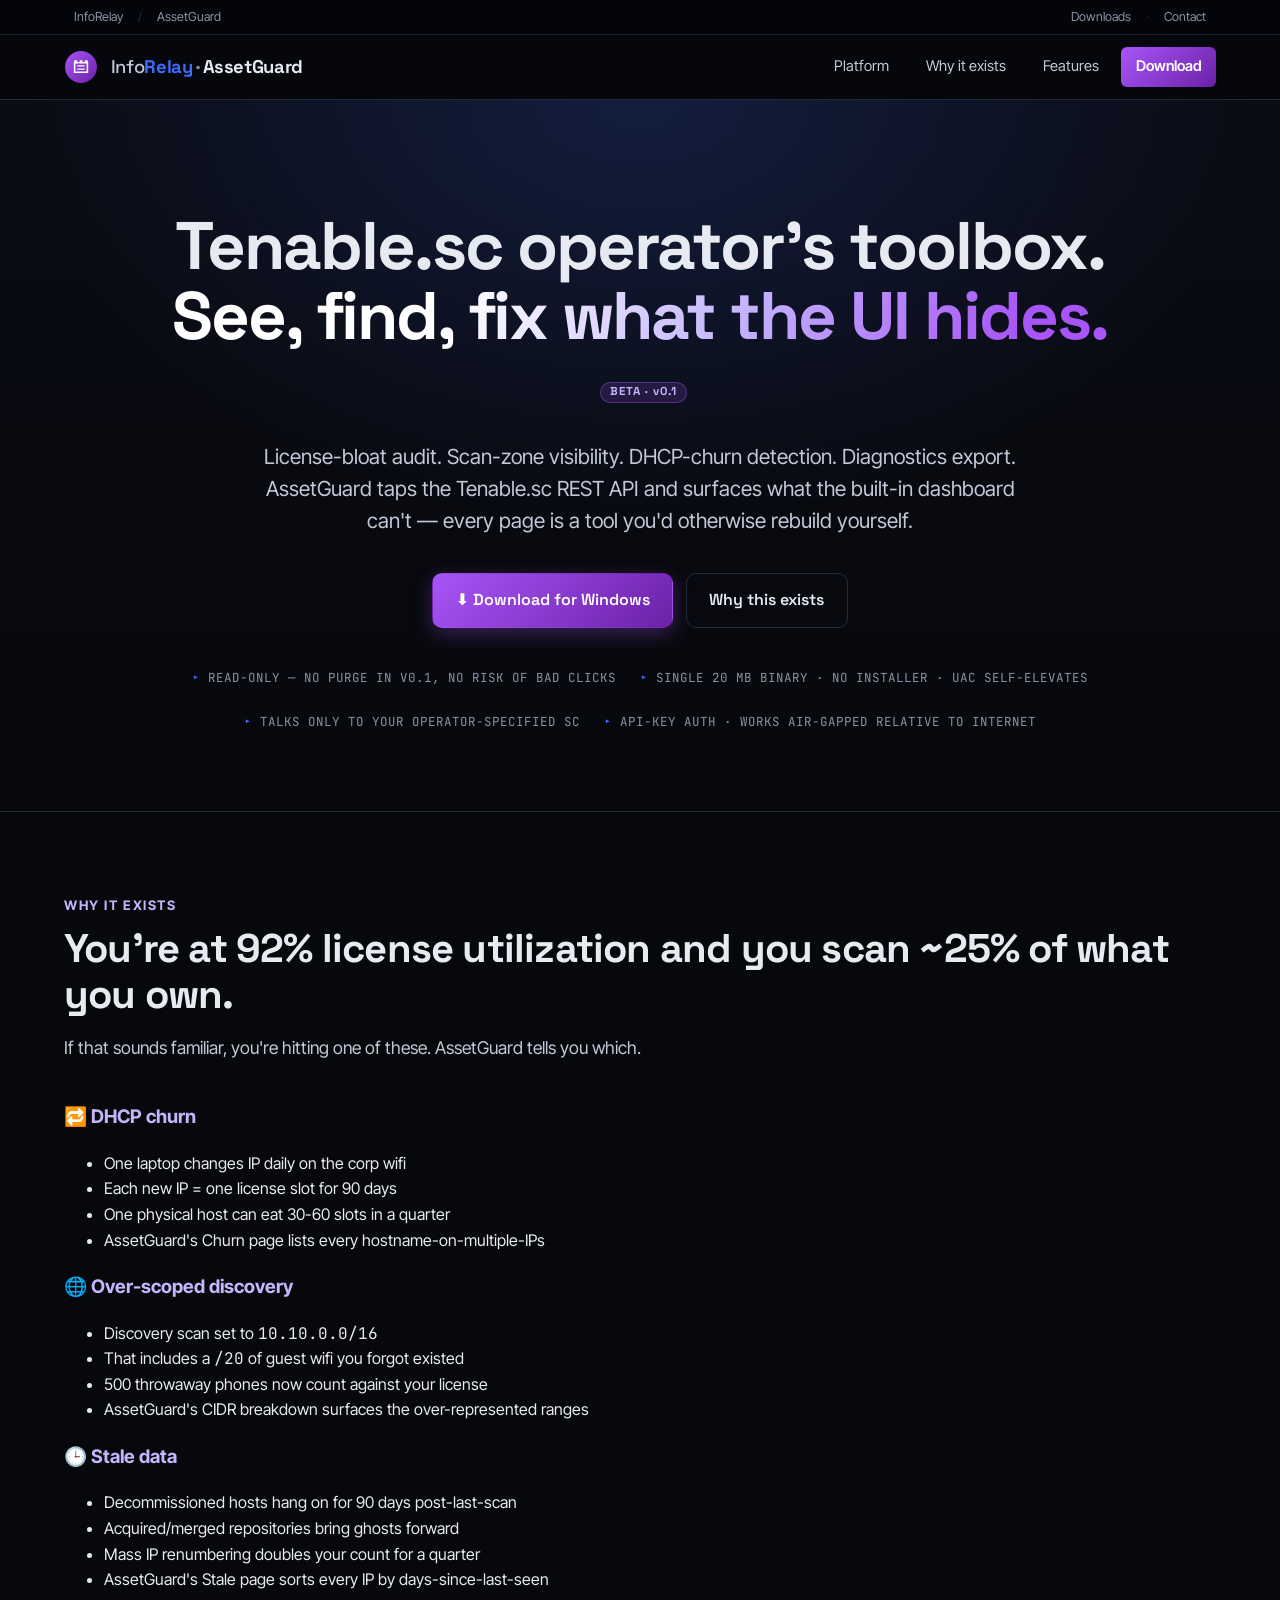
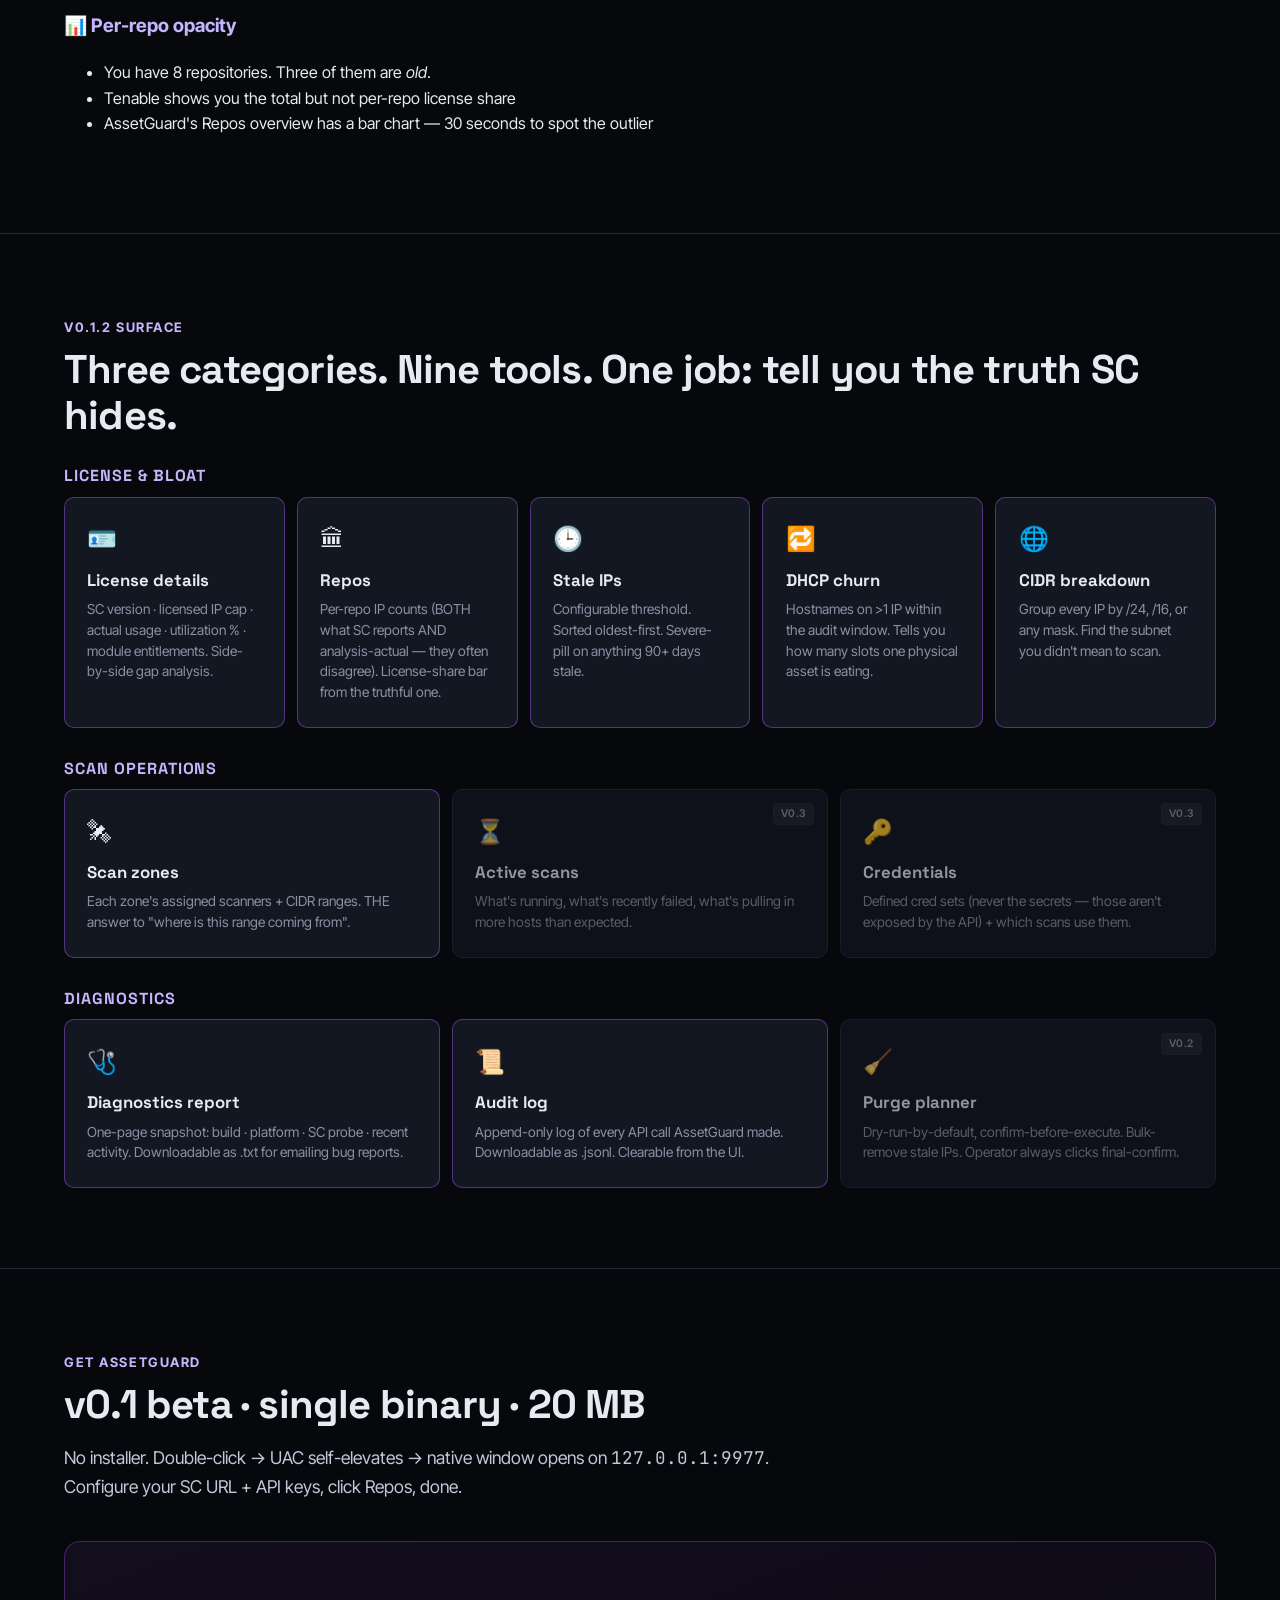
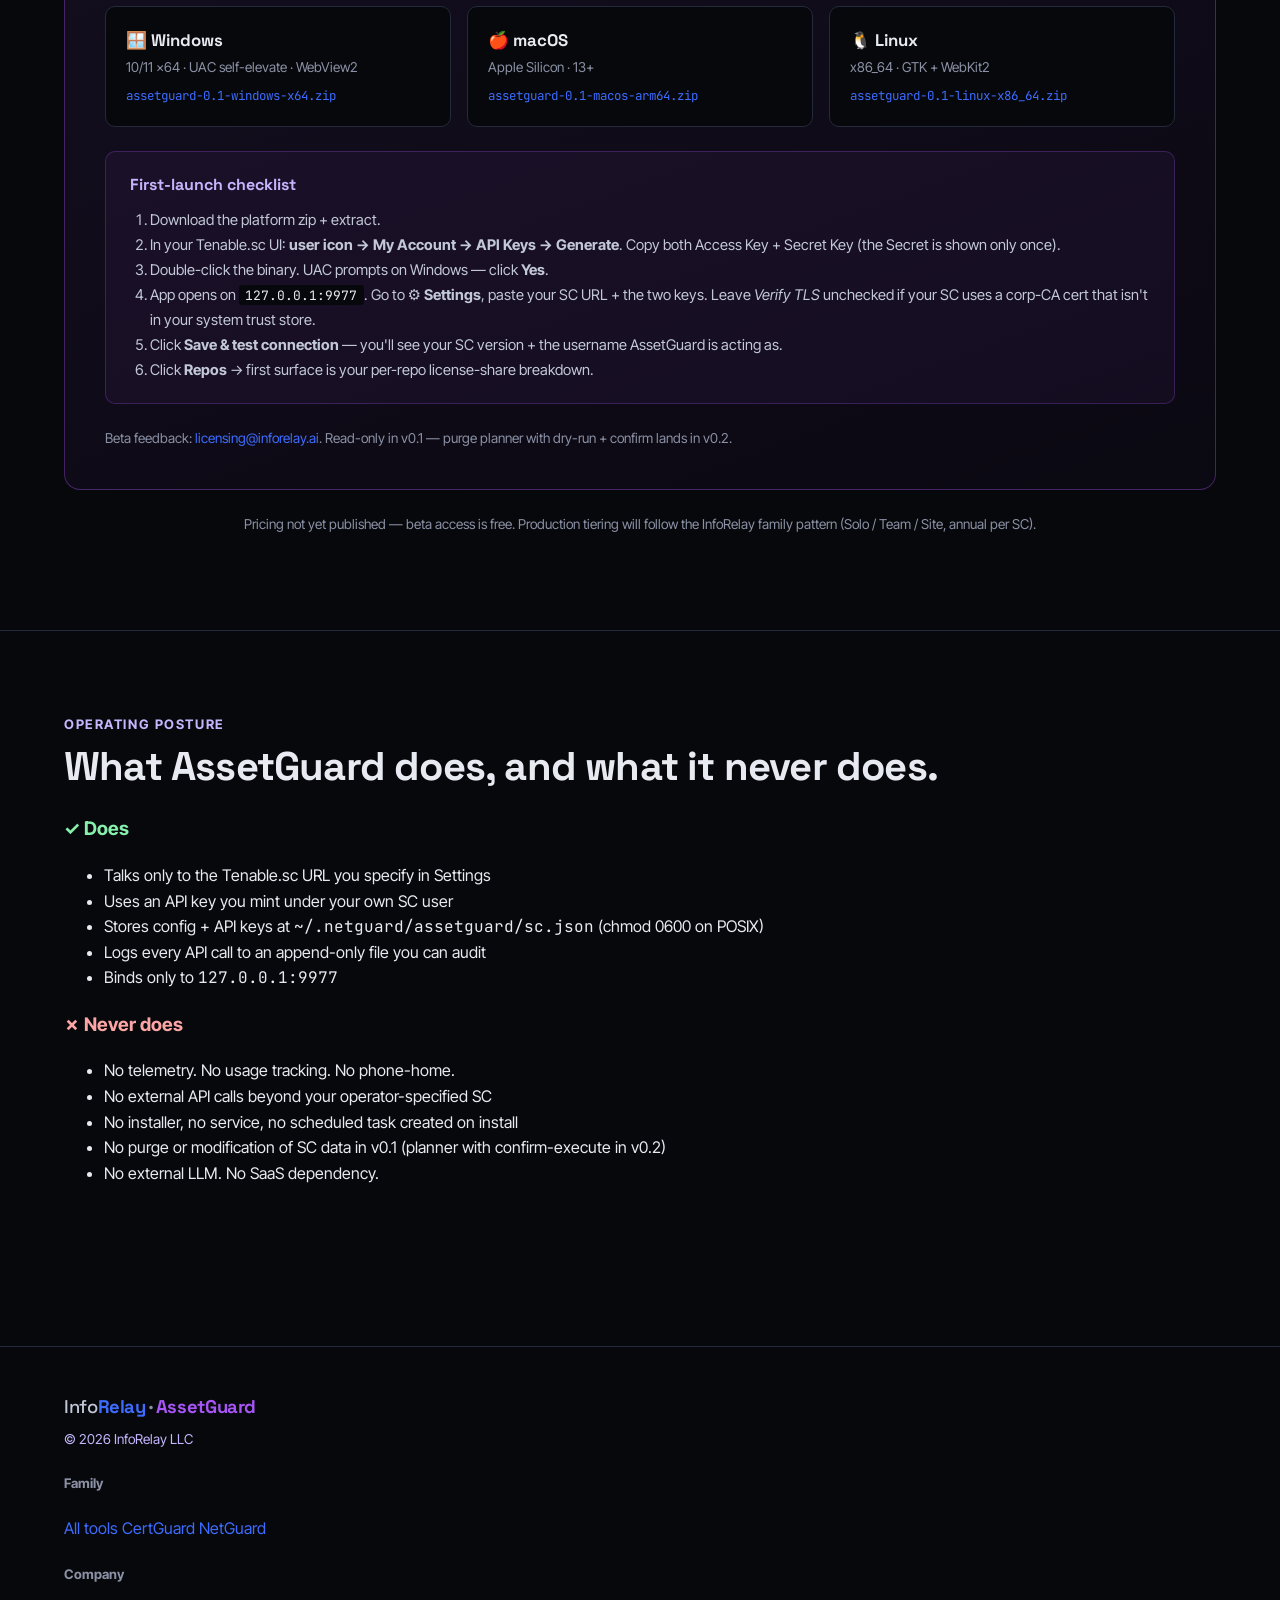
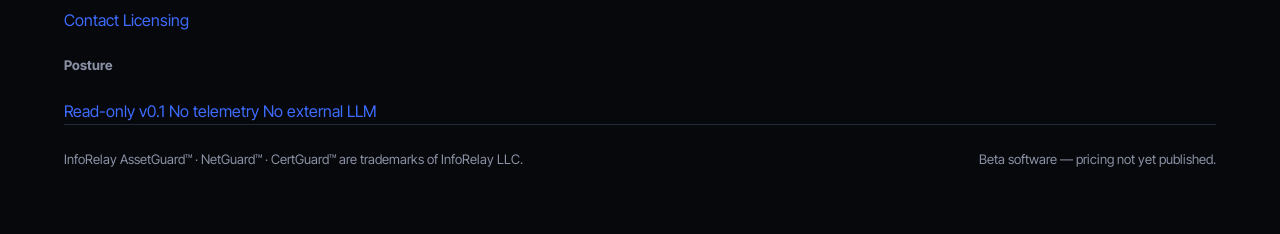
==== assetguard/index.html @ 60bde296 "AssetGuard site: reframe as Tenable.sc operator's toolbox Pivot from 'license-bloat auditor' (one-jo" ====
<!doctype html>
<html lang="en">
<head>
<meta charset="utf-8">
<meta name="viewport" content="width=device-width, initial-scale=1">
<title>InfoRelay AssetGuard — Tenable.sc operator's toolbox</title>
<meta name="description" content="See, find, and fix what Tenable.sc's dashboard hides. License-bloat audit · scan-zone visibility · DHCP-churn detection · diagnostics. Single offline binary, no installer, no telemetry.">
<link rel="icon" href="/assets/logo.svg" type="image/svg+xml">
<link rel="stylesheet" href="https://fonts.googleapis.com/css2?family=Space+Grotesk:wght@500;600;700&family=Inter+Tight:wght@400;500;600;700&family=JetBrains+Mono:wght@400;500&display=swap">
<link rel="stylesheet" href="/assets/styles.css">
<style>
  /* AssetGuard purple-accent overrides — same brand spine as NetGuard,
     purple to distinguish the SC/asset visibility tool visually. */
  :root {
    --ag-accent: #a855f7;
    --ag-accent-soft: #c4b5fd;
    --ag-accent-dark: #6b21a8;
  }
  .hero-x.ag h1 .grad { background: linear-gradient(110deg, #fff 30%, #c4b5fd 60%, #a855f7 90%); background-clip: text; -webkit-background-clip: text; color: transparent; }
  .ag .btn-primary { background: linear-gradient(135deg, #a855f7 0%, #6b21a8 100%); box-shadow: 0 6px 20px rgba(168,85,247,0.3); }
  .ag .btn-primary:hover { box-shadow: 0 10px 28px rgba(168,85,247,0.45); }
  .platform-tile.ag-pri { border-color: rgba(168,85,247,0.45); }
  .ag .stat-cell .num { background: linear-gradient(135deg, #fff 0%, #c4b5fd 100%); background-clip: text; -webkit-background-clip: text; color: transparent; }
  .ag .uc-card .fix { background: rgba(168,85,247,0.10); border-left-color: #a855f7; }
  .ag .uc-card .fix strong { color: #c4b5fd; }
  .beta-pill { display: inline-block; background: rgba(168,85,247,0.16); color: #c4b5fd; border: 1px solid rgba(168,85,247,0.4); padding: 0.2rem 0.6rem; border-radius: 999px; font-size: 0.72rem; font-weight: 700; letter-spacing: 0.08em; margin-left: 0.6em; vertical-align: middle; }
</style>
</head>
<body class="ag">

<!-- ── Utility top bar ─────────────────────────────────────────────── -->
<div class="utilbar">
  <div class="wrap">
    <div class="util-left">
      <a href="/">InfoRelay</a><span class="sep">/</span>
      <a href="/assetguard/">AssetGuard</a>
    </div>
    <div class="util-right">
      <a href="#download">Downloads</a>
      <span class="sep">·</span>
      <a href="mailto:licensing@inforelay.ai">Contact</a>
    </div>
  </div>
</div>

<!-- ── Main nav ────────────────────────────────────────────────────── -->
<header class="site">
  <div class="wrap">
    <a href="/" class="brand">
      <span class="brand-mark">
        <svg viewBox="0 0 64 64" aria-hidden="true">
          <defs><linearGradient id="ng-ag-grad" x1="0%" y1="0%" x2="100%" y2="100%"><stop offset="0%" stop-color="#a855f7"/><stop offset="100%" stop-color="#6b21a8"/></linearGradient></defs>
          <circle cx="32" cy="32" r="30" fill="url(#ng-ag-grad)"/>
          <path d="M 20 24 H 44 V 42 H 20 Z" fill="none" stroke="#fff" stroke-width="3"/>
          <path d="M 26 30 H 38 M 26 36 H 38" stroke="#fff" stroke-width="2.5" stroke-linecap="round"/>
          <circle cx="22" cy="22" r="3" fill="#fff"/>
          <circle cx="32" cy="22" r="3" fill="#fff"/>
          <circle cx="42" cy="22" r="3" fill="#fff"/>
        </svg>
      </span>
      <span class="brand-word">
        <span class="info">Info</span><span class="relay">Relay</span><span class="dot">·</span>AssetGuard
      </span>
    </a>
    <nav class="primary">
      <a href="/#products">Platform</a>
      <a href="#problem">Why it exists</a>
      <a href="#features">Features</a>
      <a href="#download" class="cta" style="background:linear-gradient(135deg,#a855f7,#6b21a8);">Download</a>
    </nav>
  </div>
</header>

<!-- ── Hero ────────────────────────────────────────────────────────── -->
<section class="hero-x ag">
  <div class="wrap">
    <h1>Tenable.sc operator's toolbox.<br><span class="grad">See, find, fix what the UI hides.</span><span class="beta-pill">BETA · v0.1</span></h1>
    <p class="subhead">
      License-bloat audit. Scan-zone visibility. DHCP-churn detection.
      Diagnostics export. AssetGuard taps the Tenable.sc REST API and
      surfaces what the built-in dashboard can't — every page is a
      tool you'd otherwise rebuild yourself.
    </p>
    <div class="cta-row">
      <a href="#download" class="btn btn-primary">⬇ Download for Windows</a>
      <a href="#problem" class="btn btn-ghost">Why this exists</a>
    </div>
    <div class="badges">
      <span>Read-only — no purge in v0.1, no risk of bad clicks</span>
      <span>Single 20 MB binary · no installer · UAC self-elevates</span>
      <span>Talks only to your operator-specified SC</span>
      <span>API-key auth · works air-gapped relative to internet</span>
    </div>
  </div>
</section>

<!-- ── Why this exists ─────────────────────────────────────────────── -->
<section class="s" id="problem">
  <div class="wrap">
    <span class="kicker" style="color:var(--ag-accent-soft);">Why it exists</span>
    <h2>You're at 92% license utilization and you scan ~25% of what you own.</h2>
    <p class="lede">If that sounds familiar, you're hitting one of these. AssetGuard tells you which.</p>

    <div class="check-cols" style="margin-top:1.5rem;">
      <div>
        <h3 style="color:var(--ag-accent-soft);">🔁 DHCP churn</h3>
        <ul>
          <li>One laptop changes IP daily on the corp wifi</li>
          <li>Each new IP = one license slot for 90 days</li>
          <li>One physical host can eat 30-60 slots in a quarter</li>
          <li>AssetGuard's Churn page lists every hostname-on-multiple-IPs</li>
        </ul>
      </div>
      <div>
        <h3 style="color:var(--ag-accent-soft);">🌐 Over-scoped discovery</h3>
        <ul>
          <li>Discovery scan set to <code>10.10.0.0/16</code></li>
          <li>That includes a <code>/20</code> of guest wifi you forgot existed</li>
          <li>500 throwaway phones now count against your license</li>
          <li>AssetGuard's CIDR breakdown surfaces the over-represented ranges</li>
        </ul>
      </div>
      <div>
        <h3 style="color:var(--ag-accent-soft);">🕒 Stale data</h3>
        <ul>
          <li>Decommissioned hosts hang on for 90 days post-last-scan</li>
          <li>Acquired/merged repositories bring ghosts forward</li>
          <li>Mass IP renumbering doubles your count for a quarter</li>
          <li>AssetGuard's Stale page sorts every IP by days-since-last-seen</li>
        </ul>
      </div>
      <div>
        <h3 style="color:var(--ag-accent-soft);">📊 Per-repo opacity</h3>
        <ul>
          <li>You have 8 repositories. Three of them are <em>old</em>.</li>
          <li>Tenable shows you the total but not per-repo license share</li>
          <li>AssetGuard's Repos overview has a bar chart — 30 seconds to spot the outlier</li>
        </ul>
      </div>
    </div>
  </div>
</section>

<!-- ── Features ────────────────────────────────────────────────────── -->
<section class="s alt" id="features">
  <div class="wrap">
    <span class="kicker" style="color:var(--ag-accent-soft);">v0.1.2 surface</span>
    <h2>Three categories. Nine tools. One job: tell you the truth SC hides.</h2>

    <h3 style="font-family:var(--font-display);font-size:1rem;margin:1.5rem 0 0.5rem;color:var(--ag-accent-soft);letter-spacing:0.06em;text-transform:uppercase;">License &amp; bloat</h3>
    <div class="platform-grid">
      <div class="platform-tile ag-pri">
        <span class="icon">🪪</span>
        <h3>License details</h3>
        <p>SC version · licensed IP cap · actual usage · utilization % · module entitlements. Side-by-side gap analysis.</p>
      </div>
      <div class="platform-tile ag-pri">
        <span class="icon">🏛</span>
        <h3>Repos</h3>
        <p>Per-repo IP counts (BOTH what SC reports AND analysis-actual — they often disagree). License-share bar from the truthful one.</p>
      </div>
      <div class="platform-tile ag-pri">
        <span class="icon">🕒</span>
        <h3>Stale IPs</h3>
        <p>Configurable threshold. Sorted oldest-first. Severe-pill on anything 90+ days stale.</p>
      </div>
      <div class="platform-tile ag-pri">
        <span class="icon">🔁</span>
        <h3>DHCP churn</h3>
        <p>Hostnames on &gt;1 IP within the audit window. Tells you how many slots one physical asset is eating.</p>
      </div>
      <div class="platform-tile ag-pri">
        <span class="icon">🌐</span>
        <h3>CIDR breakdown</h3>
        <p>Group every IP by /24, /16, or any mask. Find the subnet you didn't mean to scan.</p>
      </div>
    </div>

    <h3 style="font-family:var(--font-display);font-size:1rem;margin:1.75rem 0 0.5rem;color:var(--ag-accent-soft);letter-spacing:0.06em;text-transform:uppercase;">Scan operations</h3>
    <div class="platform-grid">
      <div class="platform-tile ag-pri">
        <span class="icon">🛰</span>
        <h3>Scan zones</h3>
        <p>Each zone's assigned scanners + CIDR ranges. THE answer to "where is this range coming from".</p>
      </div>
      <div class="platform-tile coming">
        <span class="tag-soon">v0.3</span>
        <span class="icon">⏳</span>
        <h3>Active scans</h3>
        <p>What's running, what's recently failed, what's pulling in more hosts than expected.</p>
      </div>
      <div class="platform-tile coming">
        <span class="tag-soon">v0.3</span>
        <span class="icon">🔑</span>
        <h3>Credentials</h3>
        <p>Defined cred sets (never the secrets — those aren't exposed by the API) + which scans use them.</p>
      </div>
    </div>

    <h3 style="font-family:var(--font-display);font-size:1rem;margin:1.75rem 0 0.5rem;color:var(--ag-accent-soft);letter-spacing:0.06em;text-transform:uppercase;">Diagnostics</h3>
    <div class="platform-grid">
      <div class="platform-tile ag-pri">
        <span class="icon">🩺</span>
        <h3>Diagnostics report</h3>
        <p>One-page snapshot: build · platform · SC probe · recent activity. Downloadable as .txt for emailing bug reports.</p>
      </div>
      <div class="platform-tile ag-pri">
        <span class="icon">📜</span>
        <h3>Audit log</h3>
        <p>Append-only log of every API call AssetGuard made. Downloadable as .jsonl. Clearable from the UI.</p>
      </div>
      <div class="platform-tile coming">
        <span class="tag-soon">v0.2</span>
        <span class="icon">🧹</span>
        <h3>Purge planner</h3>
        <p>Dry-run-by-default, confirm-before-execute. Bulk-remove stale IPs. Operator always clicks final-confirm.</p>
      </div>
    </div>
  </div>
</section>

<!-- ── Beta downloads ──────────────────────────────────────────────── -->
<section class="s" id="download">
  <div class="wrap">
    <span class="kicker" style="color:var(--ag-accent-soft);">Get AssetGuard</span>
    <h2>v0.1 beta · single binary · 20 MB</h2>
    <p class="lede">No installer. Double-click → UAC self-elevates → native window opens on <code>127.0.0.1:9977</code>. Configure your SC URL + API keys, click Repos, done.</p>

    <div class="download-card" style="border-color:rgba(168,85,247,0.35);background:linear-gradient(160deg, rgba(168,85,247,0.08) 0%, rgba(107,33,168,0.04) 100%);">
      <div class="download-grid">
        <a href="https://downloads.netguardir.com/assetguard/assetguard-0.1-windows-x64.zip" class="download-tile">
          <div class="os">🪟 Windows</div>
          <div class="desc">10/11 x64 · UAC self-elevate · WebView2</div>
          <div class="filename">assetguard-0.1-windows-x64.zip</div>
        </a>
        <a href="https://downloads.netguardir.com/assetguard/assetguard-0.1-macos-arm64.zip" class="download-tile">
          <div class="os">🍎 macOS</div>
          <div class="desc">Apple Silicon · 13+</div>
          <div class="filename">assetguard-0.1-macos-arm64.zip</div>
        </a>
        <a href="https://downloads.netguardir.com/assetguard/assetguard-0.1-linux-x86_64.zip" class="download-tile">
          <div class="os">🐧 Linux</div>
          <div class="desc">x86_64 · GTK + WebKit2</div>
          <div class="filename">assetguard-0.1-linux-x86_64.zip</div>
        </a>
      </div>
      <div class="install-walkthrough" style="background:rgba(168,85,247,0.06);border-color:rgba(168,85,247,0.25);">
        <h3 style="color:var(--ag-accent-soft);">First-launch checklist</h3>
        <ol>
          <li>Download the platform zip + extract.</li>
          <li>In your Tenable.sc UI: <strong>user icon → My Account → API Keys → Generate</strong>. Copy both Access Key + Secret Key (the Secret is shown only once).</li>
          <li>Double-click the binary. UAC prompts on Windows — click <strong>Yes</strong>.</li>
          <li>App opens on <code>127.0.0.1:9977</code>. Go to <strong>⚙ Settings</strong>, paste your SC URL + the two keys. Leave <em>Verify TLS</em> unchecked if your SC uses a corp-CA cert that isn't in your system trust store.</li>
          <li>Click <strong>Save &amp; test connection</strong> — you'll see your SC version + the username AssetGuard is acting as.</li>
          <li>Click <strong>Repos</strong> → first surface is your per-repo license-share breakdown.</li>
        </ol>
      </div>
      <div class="download-meta">
        Beta feedback: <a href="mailto:licensing@inforelay.ai?subject=AssetGuard%20beta%20feedback">licensing@inforelay.ai</a>.
        Read-only in v0.1 — purge planner with dry-run + confirm lands in v0.2.
      </div>
    </div>

    <p style="margin-top:1.5rem;text-align:center;color:var(--muted);font-size:0.85rem;">
      Pricing not yet published — beta access is free. Production tiering will follow the InfoRelay family pattern (Solo / Team / Site, annual per SC).
    </p>
  </div>
</section>

<!-- ── Posture ─────────────────────────────────────────────────────── -->
<section class="s alt">
  <div class="wrap">
    <span class="kicker" style="color:var(--ag-accent-soft);">Operating posture</span>
    <h2>What AssetGuard does, and what it never does.</h2>
    <div class="check-cols" style="margin-top:1.5rem;">
      <div>
        <h3 style="color:#86efac;">✓ Does</h3>
        <ul>
          <li>Talks only to the Tenable.sc URL you specify in Settings</li>
          <li>Uses an API key you mint under your own SC user</li>
          <li>Stores config + API keys at <code>~/.netguard/assetguard/sc.json</code> (chmod 0600 on POSIX)</li>
          <li>Logs every API call to an append-only file you can audit</li>
          <li>Binds only to <code>127.0.0.1:9977</code></li>
        </ul>
      </div>
      <div>
        <h3 style="color:#fca5a5;">✗ Never does</h3>
        <ul>
          <li>No telemetry. No usage tracking. No phone-home.</li>
          <li>No external API calls beyond your operator-specified SC</li>
          <li>No installer, no service, no scheduled task created on install</li>
          <li>No purge or modification of SC data in v0.1 (planner with confirm-execute in v0.2)</li>
          <li>No external LLM. No SaaS dependency.</li>
        </ul>
      </div>
    </div>
  </div>
</section>

<!-- ── Footer ──────────────────────────────────────────────────────── -->
<footer class="site">
  <div class="wrap">
    <div class="cols">
      <div>
        <a href="/" class="brand" style="text-decoration:none;">
          <span class="brand-word">
            <span class="info">Info</span><span class="relay">Relay</span><span class="dot">·</span><span style="color:var(--ag-accent);">AssetGuard</span>
          </span>
        </a>
        <p style="color:var(--ag-accent-soft); font-size:0.85rem; margin-top:0.5rem;">© 2026 InfoRelay LLC</p>
      </div>
      <div>
        <h5>Family</h5>
        <a href="/">All tools</a>
        <a href="/certguard/">CertGuard</a>
        <a href="/#products">NetGuard</a>
      </div>
      <div>
        <h5>Company</h5>
        <a href="mailto:hello@netguardir.com">Contact</a>
        <a href="mailto:licensing@inforelay.ai">Licensing</a>
      </div>
      <div>
        <h5>Posture</h5>
        <a>Read-only v0.1</a>
        <a>No telemetry</a>
        <a>No external LLM</a>
      </div>
    </div>
    <div class="bottom">
      <div>InfoRelay AssetGuard™ · NetGuard™ · CertGuard™ are trademarks of InfoRelay LLC.</div>
      <div>Beta software — pricing not yet published.</div>
    </div>
  </div>
</footer>

</body>
</html>
---- assets/styles.css ----
/* netguardir.com — InfoRelay NetGuard product site
   Brand: InfoRelay blue #3d6cff + #1737a8 gradient, Space Grotesk display, Inter Tight body.
   Inspired by clean dev-tool sites (Wireshark, Tailscale, Sentry).
*/
:root {
  --brand: #3d6cff;
  --brand-deep: #1737a8;
  --brand-grad: linear-gradient(135deg, #3d6cff 0%, #1737a8 100%);
  --brand-glow: radial-gradient(60% 50% at 50% 0%, rgba(61, 108, 255, 0.32) 0%, rgba(23, 55, 168, 0) 70%);
  --bg: #07080c;
  --bg-soft: #0e1018;
  --bg-card: #14172000;
  --card: #131722;
  --card-hi: #1a1f30;
  --line: #232a3b;
  --line-soft: #1a1f30;
  --fg: #e8eaf2;
  --fg-soft: #c2c8d8;
  --muted: #8b91a5;
  --crit: #ef4444;
  --warn: #f59e0b;
  --ok: #10b981;
  --font-display: 'Space Grotesk', 'Inter Tight', system-ui, sans-serif;
  --font-body: 'Inter Tight', -apple-system, BlinkMacSystemFont, system-ui, sans-serif;
  --font-mono: 'JetBrains Mono', ui-monospace, Menlo, Monaco, monospace;
  --radius: 10px;
  --radius-lg: 16px;
  --max-w: 1200px;
}

* { box-sizing: border-box; }
html { scroll-behavior: smooth; }
body { margin: 0; background: var(--bg); color: var(--fg); font-family: var(--font-body); line-height: 1.6; -webkit-font-smoothing: antialiased; }
.wrap { max-width: var(--max-w); margin: 0 auto; padding: 0 1.5rem; }
a { color: var(--brand); text-decoration: none; transition: color 0.15s; }
a:hover { color: #6e91ff; }
code, pre { font-family: var(--font-mono); }
img { max-width: 100%; }

/* ── Header ─────────────────────────────────────────────────────── */
header.site { position: sticky; top: 0; z-index: 50; background: rgba(7, 8, 12, 0.85); backdrop-filter: saturate(180%) blur(12px); border-bottom: 1px solid var(--line); }
header.site .wrap { display: flex; align-items: center; justify-content: space-between; height: 64px; }
.brand { display: inline-flex; align-items: center; gap: 0.8rem; color: var(--fg); }
.brand-mark svg { width: 34px; height: 34px; display: block; }
.brand-word { font-family: var(--font-display); font-weight: 700; font-size: 1.15rem; letter-spacing: -0.02em; line-height: 1; }
.brand-word .info { font-weight: 500; color: var(--fg-soft); }
.brand-word .relay { color: var(--brand); }
.brand-word .dot { color: var(--muted); margin: 0 0.2rem; }
nav.primary { display: flex; align-items: center; gap: 0.5rem; font-size: 0.92rem; }
nav.primary a { color: var(--fg-soft); padding: 0.5rem 0.9rem; border-radius: 6px; }
nav.primary a:hover { color: var(--fg); background: var(--bg-soft); }
nav.primary a.cta { background: var(--brand-grad); color: #fff; font-weight: 600; }
nav.primary a.cta:hover { transform: translateY(-1px); }

/* ── Hero ───────────────────────────────────────────────────────── */
.hero { position: relative; padding: 6rem 0 4rem; text-align: center; overflow: hidden; }
.hero::before { content: ""; position: absolute; inset: 0; background: var(--brand-glow); pointer-events: none; }
.hero .eyebrow { display: inline-block; background: rgba(61, 108, 255, 0.12); color: #a8bdff; border: 1px solid rgba(61, 108, 255, 0.35); padding: 0.35rem 0.9rem; border-radius: 999px; font-size: 0.78rem; font-weight: 600; letter-spacing: 0.04em; text-transform: uppercase; margin-bottom: 1.5rem; }
.hero h1 { font-family: var(--font-display); font-size: clamp(2.4rem, 5vw, 3.8rem); margin: 0 0 1rem; letter-spacing: -0.025em; line-height: 1.05; font-weight: 700; }
.hero h1 .grad { background: linear-gradient(110deg, #fff 30%, #6e91ff 60%, #3d6cff 90%); background-clip: text; -webkit-background-clip: text; color: transparent; }
.hero .lede { color: var(--fg-soft); font-size: 1.18rem; max-width: 720px; margin: 0 auto 2rem; }
.hero .cta-row { display: inline-flex; gap: 0.75rem; flex-wrap: wrap; justify-content: center; margin-bottom: 1.5rem; }
.btn { display: inline-flex; align-items: center; gap: 0.5rem; padding: 0.85rem 1.4rem; border-radius: var(--radius); font-weight: 600; font-family: var(--font-display); transition: transform 0.15s, box-shadow 0.15s; border: 1px solid transparent; cursor: pointer; font-size: 1rem; }
.btn-primary { background: var(--brand-grad); color: #fff; box-shadow: 0 6px 20px rgba(61, 108, 255, 0.35); }
.btn-primary:hover { transform: translateY(-1px); box-shadow: 0 10px 28px rgba(61, 108, 255, 0.45); color: #fff; }
.btn-ghost { background: transparent; color: var(--fg); border-color: var(--line); }
.btn-ghost:hover { background: var(--bg-soft); color: var(--fg); }
.hero .meta-row { display: inline-flex; gap: 1.25rem; color: var(--muted); font-size: 0.86rem; font-family: var(--font-mono); flex-wrap: wrap; justify-content: center; }
.hero .meta-row span::before { content: "•"; margin-right: 0.6rem; color: var(--brand); }
.hero .meta-row span:first-child::before { content: ""; margin: 0; }

/* ── Screenshot stage ───────────────────────────────────────────── */
.stage { padding: 0 0 5rem; }
.stage-wrap { background: var(--card); border: 1px solid var(--line); border-radius: var(--radius-lg); padding: 1rem; box-shadow: 0 30px 80px rgba(0, 0, 0, 0.45), 0 6px 20px rgba(61, 108, 255, 0.18); position: relative; }
.stage-wrap::before { content: ""; position: absolute; inset: -1px; border-radius: var(--radius-lg); background: linear-gradient(180deg, rgba(61, 108, 255, 0.25), transparent 60%); pointer-events: none; opacity: 0.7; }
.stage-frame { background: #0a0a0e; border-radius: calc(var(--radius-lg) - 4px); padding: 0; overflow: hidden; }
.stage-titlebar { display: flex; align-items: center; gap: 0.5rem; padding: 0.65rem 1rem; background: #0e1018; border-bottom: 1px solid var(--line); }
.stage-titlebar .dots { display: flex; gap: 0.4rem; }
.stage-titlebar .dot { width: 11px; height: 11px; border-radius: 50%; background: #444; }
.stage-titlebar .dot.r { background: #ff5f57; }
.stage-titlebar .dot.y { background: #febc2e; }
.stage-titlebar .dot.g { background: #28c840; }
.stage-titlebar .title { margin-left: 0.6rem; color: var(--muted); font-size: 0.82rem; font-family: var(--font-mono); }
.stage-body { padding: 1.8rem; font-family: var(--font-mono); font-size: 0.86rem; color: var(--fg-soft); line-height: 1.7; }
.stage-body .prompt { color: var(--brand); }
.stage-body .cmd { color: var(--fg); }
.stage-body .out { color: var(--fg-soft); }
.stage-body .ok { color: #6ee7b7; }
.stage-body .fail { color: #fca5a5; }
.stage-body .info { color: #93c5fd; }
.stage-body .arrow { color: var(--brand); }

/* ── Section frames ─────────────────────────────────────────────── */
section.s { padding: 5rem 0; border-top: 1px solid var(--line); }
.kicker { display: inline-block; color: var(--brand); font-size: 0.82rem; font-weight: 700; letter-spacing: 0.12em; text-transform: uppercase; margin-bottom: 0.6rem; }
section.s h2 { font-family: var(--font-display); font-size: clamp(1.8rem, 3.5vw, 2.5rem); margin: 0 0 1rem; letter-spacing: -0.02em; line-height: 1.15; }
section.s .lede { color: var(--fg-soft); font-size: 1.1rem; max-width: 720px; margin: 0 0 2.5rem; }

/* ── Features grid ──────────────────────────────────────────────── */
.features { display: grid; grid-template-columns: repeat(auto-fit, minmax(280px, 1fr)); gap: 1rem; }
.feature { background: var(--card); border: 1px solid var(--line); border-radius: var(--radius); padding: 1.5rem; transition: transform 0.15s, border-color 0.15s; }
.feature:hover { transform: translateY(-2px); border-color: rgba(61, 108, 255, 0.4); }
.feature .icon { width: 38px; height: 38px; display: grid; place-items: center; background: rgba(61, 108, 255, 0.12); border: 1px solid rgba(61, 108, 255, 0.35); border-radius: 8px; color: var(--brand); font-size: 1.1rem; margin-bottom: 0.85rem; }
.feature h3 { font-family: var(--font-display); font-size: 1.05rem; margin: 0 0 0.5rem; }
.feature p { color: var(--fg-soft); font-size: 0.93rem; margin: 0; }

/* ── Workflow diagram ───────────────────────────────────────────── */
.workflow { background: var(--card); border: 1px solid var(--line); border-radius: var(--radius-lg); padding: 2rem; margin: 2rem 0; }
.workflow-steps { display: grid; grid-template-columns: repeat(auto-fit, minmax(220px, 1fr)); gap: 1rem; }
.workflow-step { padding: 1.25rem; background: var(--bg-soft); border-radius: var(--radius); border: 1px solid var(--line-soft); position: relative; }
.workflow-step .num { position: absolute; top: -10px; left: 1rem; width: 24px; height: 24px; border-radius: 50%; background: var(--brand-grad); color: #fff; font-weight: 700; font-size: 0.78rem; display: grid; place-items: center; font-family: var(--font-display); }
.workflow-step h4 { font-family: var(--font-display); margin: 0.5rem 0 0.4rem; font-size: 1rem; }
.workflow-step p { margin: 0; color: var(--muted); font-size: 0.88rem; }
.workflow-step code { color: var(--fg); background: #0a0c12; padding: 0.05rem 0.35rem; border-radius: 3px; font-size: 0.85em; }

/* ── Download section ───────────────────────────────────────────── */
.download-card { background: linear-gradient(160deg, rgba(61, 108, 255, 0.08) 0%, rgba(23, 55, 168, 0.04) 100%); border: 1px solid rgba(61, 108, 255, 0.3); border-radius: var(--radius-lg); padding: 2.5rem; }
.download-grid { display: grid; grid-template-columns: repeat(auto-fit, minmax(200px, 1fr)); gap: 1rem; margin-top: 1.5rem; }
.download-tile { display: flex; flex-direction: column; padding: 1.25rem; background: var(--bg); border: 1px solid var(--line); border-radius: var(--radius); transition: all 0.15s; text-align: left; color: var(--fg); }
.download-tile:hover { border-color: var(--brand); transform: translateY(-1px); color: var(--fg); }
.download-tile .os { font-family: var(--font-display); font-weight: 700; font-size: 1.05rem; margin-bottom: 0.2rem; display: flex; align-items: center; gap: 0.5rem; }
.download-tile .desc { color: var(--muted); font-size: 0.85rem; margin-bottom: 0.5rem; }
.download-tile .filename { font-family: var(--font-mono); font-size: 0.78rem; color: var(--brand); margin-top: auto; }
.download-tile .badge-soon { background: rgba(245, 158, 11, 0.15); color: #fcd34d; border: 1px solid rgba(245, 158, 11, 0.35); padding: 0.1rem 0.5rem; border-radius: 4px; font-size: 0.7rem; font-weight: 600; }
.download-meta { margin-top: 1.5rem; color: var(--muted); font-size: 0.85rem; }
.download-meta code { background: #0a0c12; padding: 0.1rem 0.4rem; border-radius: 3px; color: var(--fg); }
.install-walkthrough { margin-top: 1.5rem; padding: 1.25rem 1.5rem; background: rgba(245, 158, 11, 0.06); border: 1px solid rgba(245, 158, 11, 0.25); border-radius: var(--radius); }
.install-walkthrough h3 { font-family: var(--font-display); margin: 0 0 0.6rem; color: #fcd34d; font-size: 1rem; }
.install-walkthrough ol { color: var(--fg-soft); padding-left: 1.25rem; margin: 0; font-size: 0.92rem; line-height: 1.7; }
.install-walkthrough code { background: var(--bg); padding: 0.1rem 0.4rem; border-radius: 3px; font-size: 0.88em; color: var(--fg); }
.install-walkthrough .muted-inline { color: var(--muted); font-size: 0.85em; }
.install-walkthrough a { color: var(--brand); }

/* ── Two-col explainer (Why offline) ────────────────────────────── */
.twocol { display: grid; grid-template-columns: 1fr 1fr; gap: 3rem; align-items: center; }
@media (max-width: 768px) { .twocol { grid-template-columns: 1fr; } }
.twocol .text h2 { margin-top: 0; }
.twocol .panel { background: var(--card); border: 1px solid var(--line); border-radius: var(--radius-lg); padding: 1.5rem; font-family: var(--font-mono); font-size: 0.88rem; line-height: 1.65; }
.twocol .panel ul { margin: 0; padding-left: 1.2rem; color: var(--fg-soft); }
.twocol .panel li { margin: 0.4rem 0; }
.twocol .panel li code { color: var(--brand); }

/* ── Tools family ───────────────────────────────────────────────── */
.tools-grid { display: grid; grid-template-columns: repeat(auto-fit, minmax(260px, 1fr)); gap: 1rem; }
.tool-card { background: var(--card); border: 1px solid var(--line); border-radius: var(--radius); padding: 1.5rem; position: relative; overflow: hidden; }
.tool-card.live { border-color: rgba(61, 108, 255, 0.4); }
.tool-card .status { position: absolute; top: 1rem; right: 1rem; font-size: 0.72rem; font-weight: 700; padding: 0.2rem 0.55rem; border-radius: 4px; }
.tool-card.live .status { background: rgba(16, 185, 129, 0.15); color: #6ee7b7; border: 1px solid rgba(16, 185, 129, 0.4); }
.tool-card.roadmap .status { background: rgba(139, 145, 165, 0.12); color: var(--muted); border: 1px solid var(--line); }
.tool-card h3 { font-family: var(--font-display); font-size: 1.15rem; margin: 0 0 0.4rem; padding-right: 4rem; }
.tool-card p { color: var(--fg-soft); margin: 0; font-size: 0.92rem; }

/* ── FAQ ────────────────────────────────────────────────────────── */
.faq details { background: var(--card); border: 1px solid var(--line); border-radius: var(--radius); margin-bottom: 0.6rem; padding: 0; }
.faq summary { cursor: pointer; padding: 1rem 1.25rem; font-weight: 600; list-style: none; display: flex; justify-content: space-between; align-items: center; }
.faq summary::after { content: "+"; color: var(--brand); font-size: 1.2rem; transition: transform 0.2s; }
.faq details[open] summary::after { transform: rotate(45deg); }
.faq .answer { padding: 0 1.25rem 1.25rem; color: var(--fg-soft); }
.faq .answer code { color: var(--brand); background: var(--bg-soft); padding: 0.1rem 0.4rem; border-radius: 3px; font-size: 0.88em; }

/* ── Footer ─────────────────────────────────────────────────────── */
footer.site { border-top: 1px solid var(--line); padding: 3rem 0 4rem; margin-top: 4rem; color: var(--muted); }
footer.site .grid { display: grid; grid-template-columns: 2fr 1fr 1fr 1fr; gap: 2rem; margin-bottom: 2rem; }
@media (max-width: 768px) { footer.site .grid { grid-template-columns: 1fr 1fr; } }
footer.site .col h4 { font-family: var(--font-display); color: var(--fg); font-size: 0.9rem; margin: 0 0 0.7rem; letter-spacing: 0.04em; text-transform: uppercase; }
footer.site .col a { display: block; padding: 0.25rem 0; color: var(--muted); font-size: 0.9rem; }
footer.site .col a:hover { color: var(--brand); }
footer.site .bottom { border-top: 1px solid var(--line); padding-top: 1.5rem; display: flex; justify-content: space-between; flex-wrap: wrap; gap: 0.5rem; font-size: 0.82rem; }

/* ═══════════════════════════════════════════════════════════════════
   ── Netwrix-style layout primitives (added 2026-05-24) ──
   New site shell mirrors netwrix.com/en/ — utility top bar above the
   main nav, centered hero, trust strip, platform showcase, why-us
   grid, stats block, pain-point cards, resource teasers, 6-col footer.
   Existing primitives above stay used for inner pages (vs-cyberark etc).
   ═══════════════════════════════════════════════════════════════════ */

/* ── GUI mockup (companion to .stage terminal demo) ───────────────── */
.ui-stage { padding: 1.5rem 0 5rem; }
.ui-frame { background: #0a0c14; border-radius: calc(var(--radius-lg) - 4px); overflow: hidden; border: 1px solid var(--line); box-shadow: 0 30px 80px rgba(0,0,0,0.45), 0 6px 20px rgba(61,108,255,0.12); position: relative; }
.ui-titlebar { display: flex; align-items: center; gap: 0.5rem; padding: 0.65rem 1rem; background: #0e1018; border-bottom: 1px solid var(--line); }
.ui-titlebar .dots { display: flex; gap: 0.4rem; }
.ui-titlebar .dots span { width: 11px; height: 11px; border-radius: 50%; }
.ui-titlebar .dots .r { background: #ff5f57; }
.ui-titlebar .dots .y { background: #febc2e; }
.ui-titlebar .dots .g { background: #28c840; }
.ui-titlebar .title { margin-left: 0.6rem; color: var(--muted); font-size: 0.82rem; font-family: var(--font-mono); }
.ui-appbar { display: flex; align-items: center; gap: 1rem; padding: 0.55rem 1rem; background: #131722; border-bottom: 1px solid var(--line); font-size: 0.84rem; }
.ui-appbar .logo { font-family: var(--font-display); font-weight: 700; color: var(--brand); }
.ui-appbar .nav { display: inline-flex; gap: 0.6rem; color: var(--muted); }
.ui-appbar .nav span.active { color: var(--fg); }
.ui-appbar .right { margin-left: auto; color: var(--muted); font-family: var(--font-mono); font-size: 0.78rem; }
.ui-body { padding: 1.2rem 1.5rem; color: var(--fg-soft); font-size: 0.88rem; line-height: 1.55; min-height: 280px; }
.ui-body h4 { font-family: var(--font-display); color: var(--fg); margin: 0 0 0.7rem; font-size: 1rem; }
.ui-body .crumbs { font-family: var(--font-mono); font-size: 0.78rem; color: var(--muted); margin-bottom: 0.6rem; }
.ui-body .crumbs span { color: var(--brand); }
.ui-table { width: 100%; border-collapse: collapse; font-size: 0.82rem; }
.ui-table th { text-align: left; padding: 0.5rem 0.4rem; color: var(--muted); font-weight: 600; text-transform: uppercase; font-size: 0.7rem; letter-spacing: 0.06em; border-bottom: 1px solid var(--line); }
.ui-table td { padding: 0.55rem 0.4rem; border-bottom: 1px solid var(--line-soft); color: var(--fg-soft); }
.ui-table tr:hover td { background: rgba(255,255,255,0.02); }
.ui-pill { display: inline-block; padding: 0.1rem 0.45rem; border-radius: 999px; font-size: 0.7rem; font-weight: 700; letter-spacing: 0.03em; }
.ui-pill.ok { background: rgba(16,185,129,0.14); color: #6ee7b7; border: 1px solid rgba(16,185,129,0.35); }
.ui-pill.warn { background: rgba(245,158,11,0.14); color: #fcd34d; border: 1px solid rgba(245,158,11,0.35); }
.ui-pill.fail { background: rgba(220,38,38,0.14); color: #fca5a5; border: 1px solid rgba(220,38,38,0.35); }
.ui-pill.info { background: rgba(61,108,255,0.14); color: #a8bdff; border: 1px solid rgba(61,108,255,0.35); }
.ui-btn { display: inline-block; padding: 0.3rem 0.55rem; border-radius: 5px; font-size: 0.7rem; font-weight: 600; margin-right: 0.25rem; }
.ui-btn.primary { background: linear-gradient(135deg, var(--brand), var(--brand-deep)); color: #fff; }
.ui-btn.primary.cg-grn { background: linear-gradient(135deg, #16a34a, #166534); }
.ui-btn.ghost { background: rgba(148,163,184,0.10); color: var(--fg); border: 1px solid rgba(148,163,184,0.40); }
.ui-stats { display: grid; grid-template-columns: repeat(4, 1fr); gap: 0.6rem; margin-bottom: 1rem; }
.ui-stat { padding: 0.7rem 0.8rem; background: var(--bg-soft); border: 1px solid var(--line); border-radius: 6px; }
.ui-stat .n { font-family: var(--font-display); font-weight: 700; font-size: 1.4rem; line-height: 1; }
.ui-stat .l { font-size: 0.72rem; color: var(--muted); text-transform: uppercase; letter-spacing: 0.04em; margin-top: 0.25rem; }
.ui-row { padding: 0.6rem 0.8rem; border-left: 3px solid var(--line); background: var(--bg-soft); border-radius: 4px; margin-bottom: 0.4rem; }
.ui-row.fail { border-left-color: #dc2626; }
.ui-row.pass { border-left-color: #16a34a; }
.ui-row.manual { border-left-color: #f59e0b; }
.ui-row .id { font-family: var(--font-mono); font-size: 0.78rem; color: var(--fg); font-weight: 600; }
.ui-row .desc { font-size: 0.78rem; color: var(--muted); margin-top: 0.15rem; }
.ui-row .patch { font-family: var(--font-mono); font-size: 0.74rem; color: #a8bdff; margin-top: 0.3rem; background: #07080c; padding: 0.2rem 0.4rem; border-radius: 3px; display: inline-block; }

/* Side-by-side terminal + GUI on wide screens, stacked on mobile */
.demo-pair { display: grid; grid-template-columns: 1fr 1fr; gap: 1.2rem; align-items: start; }
@media (max-width: 980px) { .demo-pair { grid-template-columns: 1fr; } }
.demo-pair .demo-col h3 { font-family: var(--font-display); font-size: 0.9rem; color: var(--muted); margin: 0 0 0.5rem; text-transform: uppercase; letter-spacing: 0.06em; }
.demo-pair .demo-col h3 .pill { background: rgba(61,108,255,0.14); color: #a8bdff; border: 1px solid rgba(61,108,255,0.3); padding: 0.1rem 0.4rem; border-radius: 4px; font-size: 0.65rem; margin-left: 0.4rem; }
.demo-pair .demo-col h3 .pill.cg { background: rgba(22,163,74,0.14); color: #6ee7b7; border-color: rgba(22,163,74,0.35); }

/* ── Chain-Map mockup (Cytoscape compound view, used in CertGuard page) ── */
.cm-stats { display: grid; grid-template-columns: repeat(6, 1fr); gap: 0.3rem; margin: 0.4rem 0 0.7rem; }
.cm-tile  { background: #07080c; border: 1px solid var(--line); border-radius: 5px; padding: 0.35rem 0.2rem; text-align: center; cursor: default; }
.cm-tile .num { font-family: var(--font-display); font-size: 1.05rem; font-weight: 700; line-height: 1.1; }
.cm-tile .lbl { font-size: 0.6rem; color: var(--muted); text-transform: uppercase; letter-spacing: 0.04em; margin-top: 0.1rem; }
.cm-tile.active { border-color: #fcd34d; background: rgba(252,211,77,0.08); box-shadow: inset 0 0 0 1px rgba(252,211,77,0.4); }

.cm-grid { display: grid; grid-template-columns: 1fr 175px; gap: 0.5rem; align-items: start; }
.cm-canvas { background: #07080c; border: 1px solid var(--line); border-radius: 5px; padding: 0.5rem; display: grid; grid-template-columns: 1fr 1fr; grid-template-rows: auto auto auto; gap: 0.35rem; min-height: 230px; }

.cm-ca { border: 2px solid #475569; border-radius: 5px; padding: 0.3rem 0.4rem; background: rgba(71,85,105,0.08); }
.cm-ca.root      { border-color: #3b82f6; background: rgba(59,130,246,0.10); text-align: center; padding: 0.25rem 0.4rem; }
.cm-ca.issuing   { border-color: #8b5cf6; background: rgba(139,92,246,0.08); }
.cm-ca.issuing.healthy  { border-color: #22c55e; background: rgba(34,197,94,0.10); }
.cm-ca.issuing.warn30   { border-color: #ea580c; background: rgba(234,88,12,0.10); }
.cm-ca.issuing.expired  { border-color: #dc2626; background: rgba(220,38,38,0.10); }
.cm-ca.external  { border-color: #4c1d95; background: rgba(76,29,149,0.10); border-style: dashed; opacity: 0.85; }
.cm-ca-hdr { font-size: 0.7rem; color: var(--fg); margin-bottom: 0.25rem; font-weight: 600; }
.cm-ca-hdr strong { color: var(--fg); }
.cm-cert-row { display: flex; flex-wrap: wrap; gap: 3px; }
.cm-dot { width: 9px; height: 9px; border-radius: 50%; display: inline-block; }
.cm-dot.ok      { background: #22c55e; border: 1px solid #15803d; }
.cm-dot.urgent  { background: #ea580c; border: 1px solid #9a3412; }
.cm-dot.exp     { background: #dc2626; border: 1px solid #7f1d1d; }
.cm-dot.selected { box-shadow: 0 0 0 2px #fcd34d; }

.cm-side { background: #07080c; border: 1px solid var(--line); border-radius: 5px; padding: 0.5rem 0.55rem; font-size: 0.72rem; min-height: 230px; }
.cm-kv { width: 100%; border-collapse: collapse; margin-top: 0.4rem; font-size: 0.68rem; }
.cm-kv td { padding: 0.18rem 0.2rem; border-bottom: 1px solid rgba(148,163,184,0.10); vertical-align: top; }
.cm-kv td:first-child { color: var(--muted); white-space: nowrap; width: 36%; }

@media (max-width: 540px) {
  .cm-stats { grid-template-columns: repeat(3, 1fr); }
  .cm-grid  { grid-template-columns: 1fr; }
}

/* ── Utility top bar (above main nav) ─────────────────────────────── */
.utilbar { background: #04050a; border-bottom: 1px solid var(--line-soft); font-size: 0.78rem; }
.utilbar .wrap { display: flex; align-items: center; justify-content: space-between; height: 34px; color: var(--muted); }
.utilbar .util-left, .utilbar .util-right { display: inline-flex; align-items: center; gap: 0.2rem; }
.utilbar a { color: var(--muted); padding: 0.25rem 0.6rem; border-radius: 4px; }
.utilbar a:hover { color: var(--fg); background: rgba(255,255,255,0.04); }
.utilbar .sep { color: #2a3142; margin: 0 0.15rem; }

/* ── Hero — Netwrix-style centered with subtle dark gradient ──────── */
.hero-x { position: relative; padding: 7rem 0 5rem; text-align: center; overflow: hidden;
  background: radial-gradient(80% 100% at 50% 0%, rgba(61,108,255,0.18), transparent 60%),
              linear-gradient(180deg, #0a0c14 0%, var(--bg) 100%); }
.hero-x h1 { font-family: var(--font-display); font-size: clamp(2.6rem, 5.5vw, 4.2rem); letter-spacing: -0.03em; line-height: 1.04; margin: 0 0 1.2rem; font-weight: 700; max-width: 1000px; margin-inline: auto; }
.hero-x h1 .grad { background: linear-gradient(110deg, #fff 30%, #6e91ff 60%, #3d6cff 90%); background-clip: text; -webkit-background-clip: text; color: transparent; }
.hero-x .subhead { color: var(--fg-soft); font-size: 1.3rem; max-width: 760px; margin: 0 auto 2.2rem; line-height: 1.55; }
.hero-x .cta-row { display: inline-flex; gap: 0.8rem; flex-wrap: wrap; justify-content: center; }
.hero-x .badges { display: inline-flex; gap: 1.5rem; flex-wrap: wrap; justify-content: center; margin-top: 2.5rem; color: var(--muted); font-size: 0.78rem; font-family: var(--font-mono); text-transform: uppercase; letter-spacing: 0.08em; }
.hero-x .badges span::before { content: "▸"; color: var(--brand); margin-right: 0.5rem; }

/* ── Trust strip (standards / agencies / certs) ───────────────────── */
.trust-strip { background: var(--bg-soft); border-top: 1px solid var(--line); border-bottom: 1px solid var(--line); padding: 2rem 0; }
.trust-strip .label { text-align: center; color: var(--muted); font-size: 0.78rem; text-transform: uppercase; letter-spacing: 0.12em; font-weight: 600; margin-bottom: 1.25rem; }
.trust-strip .row { display: flex; align-items: center; justify-content: center; gap: 2.2rem; flex-wrap: wrap; }
.trust-strip .badge { display: inline-flex; align-items: center; gap: 0.5rem; color: var(--fg-soft); font-family: var(--font-display); font-weight: 700; font-size: 0.95rem; padding: 0.4rem 0.8rem; border-radius: 6px; }
.trust-strip .badge .mark { display: inline-grid; place-items: center; width: 32px; height: 32px; background: rgba(255,255,255,0.04); border: 1px solid var(--line); border-radius: 6px; color: var(--brand); font-size: 0.9rem; }
.trust-strip .badge.dim { opacity: 0.75; }

/* ── Section: platform showcase (NetGuard suite) ──────────────────── */
.platform { padding: 6rem 0; border-top: 1px solid var(--line); }
.platform .section-head { text-align: center; margin-bottom: 3rem; }
.platform .section-head h2 { font-family: var(--font-display); font-size: clamp(2rem, 4vw, 2.8rem); margin: 0 0 0.8rem; letter-spacing: -0.02em; }
.platform .section-head .sub { color: var(--fg-soft); font-size: 1.1rem; max-width: 680px; margin: 0 auto; }
.platform-grid { display: grid; grid-template-columns: repeat(auto-fit, minmax(220px, 1fr)); gap: 0.75rem; }
.platform-tile { display: block; padding: 1.4rem 1.4rem 1.5rem; background: var(--card); border: 1px solid var(--line); border-radius: var(--radius); color: var(--fg); transition: transform 0.15s, border-color 0.15s, background 0.15s; position: relative; }
.platform-tile:hover { transform: translateY(-2px); border-color: rgba(61,108,255,0.5); background: var(--card-hi); color: var(--fg); }
.platform-tile.coming { opacity: 0.62; }
.platform-tile.coming:hover { transform: none; border-color: var(--line); }
.platform-tile .icon { font-size: 1.5rem; margin-bottom: 0.5rem; display: inline-block; }
.platform-tile h3 { font-family: var(--font-display); font-size: 1.05rem; margin: 0 0 0.35rem; }
.platform-tile p { color: var(--muted); margin: 0; font-size: 0.86rem; line-height: 1.5; }
.platform-tile .tag-soon { position: absolute; top: 0.8rem; right: 0.8rem; background: rgba(139,145,165,0.12); color: var(--muted); border: 1px solid var(--line); padding: 0.1rem 0.45rem; border-radius: 4px; font-size: 0.66rem; font-weight: 600; text-transform: uppercase; letter-spacing: 0.05em; }
.platform-tile .tag-live { position: absolute; top: 0.8rem; right: 0.8rem; background: rgba(16,185,129,0.15); color: #6ee7b7; border: 1px solid rgba(16,185,129,0.35); padding: 0.1rem 0.45rem; border-radius: 4px; font-size: 0.66rem; font-weight: 600; text-transform: uppercase; letter-spacing: 0.05em; }

/* ── Section: why-us 4-up grid ────────────────────────────────────── */
.whyus { padding: 6rem 0; border-top: 1px solid var(--line); background: linear-gradient(180deg, var(--bg-soft) 0%, var(--bg) 100%); }
.whyus .section-head { text-align: center; margin-bottom: 3rem; }
.whyus .section-head h2 { font-family: var(--font-display); font-size: clamp(2rem, 4vw, 2.8rem); margin: 0 0 0.8rem; letter-spacing: -0.02em; }
.whyus-grid { display: grid; grid-template-columns: repeat(4, 1fr); gap: 1rem; }
@media (max-width: 900px) { .whyus-grid { grid-template-columns: repeat(2, 1fr); } }
@media (max-width: 520px) { .whyus-grid { grid-template-columns: 1fr; } }
.why-card { background: var(--card); border: 1px solid var(--line); border-radius: var(--radius); padding: 1.8rem 1.4rem; }
.why-card .ic { width: 44px; height: 44px; display: grid; place-items: center; background: var(--brand-grad); border-radius: 10px; color: #fff; font-size: 1.3rem; margin-bottom: 1rem; box-shadow: 0 6px 18px rgba(61,108,255,0.3); }
.why-card h3 { font-family: var(--font-display); font-size: 1.12rem; margin: 0 0 0.5rem; }
.why-card p { color: var(--fg-soft); margin: 0; font-size: 0.92rem; line-height: 1.55; }

/* ── Section: stats block (4 big numbers) ─────────────────────────── */
.stats { padding: 5rem 0; border-top: 1px solid var(--line); }
.stats .section-head { text-align: center; margin-bottom: 2.5rem; }
.stats-grid { display: grid; grid-template-columns: repeat(4, 1fr); gap: 0; border-left: 1px solid var(--line); border-right: 1px solid var(--line); border-radius: var(--radius-lg); background: var(--card); overflow: hidden; }
@media (max-width: 900px) { .stats-grid { grid-template-columns: repeat(2, 1fr); } }
@media (max-width: 520px) { .stats-grid { grid-template-columns: 1fr; } }
.stat-cell { padding: 2.5rem 1.5rem; text-align: center; border-top: 1px solid var(--line); border-bottom: 1px solid var(--line); border-right: 1px solid var(--line); }
.stat-cell:last-child { border-right: none; }
.stat-cell .num { font-family: var(--font-display); font-size: clamp(2.4rem, 4vw, 3.4rem); font-weight: 700; line-height: 1; letter-spacing: -0.03em; background: linear-gradient(135deg, #fff 0%, #6e91ff 100%); background-clip: text; -webkit-background-clip: text; color: transparent; margin-bottom: 0.5rem; }
.stat-cell .label { color: var(--fg-soft); font-size: 0.92rem; line-height: 1.4; }

/* ── Section: use cases / pain points (replaces testimonials) ─────── */
.usecases { padding: 6rem 0; border-top: 1px solid var(--line); background: linear-gradient(180deg, var(--bg-soft) 0%, var(--bg) 100%); }
.usecases .section-head { text-align: center; margin-bottom: 3rem; }
.usecases-grid { display: grid; grid-template-columns: repeat(3, 1fr); gap: 1.2rem; }
@media (max-width: 900px) { .usecases-grid { grid-template-columns: 1fr; } }
.uc-card { background: var(--card); border: 1px solid var(--line); border-radius: var(--radius); padding: 2rem 1.7rem; position: relative; }
.uc-card .uc-tag { display: inline-block; background: rgba(245,158,11,0.12); color: #fcd34d; border: 1px solid rgba(245,158,11,0.4); padding: 0.18rem 0.55rem; border-radius: 4px; font-size: 0.7rem; font-weight: 700; letter-spacing: 0.06em; text-transform: uppercase; margin-bottom: 0.8rem; }
.uc-card h3 { font-family: var(--font-display); font-size: 1.2rem; margin: 0 0 0.7rem; }
.uc-card .pain { color: var(--fg-soft); font-size: 0.93rem; margin: 0 0 1rem; line-height: 1.6; }
.uc-card .fix { color: var(--fg); font-size: 0.92rem; padding: 0.8rem 1rem; background: rgba(16,185,129,0.08); border-left: 3px solid #10b981; border-radius: 4px; line-height: 1.5; }
.uc-card .fix strong { color: #6ee7b7; }

/* ── Big CTA strip ─────────────────────────────────────────────────── */
.cta-strip { padding: 5rem 0; border-top: 1px solid var(--line); text-align: center; background: radial-gradient(60% 80% at 50% 50%, rgba(61,108,255,0.16), transparent 70%); }
.cta-strip h2 { font-family: var(--font-display); font-size: clamp(1.8rem, 3.5vw, 2.6rem); margin: 0 0 1rem; letter-spacing: -0.02em; }
.cta-strip p { color: var(--fg-soft); font-size: 1.1rem; margin: 0 auto 1.8rem; max-width: 600px; }
.cta-strip .cta-row { display: inline-flex; gap: 0.75rem; flex-wrap: wrap; justify-content: center; }

/* ── Resource teasers ─────────────────────────────────────────────── */
.resources { padding: 6rem 0; border-top: 1px solid var(--line); }
.resources .section-head { display: flex; justify-content: space-between; align-items: baseline; margin-bottom: 2.5rem; flex-wrap: wrap; gap: 1rem; }
.resources .section-head h2 { font-family: var(--font-display); font-size: clamp(1.8rem, 3.5vw, 2.4rem); margin: 0; letter-spacing: -0.02em; }
.res-grid { display: grid; grid-template-columns: repeat(3, 1fr); gap: 1.2rem; }
@media (max-width: 900px) { .res-grid { grid-template-columns: 1fr; } }
.res-card { display: block; background: var(--card); border: 1px solid var(--line); border-radius: var(--radius); padding: 1.5rem; color: var(--fg); transition: border-color 0.15s, transform 0.15s; }
.res-card:hover { border-color: rgba(61,108,255,0.5); transform: translateY(-2px); color: var(--fg); }
.res-card .format { display: inline-block; background: rgba(61,108,255,0.12); color: #a8bdff; border: 1px solid rgba(61,108,255,0.3); padding: 0.15rem 0.5rem; border-radius: 4px; font-size: 0.7rem; font-weight: 700; letter-spacing: 0.06em; text-transform: uppercase; margin-bottom: 0.8rem; }
.res-card h3 { font-family: var(--font-display); font-size: 1.05rem; margin: 0 0 0.5rem; line-height: 1.35; }
.res-card p { color: var(--muted); margin: 0; font-size: 0.88rem; line-height: 1.55; }

/* ── Multi-column footer (6-col Netwrix-style) ────────────────────── */
footer.site-x { background: #04050a; border-top: 1px solid var(--line); padding: 4rem 0 2rem; margin-top: 0; }
footer.site-x .colgrid { display: grid; grid-template-columns: 2fr repeat(5, 1fr); gap: 2rem; padding-bottom: 2.5rem; border-bottom: 1px solid var(--line-soft); }
@media (max-width: 900px) { footer.site-x .colgrid { grid-template-columns: repeat(3, 1fr); } }
@media (max-width: 520px) { footer.site-x .colgrid { grid-template-columns: repeat(2, 1fr); } }
footer.site-x .col-brand { display: flex; flex-direction: column; gap: 0.8rem; }
footer.site-x .col-brand .brand-word { font-family: var(--font-display); font-weight: 700; font-size: 1.1rem; color: var(--fg); }
footer.site-x .col-brand p { color: var(--muted); font-size: 0.86rem; margin: 0; line-height: 1.55; }
footer.site-x h5 { font-family: var(--font-display); color: var(--fg); font-size: 0.85rem; text-transform: uppercase; letter-spacing: 0.08em; margin: 0 0 0.85rem; font-weight: 700; }
footer.site-x a { display: block; color: var(--muted); font-size: 0.85rem; padding: 0.2rem 0; }
footer.site-x a:hover { color: var(--brand); }
footer.site-x .compliance { padding: 1.5rem 0; border-bottom: 1px solid var(--line-soft); }
footer.site-x .compliance .label { color: var(--muted); font-size: 0.74rem; text-transform: uppercase; letter-spacing: 0.1em; font-weight: 600; margin-bottom: 0.6rem; }
footer.site-x .compliance .marks { display: flex; gap: 1rem; flex-wrap: wrap; color: var(--fg-soft); font-family: var(--font-mono); font-size: 0.82rem; }
footer.site-x .compliance .marks span { padding: 0.15rem 0.4rem; border: 1px solid var(--line); border-radius: 4px; }
footer.site-x .bottom-bar { display: flex; justify-content: space-between; align-items: center; flex-wrap: wrap; gap: 0.8rem; padding-top: 1.5rem; color: var(--muted); font-size: 0.8rem; }
footer.site-x .social { display: inline-flex; gap: 0.6rem; }
footer.site-x .social a { display: inline-grid; place-items: center; width: 28px; height: 28px; border: 1px solid var(--line); border-radius: 6px; font-size: 0.92rem; padding: 0; }
footer.site-x .social a:hover { border-color: var(--brand); background: rgba(61,108,255,0.08); }
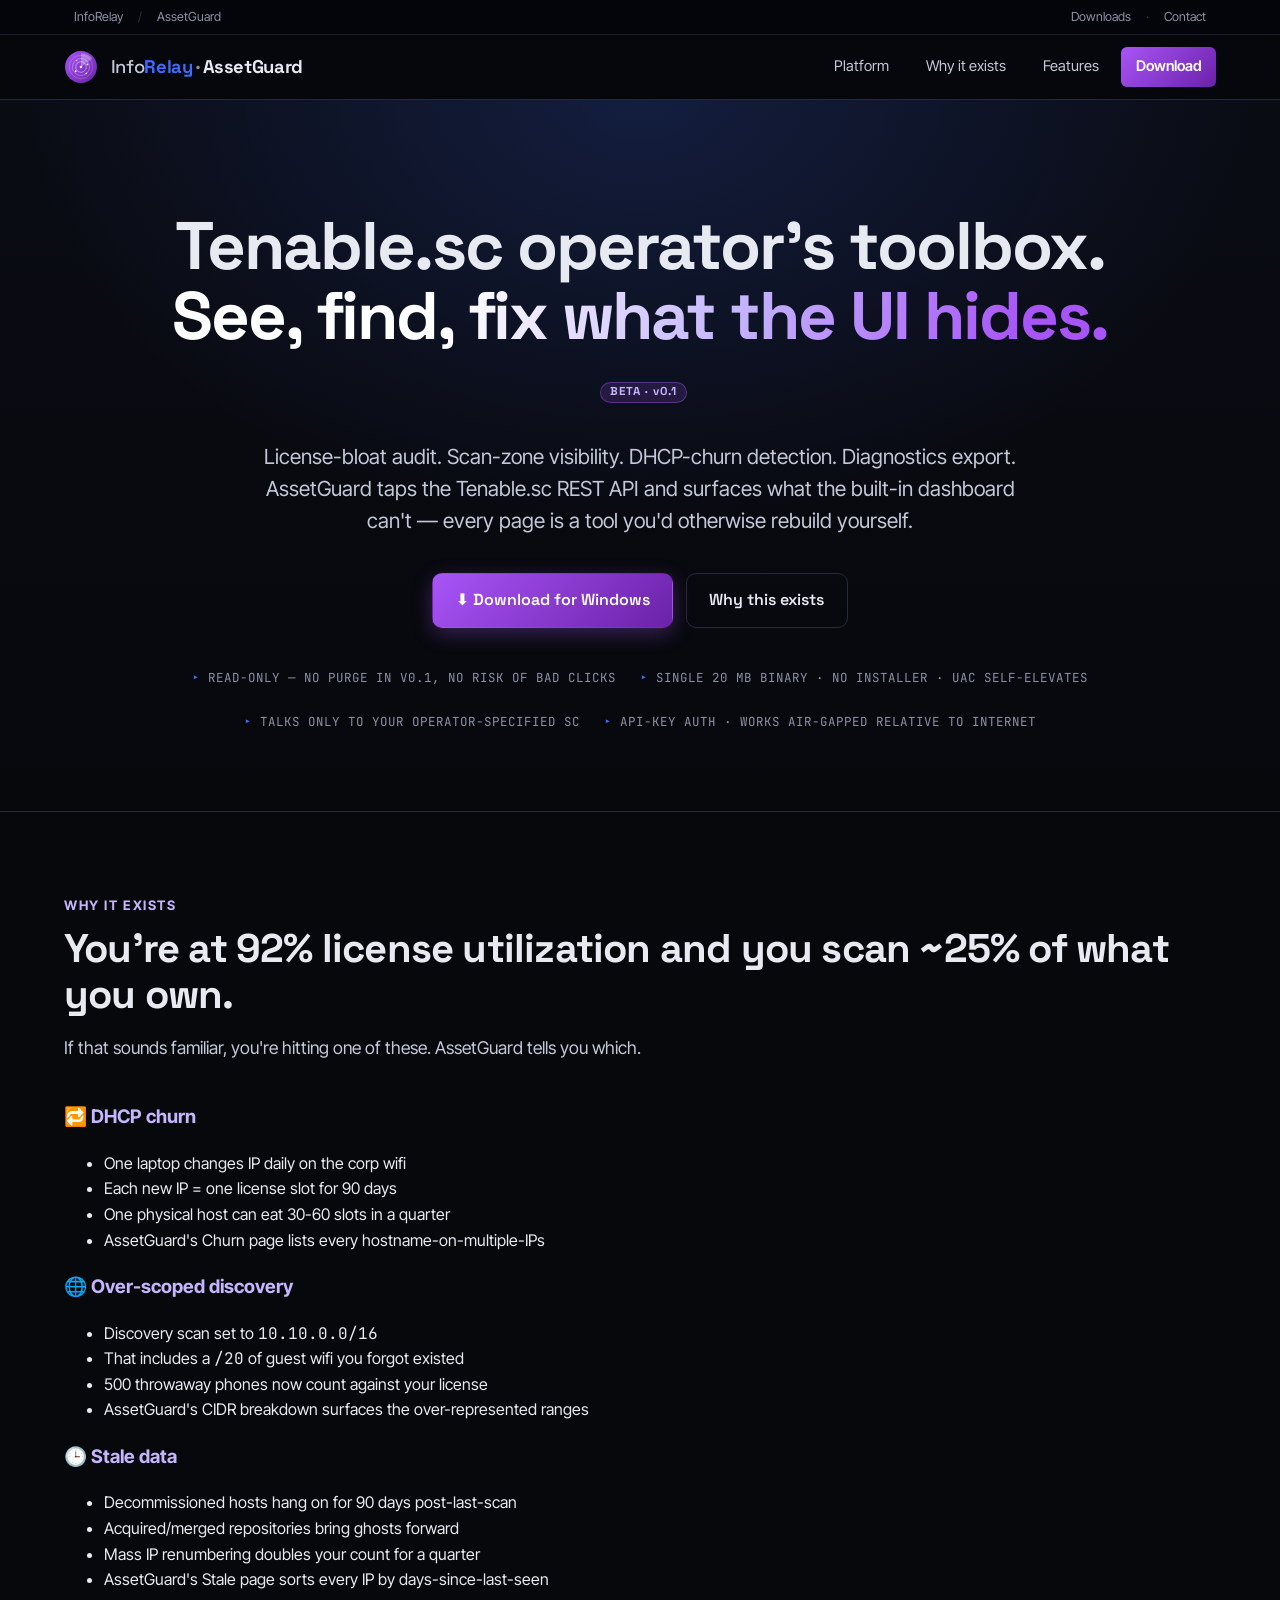
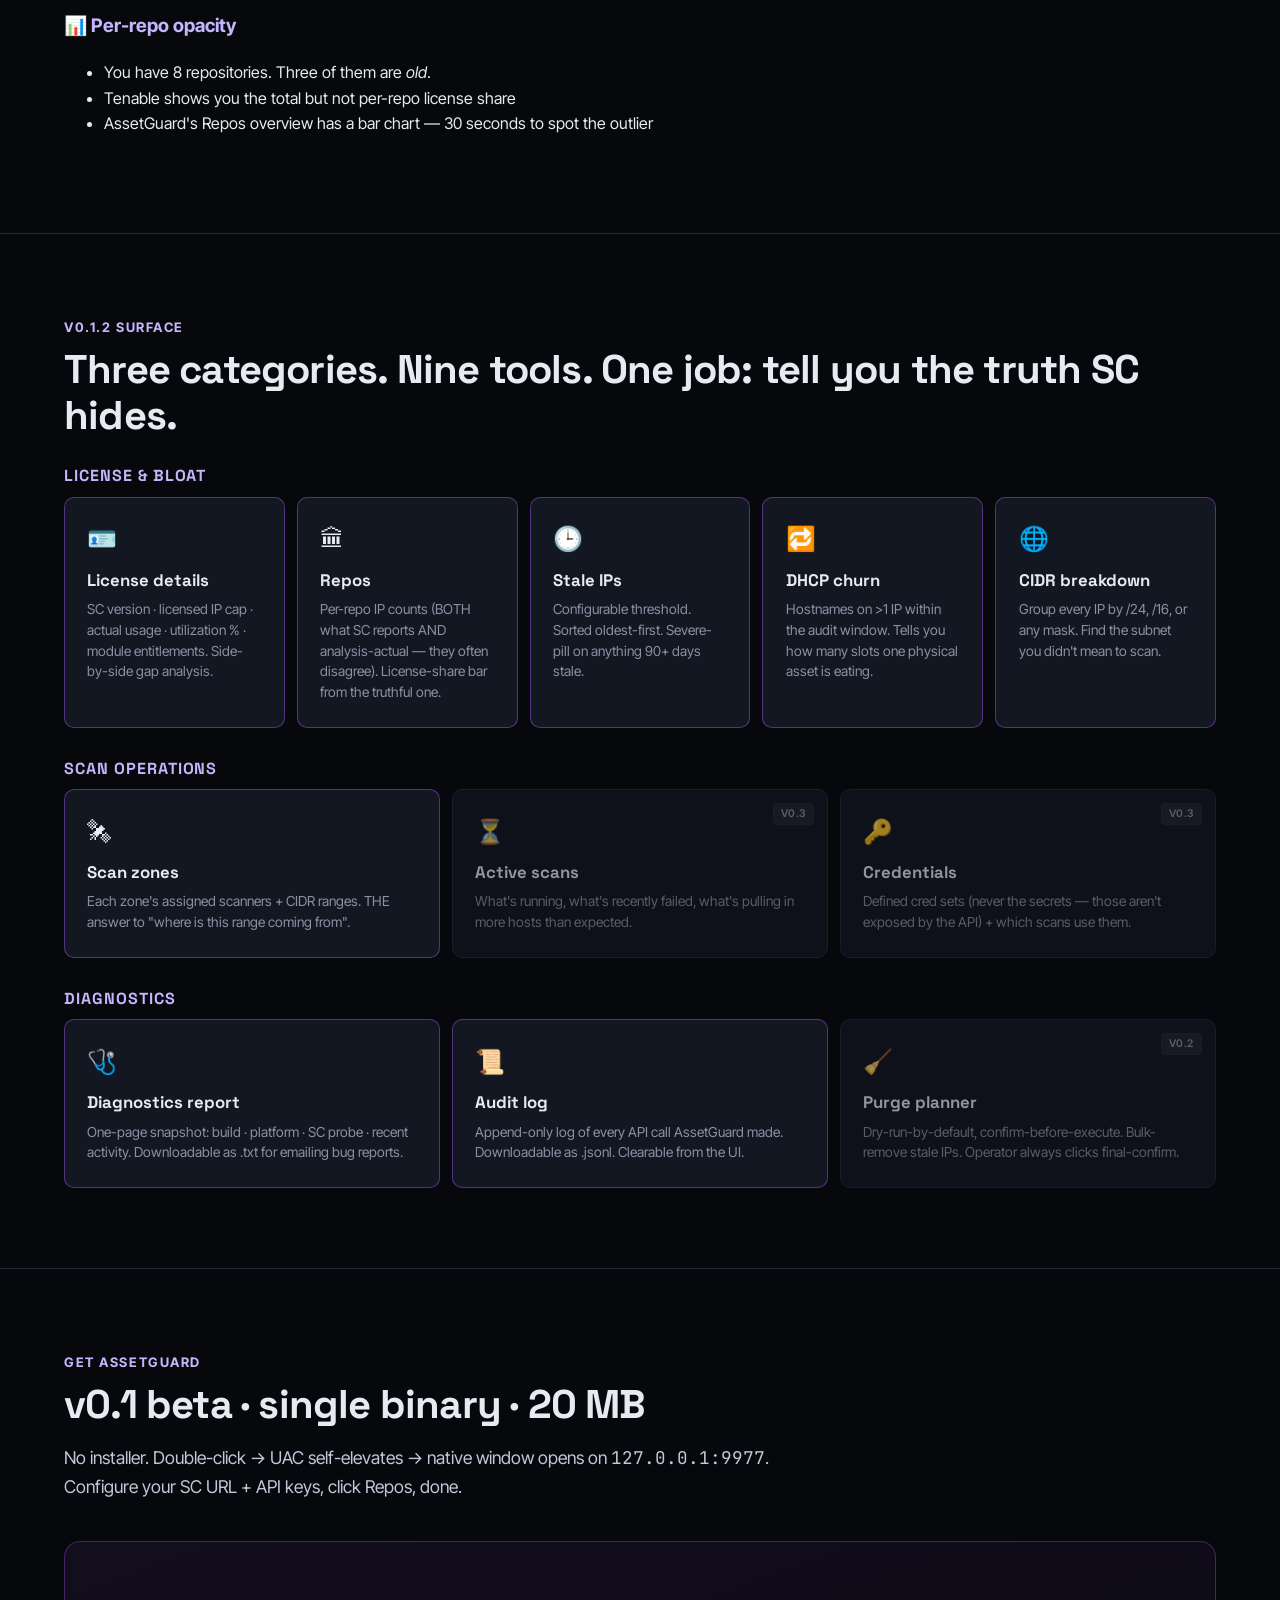
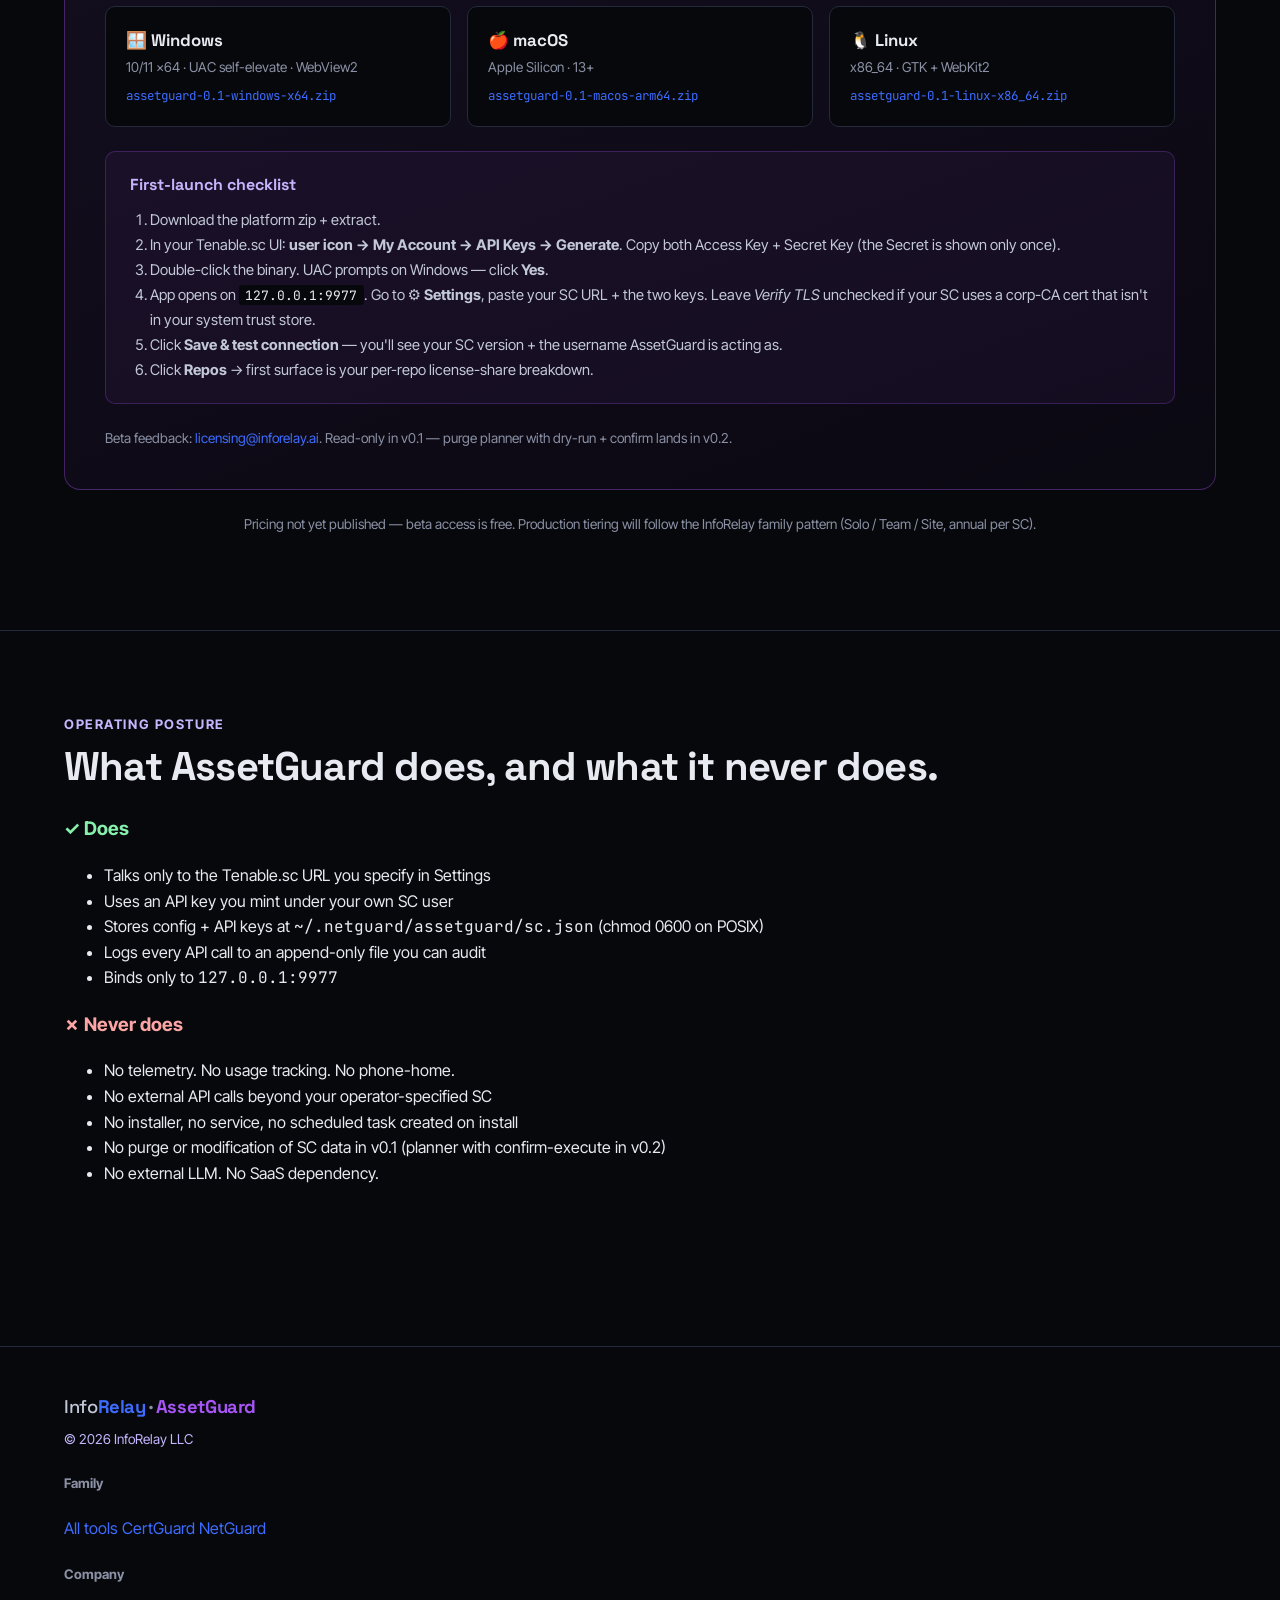
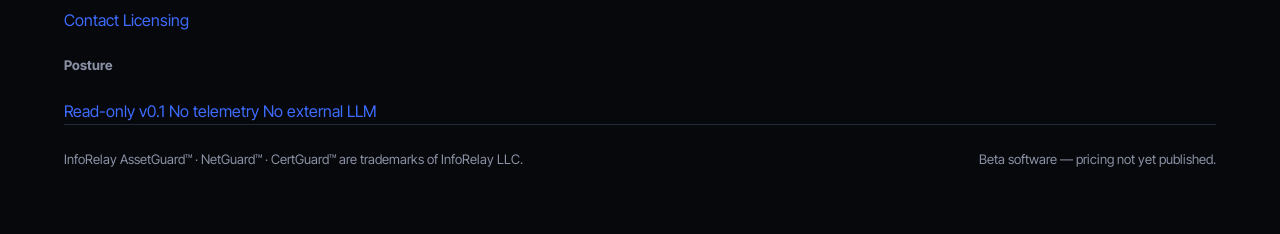
==== commit 89c440b4: "Site: new AssetGuard radar icon + 📡 platform tile + favicon" ====
--- a/assetguard/index.html
+++ b/assetguard/index.html
@@ -5,7 +5,7 @@
 <meta name="viewport" content="width=device-width, initial-scale=1">
 <title>InfoRelay AssetGuard — Tenable.sc operator's toolbox</title>
 <meta name="description" content="See, find, and fix what Tenable.sc's dashboard hides. License-bloat audit · scan-zone visibility · DHCP-churn detection · diagnostics. Single offline binary, no installer, no telemetry.">
-<link rel="icon" href="/assets/logo.svg" type="image/svg+xml">
+<link rel="icon" href="/assetguard/favicon.png" type="image/png">
 <link rel="stylesheet" href="https://fonts.googleapis.com/css2?family=Space+Grotesk:wght@500;600;700&family=Inter+Tight:wght@400;500;600;700&family=JetBrains+Mono:wght@400;500&display=swap">
 <link rel="stylesheet" href="/assets/styles.css">
 <style>
@@ -51,11 +51,15 @@
         <svg viewBox="0 0 64 64" aria-hidden="true">
           <defs><linearGradient id="ng-ag-grad" x1="0%" y1="0%" x2="100%" y2="100%"><stop offset="0%" stop-color="#a855f7"/><stop offset="100%" stop-color="#6b21a8"/></linearGradient></defs>
           <circle cx="32" cy="32" r="30" fill="url(#ng-ag-grad)"/>
-          <path d="M 20 24 H 44 V 42 H 20 Z" fill="none" stroke="#fff" stroke-width="3"/>
-          <path d="M 26 30 H 38 M 26 36 H 38" stroke="#fff" stroke-width="2.5" stroke-linecap="round"/>
-          <circle cx="22" cy="22" r="3" fill="#fff"/>
-          <circle cx="32" cy="22" r="3" fill="#fff"/>
-          <circle cx="42" cy="22" r="3" fill="#fff"/>
+          <circle cx="32" cy="32" r="22" fill="none" stroke="#fff" stroke-width="1.2" opacity="0.32"/>
+          <circle cx="32" cy="32" r="16" fill="none" stroke="#fff" stroke-width="1.2" opacity="0.5"/>
+          <circle cx="32" cy="32" r="10" fill="none" stroke="#fff" stroke-width="1.2" opacity="0.7"/>
+          <path d="M 32 32 L 53 16 A 26 26 0 0 0 32 6 Z" fill="#fff" opacity="0.30"/>
+          <circle cx="32" cy="32" r="2.4" fill="#fff"/>
+          <circle cx="44" cy="27" r="1.7" fill="#fff"/>
+          <circle cx="22" cy="40" r="1.7" fill="#fff"/>
+          <circle cx="42" cy="44" r="1.6" fill="#fff"/>
+          <circle cx="24" cy="20" r="1.4" fill="#fff" opacity="0.7"/>
         </svg>
       </span>
       <span class="brand-word">
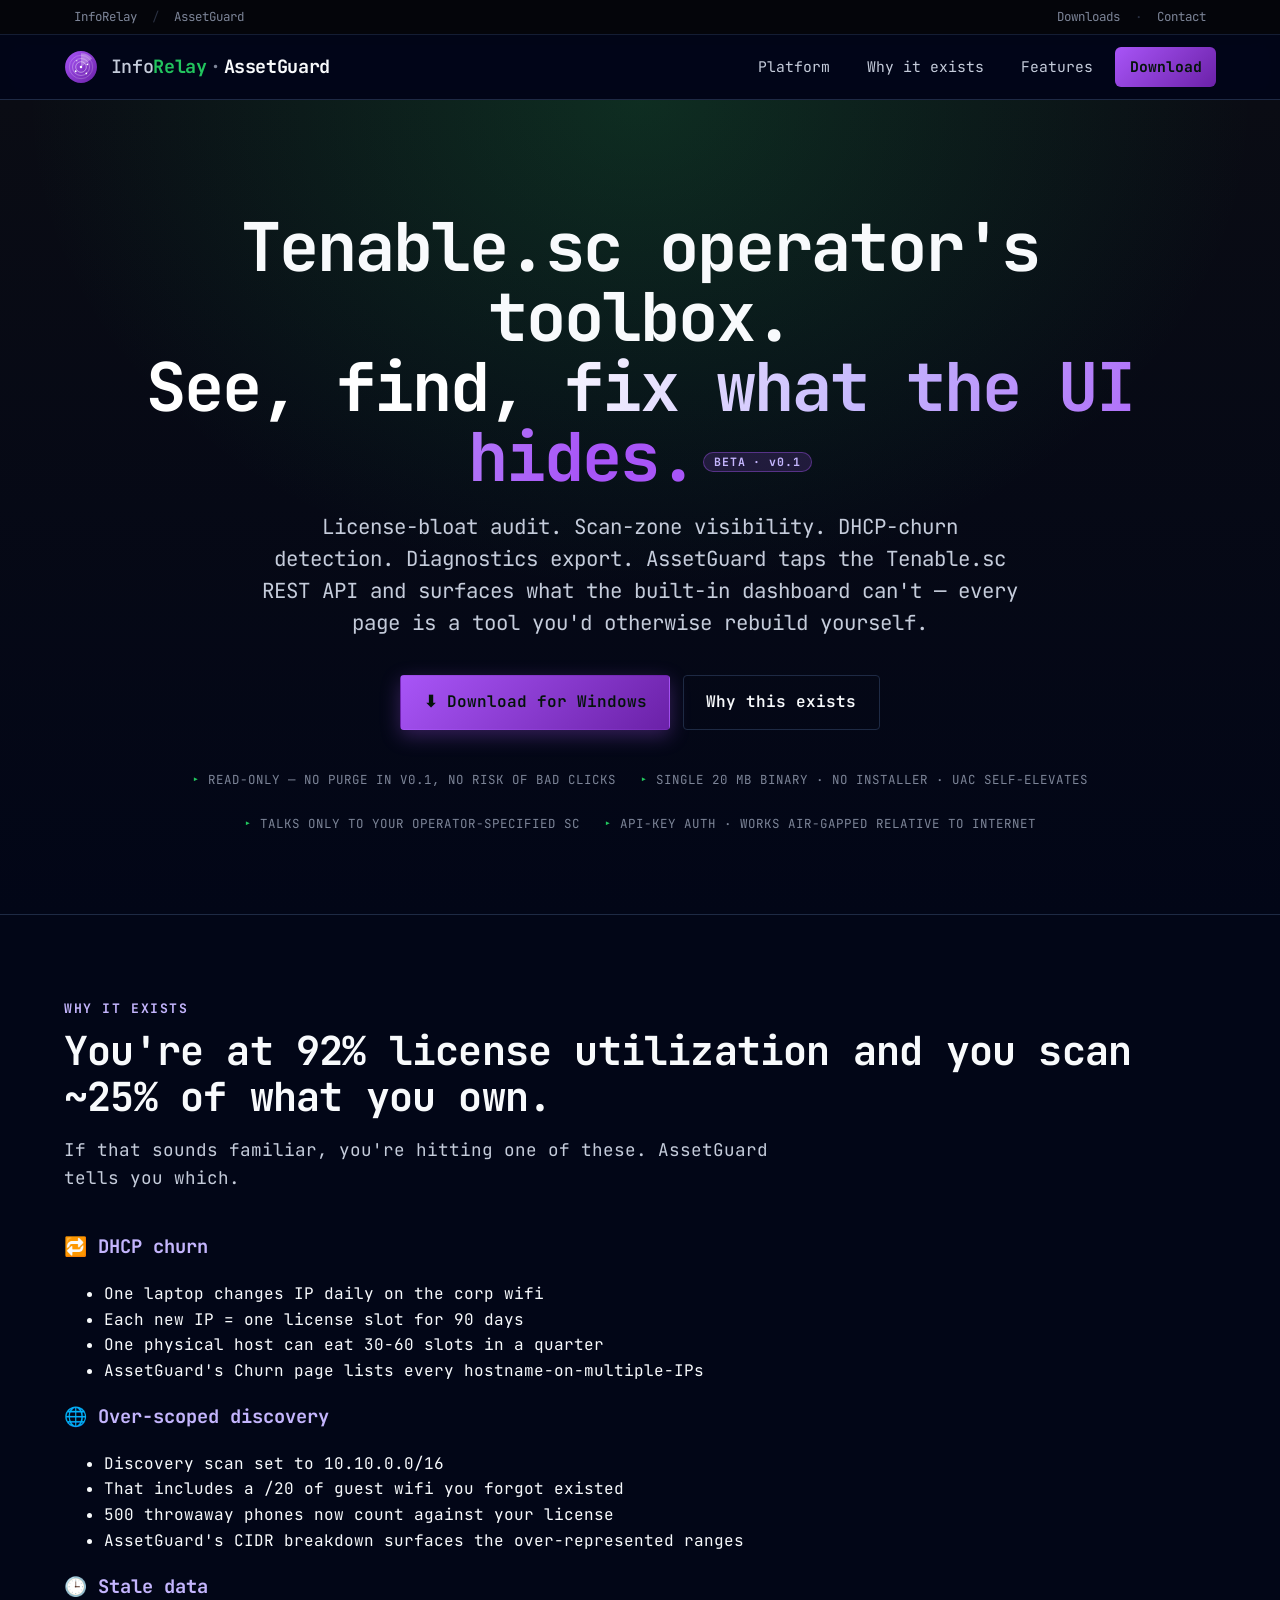
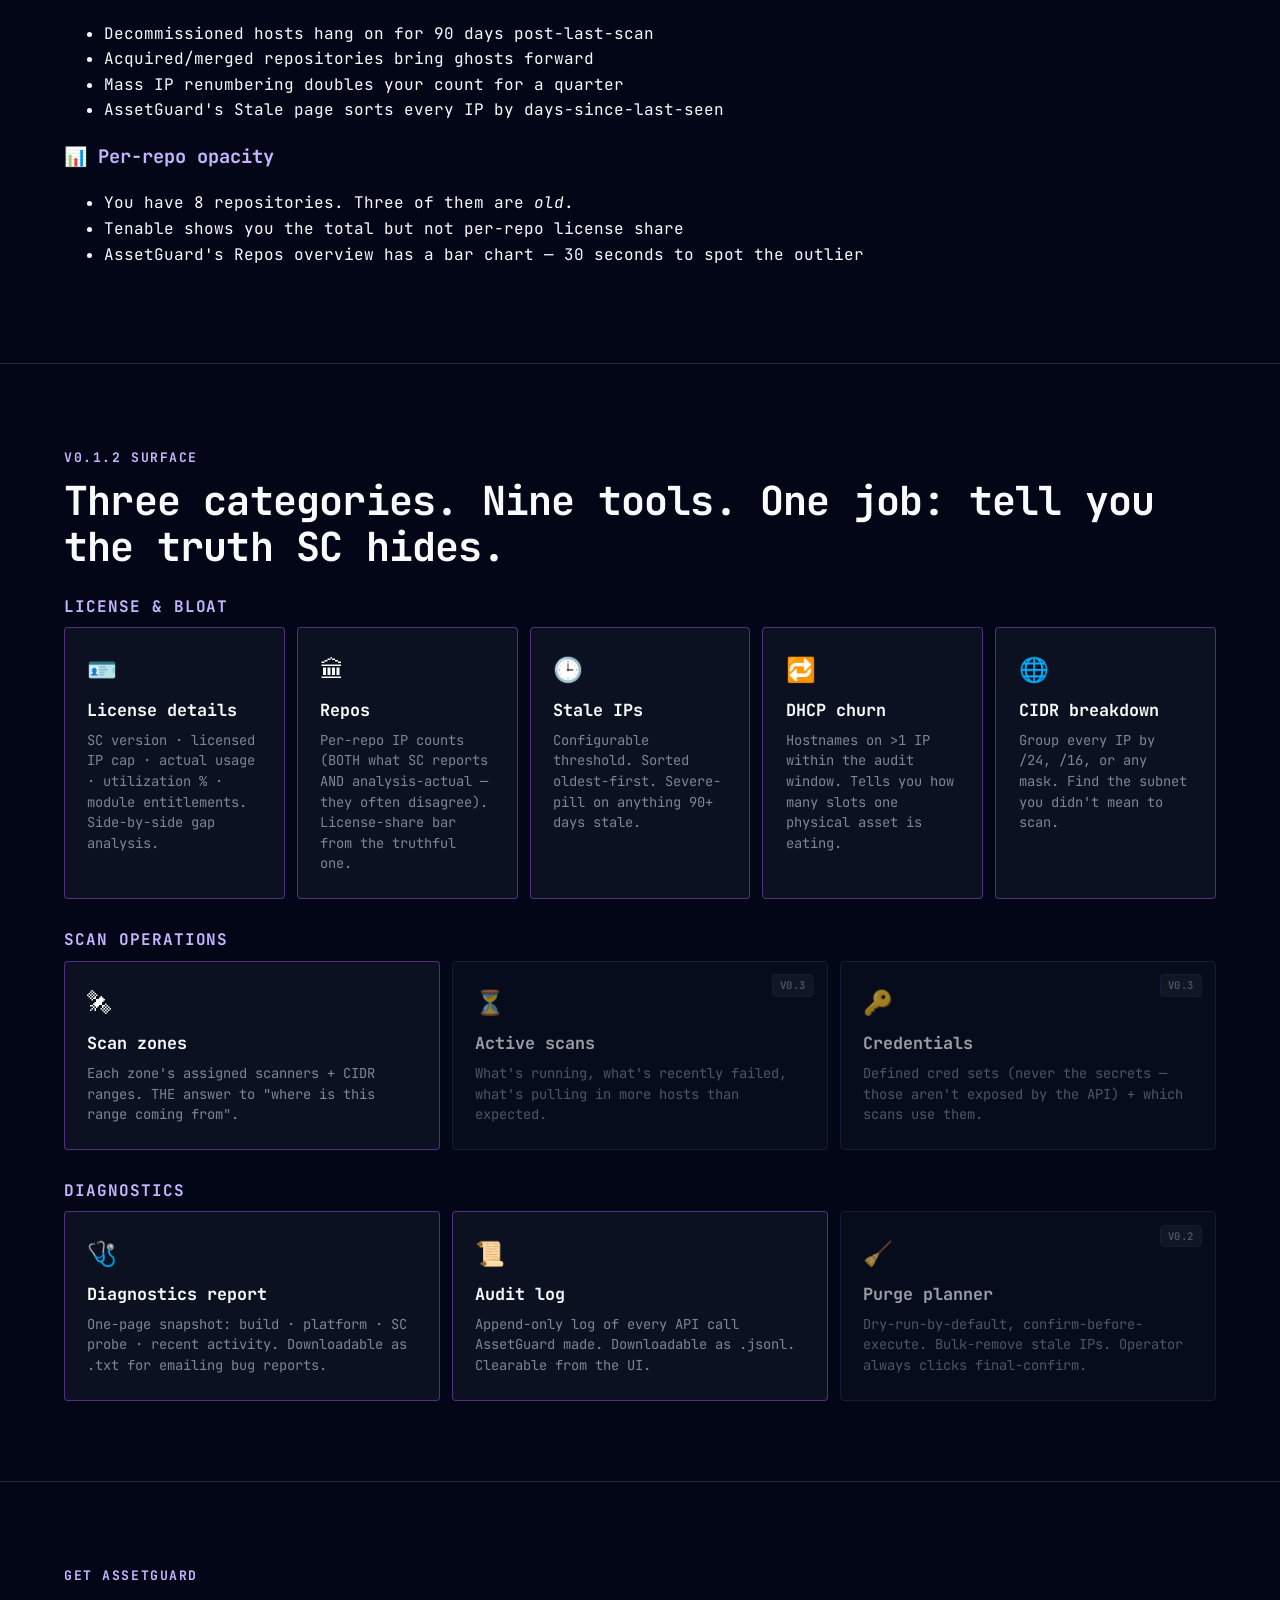
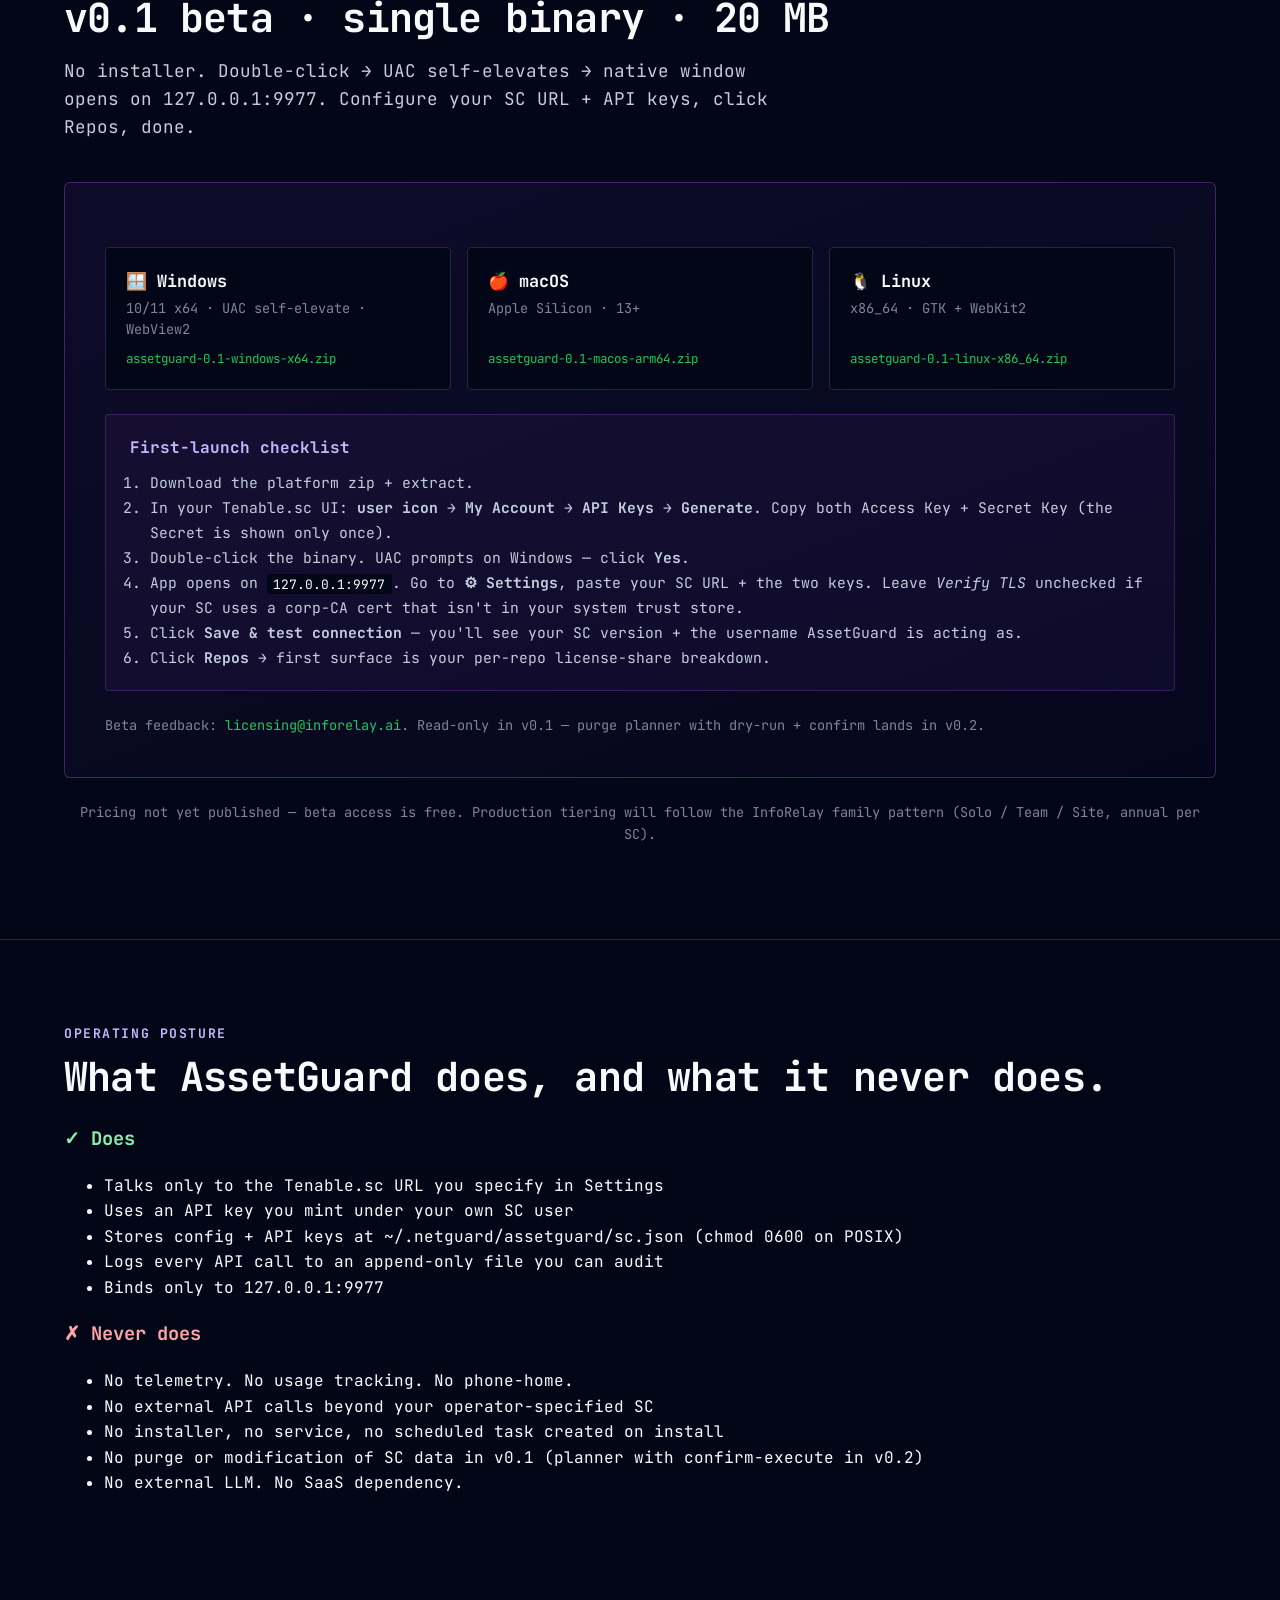
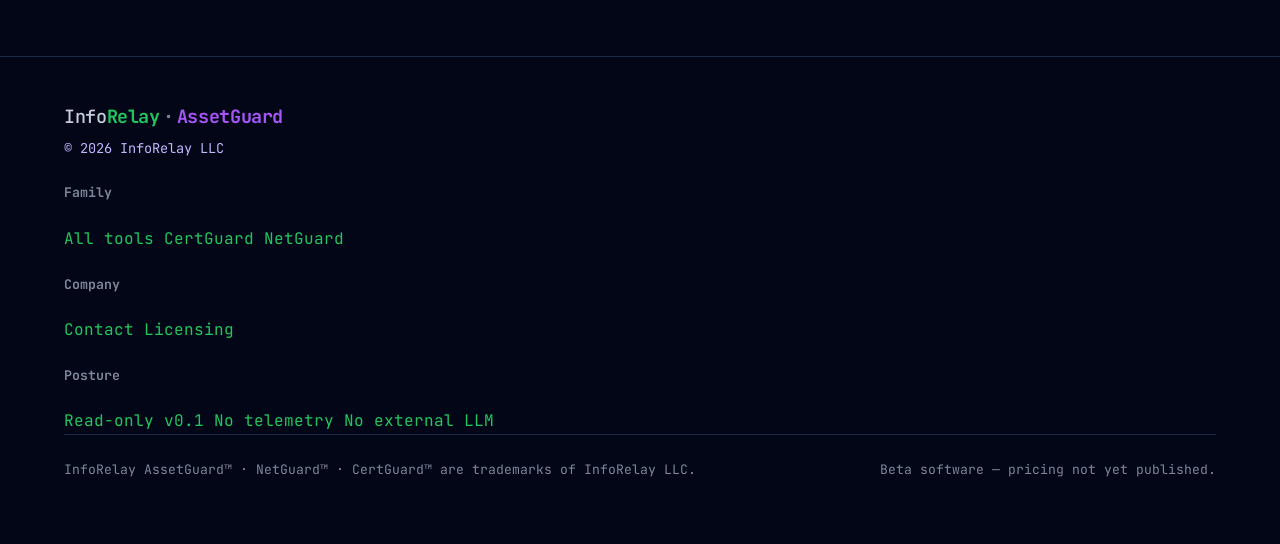
==== commit 0164d070: "Redesign: all-mono terminal aesthetic (terminal green on OLED, JetBrains Mono) Co-Authored-By: Claud" ====
--- a/assetguard/index.html
+++ b/assetguard/index.html
@@ -6,7 +6,7 @@
 <title>InfoRelay AssetGuard — Tenable.sc operator's toolbox</title>
 <meta name="description" content="See, find, and fix what Tenable.sc's dashboard hides. License-bloat audit · scan-zone visibility · DHCP-churn detection · diagnostics. Single offline binary, no installer, no telemetry.">
 <link rel="icon" href="/assetguard/favicon.png" type="image/png">
-<link rel="stylesheet" href="https://fonts.googleapis.com/css2?family=Space+Grotesk:wght@500;600;700&family=Inter+Tight:wght@400;500;600;700&family=JetBrains+Mono:wght@400;500&display=swap">
+<link rel="stylesheet" href="https://fonts.googleapis.com/css2?family=JetBrains+Mono:wght@400;500;600;700;800&display=swap">
 <link rel="stylesheet" href="/assets/styles.css">
 <style>
   /* AssetGuard purple-accent overrides — same brand spine as NetGuard,
@@ -25,6 +25,7 @@
   .ag .uc-card .fix strong { color: #c4b5fd; }
   .beta-pill { display: inline-block; background: rgba(168,85,247,0.16); color: #c4b5fd; border: 1px solid rgba(168,85,247,0.4); padding: 0.2rem 0.6rem; border-radius: 999px; font-size: 0.72rem; font-weight: 700; letter-spacing: 0.08em; margin-left: 0.6em; vertical-align: middle; }
 </style>
+  <link rel="canonical" href="https://netguardir.com/assetguard/" />
 </head>
 <body class="ag">
 
--- a/assets/styles.css
+++ b/assets/styles.css
@@ -1,30 +1,31 @@
 /* netguardir.com — InfoRelay NetGuard product site
-   Brand: InfoRelay blue #3d6cff + #1737a8 gradient, Space Grotesk display, Inter Tight body.
-   Inspired by clean dev-tool sites (Wireshark, Tailscale, Sentry).
+   Redesign 2026-08-13 — "Exaggerated Minimalism": all-mono terminal aesthetic.
+   Brand: terminal green #22c55e on OLED #020617, JetBrains Mono everywhere.
+   Precise, high-contrast, ops-tooling / CLI feel. Distinct from the other OH sites.
 */
 :root {
-  --brand: #3d6cff;
-  --brand-deep: #1737a8;
-  --brand-grad: linear-gradient(135deg, #3d6cff 0%, #1737a8 100%);
-  --brand-glow: radial-gradient(60% 50% at 50% 0%, rgba(61, 108, 255, 0.32) 0%, rgba(23, 55, 168, 0) 70%);
-  --bg: #07080c;
-  --bg-soft: #0e1018;
-  --bg-card: #14172000;
-  --card: #131722;
-  --card-hi: #1a1f30;
-  --line: #232a3b;
-  --line-soft: #1a1f30;
-  --fg: #e8eaf2;
-  --fg-soft: #c2c8d8;
-  --muted: #8b91a5;
+  --brand: #22c55e;
+  --brand-deep: #15803d;
+  --brand-grad: linear-gradient(135deg, #22c55e 0%, #15803d 100%);
+  --brand-glow: radial-gradient(60% 50% at 50% 0%, rgba(34, 197, 94, 0.22) 0%, rgba(21, 128, 61, 0) 70%);
+  --bg: #020617;
+  --bg-soft: #0a0f1f;
+  --bg-card: #0d132600;
+  --card: #0b1120;
+  --card-hi: #111a2e;
+  --line: #1e2a44;
+  --line-soft: #141d33;
+  --fg: #f8fafc;
+  --fg-soft: #c5ccdb;
+  --muted: #7d8598;
   --crit: #ef4444;
   --warn: #f59e0b;
-  --ok: #10b981;
-  --font-display: 'Space Grotesk', 'Inter Tight', system-ui, sans-serif;
-  --font-body: 'Inter Tight', -apple-system, BlinkMacSystemFont, system-ui, sans-serif;
+  --ok: #22c55e;
+  --font-display: 'JetBrains Mono', ui-monospace, Menlo, Monaco, monospace;
+  --font-body: 'JetBrains Mono', ui-monospace, Menlo, Monaco, monospace;
   --font-mono: 'JetBrains Mono', ui-monospace, Menlo, Monaco, monospace;
-  --radius: 10px;
-  --radius-lg: 16px;
+  --radius: 4px;
+  --radius-lg: 6px;
   --max-w: 1200px;
 }
 
@@ -33,12 +34,12 @@
 body { margin: 0; background: var(--bg); color: var(--fg); font-family: var(--font-body); line-height: 1.6; -webkit-font-smoothing: antialiased; }
 .wrap { max-width: var(--max-w); margin: 0 auto; padding: 0 1.5rem; }
 a { color: var(--brand); text-decoration: none; transition: color 0.15s; }
-a:hover { color: #6e91ff; }
+a:hover { color: #4ade80; }
 code, pre { font-family: var(--font-mono); }
 img { max-width: 100%; }
 
 /* ── Header ─────────────────────────────────────────────────────── */
-header.site { position: sticky; top: 0; z-index: 50; background: rgba(7, 8, 12, 0.85); backdrop-filter: saturate(180%) blur(12px); border-bottom: 1px solid var(--line); }
+header.site { position: sticky; top: 0; z-index: 50; background: rgba(2, 6, 23, 0.85); backdrop-filter: saturate(180%) blur(12px); border-bottom: 1px solid var(--line); }
 header.site .wrap { display: flex; align-items: center; justify-content: space-between; height: 64px; }
 .brand { display: inline-flex; align-items: center; gap: 0.8rem; color: var(--fg); }
 .brand-mark svg { width: 34px; height: 34px; display: block; }
@@ -49,20 +50,20 @@
 nav.primary { display: flex; align-items: center; gap: 0.5rem; font-size: 0.92rem; }
 nav.primary a { color: var(--fg-soft); padding: 0.5rem 0.9rem; border-radius: 6px; }
 nav.primary a:hover { color: var(--fg); background: var(--bg-soft); }
-nav.primary a.cta { background: var(--brand-grad); color: #fff; font-weight: 600; }
+nav.primary a.cta { background: var(--brand-grad); color: #04140a; font-weight: 700; }
 nav.primary a.cta:hover { transform: translateY(-1px); }
 
 /* ── Hero ───────────────────────────────────────────────────────── */
 .hero { position: relative; padding: 6rem 0 4rem; text-align: center; overflow: hidden; }
 .hero::before { content: ""; position: absolute; inset: 0; background: var(--brand-glow); pointer-events: none; }
-.hero .eyebrow { display: inline-block; background: rgba(61, 108, 255, 0.12); color: #a8bdff; border: 1px solid rgba(61, 108, 255, 0.35); padding: 0.35rem 0.9rem; border-radius: 999px; font-size: 0.78rem; font-weight: 600; letter-spacing: 0.04em; text-transform: uppercase; margin-bottom: 1.5rem; }
+.hero .eyebrow { display: inline-block; background: rgba(34, 197, 94, 0.12); color: #86efac; border: 1px solid rgba(34, 197, 94, 0.35); padding: 0.35rem 0.9rem; border-radius: 999px; font-size: 0.78rem; font-weight: 600; letter-spacing: 0.04em; text-transform: uppercase; margin-bottom: 1.5rem; }
 .hero h1 { font-family: var(--font-display); font-size: clamp(2.4rem, 5vw, 3.8rem); margin: 0 0 1rem; letter-spacing: -0.025em; line-height: 1.05; font-weight: 700; }
-.hero h1 .grad { background: linear-gradient(110deg, #fff 30%, #6e91ff 60%, #3d6cff 90%); background-clip: text; -webkit-background-clip: text; color: transparent; }
+.hero h1 .grad { background: linear-gradient(110deg, #fff 30%, #4ade80 60%, #22c55e 90%); background-clip: text; -webkit-background-clip: text; color: transparent; }
 .hero .lede { color: var(--fg-soft); font-size: 1.18rem; max-width: 720px; margin: 0 auto 2rem; }
 .hero .cta-row { display: inline-flex; gap: 0.75rem; flex-wrap: wrap; justify-content: center; margin-bottom: 1.5rem; }
 .btn { display: inline-flex; align-items: center; gap: 0.5rem; padding: 0.85rem 1.4rem; border-radius: var(--radius); font-weight: 600; font-family: var(--font-display); transition: transform 0.15s, box-shadow 0.15s; border: 1px solid transparent; cursor: pointer; font-size: 1rem; }
-.btn-primary { background: var(--brand-grad); color: #fff; box-shadow: 0 6px 20px rgba(61, 108, 255, 0.35); }
-.btn-primary:hover { transform: translateY(-1px); box-shadow: 0 10px 28px rgba(61, 108, 255, 0.45); color: #fff; }
+.btn-primary { background: var(--brand-grad); color: #04140a; box-shadow: 0 6px 20px rgba(34, 197, 94, 0.35); }
+.btn-primary:hover { transform: translateY(-1px); box-shadow: 0 10px 28px rgba(34, 197, 94, 0.45); color: #04140a; }
 .btn-ghost { background: transparent; color: var(--fg); border-color: var(--line); }
 .btn-ghost:hover { background: var(--bg-soft); color: var(--fg); }
 .hero .meta-row { display: inline-flex; gap: 1.25rem; color: var(--muted); font-size: 0.86rem; font-family: var(--font-mono); flex-wrap: wrap; justify-content: center; }
@@ -71,8 +72,8 @@
 
 /* ── Screenshot stage ───────────────────────────────────────────── */
 .stage { padding: 0 0 5rem; }
-.stage-wrap { background: var(--card); border: 1px solid var(--line); border-radius: var(--radius-lg); padding: 1rem; box-shadow: 0 30px 80px rgba(0, 0, 0, 0.45), 0 6px 20px rgba(61, 108, 255, 0.18); position: relative; }
-.stage-wrap::before { content: ""; position: absolute; inset: -1px; border-radius: var(--radius-lg); background: linear-gradient(180deg, rgba(61, 108, 255, 0.25), transparent 60%); pointer-events: none; opacity: 0.7; }
+.stage-wrap { background: var(--card); border: 1px solid var(--line); border-radius: var(--radius-lg); padding: 1rem; box-shadow: 0 30px 80px rgba(0, 0, 0, 0.45), 0 6px 20px rgba(34, 197, 94, 0.18); position: relative; }
+.stage-wrap::before { content: ""; position: absolute; inset: -1px; border-radius: var(--radius-lg); background: linear-gradient(180deg, rgba(34, 197, 94, 0.25), transparent 60%); pointer-events: none; opacity: 0.7; }
 .stage-frame { background: #0a0a0e; border-radius: calc(var(--radius-lg) - 4px); padding: 0; overflow: hidden; }
 .stage-titlebar { display: flex; align-items: center; gap: 0.5rem; padding: 0.65rem 1rem; background: #0e1018; border-bottom: 1px solid var(--line); }
 .stage-titlebar .dots { display: flex; gap: 0.4rem; }
@@ -99,8 +100,8 @@
 /* ── Features grid ──────────────────────────────────────────────── */
 .features { display: grid; grid-template-columns: repeat(auto-fit, minmax(280px, 1fr)); gap: 1rem; }
 .feature { background: var(--card); border: 1px solid var(--line); border-radius: var(--radius); padding: 1.5rem; transition: transform 0.15s, border-color 0.15s; }
-.feature:hover { transform: translateY(-2px); border-color: rgba(61, 108, 255, 0.4); }
-.feature .icon { width: 38px; height: 38px; display: grid; place-items: center; background: rgba(61, 108, 255, 0.12); border: 1px solid rgba(61, 108, 255, 0.35); border-radius: 8px; color: var(--brand); font-size: 1.1rem; margin-bottom: 0.85rem; }
+.feature:hover { transform: translateY(-2px); border-color: rgba(34, 197, 94, 0.4); }
+.feature .icon { width: 38px; height: 38px; display: grid; place-items: center; background: rgba(34, 197, 94, 0.12); border: 1px solid rgba(34, 197, 94, 0.35); border-radius: 8px; color: var(--brand); font-size: 1.1rem; margin-bottom: 0.85rem; }
 .feature h3 { font-family: var(--font-display); font-size: 1.05rem; margin: 0 0 0.5rem; }
 .feature p { color: var(--fg-soft); font-size: 0.93rem; margin: 0; }
 
@@ -114,7 +115,7 @@
 .workflow-step code { color: var(--fg); background: #0a0c12; padding: 0.05rem 0.35rem; border-radius: 3px; font-size: 0.85em; }
 
 /* ── Download section ───────────────────────────────────────────── */
-.download-card { background: linear-gradient(160deg, rgba(61, 108, 255, 0.08) 0%, rgba(23, 55, 168, 0.04) 100%); border: 1px solid rgba(61, 108, 255, 0.3); border-radius: var(--radius-lg); padding: 2.5rem; }
+.download-card { background: linear-gradient(160deg, rgba(34, 197, 94, 0.08) 0%, rgba(21, 128, 61, 0.04) 100%); border: 1px solid rgba(34, 197, 94, 0.3); border-radius: var(--radius-lg); padding: 2.5rem; }
 .download-grid { display: grid; grid-template-columns: repeat(auto-fit, minmax(200px, 1fr)); gap: 1rem; margin-top: 1.5rem; }
 .download-tile { display: flex; flex-direction: column; padding: 1.25rem; background: var(--bg); border: 1px solid var(--line); border-radius: var(--radius); transition: all 0.15s; text-align: left; color: var(--fg); }
 .download-tile:hover { border-color: var(--brand); transform: translateY(-1px); color: var(--fg); }
@@ -143,7 +144,7 @@
 /* ── Tools family ───────────────────────────────────────────────── */
 .tools-grid { display: grid; grid-template-columns: repeat(auto-fit, minmax(260px, 1fr)); gap: 1rem; }
 .tool-card { background: var(--card); border: 1px solid var(--line); border-radius: var(--radius); padding: 1.5rem; position: relative; overflow: hidden; }
-.tool-card.live { border-color: rgba(61, 108, 255, 0.4); }
+.tool-card.live { border-color: rgba(34, 197, 94, 0.4); }
 .tool-card .status { position: absolute; top: 1rem; right: 1rem; font-size: 0.72rem; font-weight: 700; padding: 0.2rem 0.55rem; border-radius: 4px; }
 .tool-card.live .status { background: rgba(16, 185, 129, 0.15); color: #6ee7b7; border: 1px solid rgba(16, 185, 129, 0.4); }
 .tool-card.roadmap .status { background: rgba(139, 145, 165, 0.12); color: var(--muted); border: 1px solid var(--line); }
@@ -177,7 +178,7 @@
 
 /* ── GUI mockup (companion to .stage terminal demo) ───────────────── */
 .ui-stage { padding: 1.5rem 0 5rem; }
-.ui-frame { background: #0a0c14; border-radius: calc(var(--radius-lg) - 4px); overflow: hidden; border: 1px solid var(--line); box-shadow: 0 30px 80px rgba(0,0,0,0.45), 0 6px 20px rgba(61,108,255,0.12); position: relative; }
+.ui-frame { background: #0a0c14; border-radius: calc(var(--radius-lg) - 4px); overflow: hidden; border: 1px solid var(--line); box-shadow: 0 30px 80px rgba(0,0,0,0.45), 0 6px 20px rgba(34,197,94,0.12); position: relative; }
 .ui-titlebar { display: flex; align-items: center; gap: 0.5rem; padding: 0.65rem 1rem; background: #0e1018; border-bottom: 1px solid var(--line); }
 .ui-titlebar .dots { display: flex; gap: 0.4rem; }
 .ui-titlebar .dots span { width: 11px; height: 11px; border-radius: 50%; }
@@ -202,7 +203,7 @@
 .ui-pill.ok { background: rgba(16,185,129,0.14); color: #6ee7b7; border: 1px solid rgba(16,185,129,0.35); }
 .ui-pill.warn { background: rgba(245,158,11,0.14); color: #fcd34d; border: 1px solid rgba(245,158,11,0.35); }
 .ui-pill.fail { background: rgba(220,38,38,0.14); color: #fca5a5; border: 1px solid rgba(220,38,38,0.35); }
-.ui-pill.info { background: rgba(61,108,255,0.14); color: #a8bdff; border: 1px solid rgba(61,108,255,0.35); }
+.ui-pill.info { background: rgba(34,197,94,0.14); color: #86efac; border: 1px solid rgba(34,197,94,0.35); }
 .ui-btn { display: inline-block; padding: 0.3rem 0.55rem; border-radius: 5px; font-size: 0.7rem; font-weight: 600; margin-right: 0.25rem; }
 .ui-btn.primary { background: linear-gradient(135deg, var(--brand), var(--brand-deep)); color: #fff; }
 .ui-btn.primary.cg-grn { background: linear-gradient(135deg, #16a34a, #166534); }
@@ -217,13 +218,13 @@
 .ui-row.manual { border-left-color: #f59e0b; }
 .ui-row .id { font-family: var(--font-mono); font-size: 0.78rem; color: var(--fg); font-weight: 600; }
 .ui-row .desc { font-size: 0.78rem; color: var(--muted); margin-top: 0.15rem; }
-.ui-row .patch { font-family: var(--font-mono); font-size: 0.74rem; color: #a8bdff; margin-top: 0.3rem; background: #07080c; padding: 0.2rem 0.4rem; border-radius: 3px; display: inline-block; }
+.ui-row .patch { font-family: var(--font-mono); font-size: 0.74rem; color: #86efac; margin-top: 0.3rem; background: #07080c; padding: 0.2rem 0.4rem; border-radius: 3px; display: inline-block; }
 
 /* Side-by-side terminal + GUI on wide screens, stacked on mobile */
 .demo-pair { display: grid; grid-template-columns: 1fr 1fr; gap: 1.2rem; align-items: start; }
 @media (max-width: 980px) { .demo-pair { grid-template-columns: 1fr; } }
 .demo-pair .demo-col h3 { font-family: var(--font-display); font-size: 0.9rem; color: var(--muted); margin: 0 0 0.5rem; text-transform: uppercase; letter-spacing: 0.06em; }
-.demo-pair .demo-col h3 .pill { background: rgba(61,108,255,0.14); color: #a8bdff; border: 1px solid rgba(61,108,255,0.3); padding: 0.1rem 0.4rem; border-radius: 4px; font-size: 0.65rem; margin-left: 0.4rem; }
+.demo-pair .demo-col h3 .pill { background: rgba(34,197,94,0.14); color: #86efac; border: 1px solid rgba(34,197,94,0.3); padding: 0.1rem 0.4rem; border-radius: 4px; font-size: 0.65rem; margin-left: 0.4rem; }
 .demo-pair .demo-col h3 .pill.cg { background: rgba(22,163,74,0.14); color: #6ee7b7; border-color: rgba(22,163,74,0.35); }
 
 /* ── Chain-Map mockup (Cytoscape compound view, used in CertGuard page) ── */
@@ -272,10 +273,10 @@
 
 /* ── Hero — Netwrix-style centered with subtle dark gradient ──────── */
 .hero-x { position: relative; padding: 7rem 0 5rem; text-align: center; overflow: hidden;
-  background: radial-gradient(80% 100% at 50% 0%, rgba(61,108,255,0.18), transparent 60%),
+  background: radial-gradient(80% 100% at 50% 0%, rgba(34,197,94,0.18), transparent 60%),
               linear-gradient(180deg, #0a0c14 0%, var(--bg) 100%); }
 .hero-x h1 { font-family: var(--font-display); font-size: clamp(2.6rem, 5.5vw, 4.2rem); letter-spacing: -0.03em; line-height: 1.04; margin: 0 0 1.2rem; font-weight: 700; max-width: 1000px; margin-inline: auto; }
-.hero-x h1 .grad { background: linear-gradient(110deg, #fff 30%, #6e91ff 60%, #3d6cff 90%); background-clip: text; -webkit-background-clip: text; color: transparent; }
+.hero-x h1 .grad { background: linear-gradient(110deg, #fff 30%, #4ade80 60%, #22c55e 90%); background-clip: text; -webkit-background-clip: text; color: transparent; }
 .hero-x .subhead { color: var(--fg-soft); font-size: 1.3rem; max-width: 760px; margin: 0 auto 2.2rem; line-height: 1.55; }
 .hero-x .cta-row { display: inline-flex; gap: 0.8rem; flex-wrap: wrap; justify-content: center; }
 .hero-x .badges { display: inline-flex; gap: 1.5rem; flex-wrap: wrap; justify-content: center; margin-top: 2.5rem; color: var(--muted); font-size: 0.78rem; font-family: var(--font-mono); text-transform: uppercase; letter-spacing: 0.08em; }
@@ -296,7 +297,7 @@
 .platform .section-head .sub { color: var(--fg-soft); font-size: 1.1rem; max-width: 680px; margin: 0 auto; }
 .platform-grid { display: grid; grid-template-columns: repeat(auto-fit, minmax(220px, 1fr)); gap: 0.75rem; }
 .platform-tile { display: block; padding: 1.4rem 1.4rem 1.5rem; background: var(--card); border: 1px solid var(--line); border-radius: var(--radius); color: var(--fg); transition: transform 0.15s, border-color 0.15s, background 0.15s; position: relative; }
-.platform-tile:hover { transform: translateY(-2px); border-color: rgba(61,108,255,0.5); background: var(--card-hi); color: var(--fg); }
+.platform-tile:hover { transform: translateY(-2px); border-color: rgba(34,197,94,0.5); background: var(--card-hi); color: var(--fg); }
 .platform-tile.coming { opacity: 0.62; }
 .platform-tile.coming:hover { transform: none; border-color: var(--line); }
 .platform-tile .icon { font-size: 1.5rem; margin-bottom: 0.5rem; display: inline-block; }
@@ -313,7 +314,7 @@
 @media (max-width: 900px) { .whyus-grid { grid-template-columns: repeat(2, 1fr); } }
 @media (max-width: 520px) { .whyus-grid { grid-template-columns: 1fr; } }
 .why-card { background: var(--card); border: 1px solid var(--line); border-radius: var(--radius); padding: 1.8rem 1.4rem; }
-.why-card .ic { width: 44px; height: 44px; display: grid; place-items: center; background: var(--brand-grad); border-radius: 10px; color: #fff; font-size: 1.3rem; margin-bottom: 1rem; box-shadow: 0 6px 18px rgba(61,108,255,0.3); }
+.why-card .ic { width: 44px; height: 44px; display: grid; place-items: center; background: var(--brand-grad); border-radius: 10px; color: #fff; font-size: 1.3rem; margin-bottom: 1rem; box-shadow: 0 6px 18px rgba(34,197,94,0.3); }
 .why-card h3 { font-family: var(--font-display); font-size: 1.12rem; margin: 0 0 0.5rem; }
 .why-card p { color: var(--fg-soft); margin: 0; font-size: 0.92rem; line-height: 1.55; }
 
@@ -325,7 +326,7 @@
 @media (max-width: 520px) { .stats-grid { grid-template-columns: 1fr; } }
 .stat-cell { padding: 2.5rem 1.5rem; text-align: center; border-top: 1px solid var(--line); border-bottom: 1px solid var(--line); border-right: 1px solid var(--line); }
 .stat-cell:last-child { border-right: none; }
-.stat-cell .num { font-family: var(--font-display); font-size: clamp(2.4rem, 4vw, 3.4rem); font-weight: 700; line-height: 1; letter-spacing: -0.03em; background: linear-gradient(135deg, #fff 0%, #6e91ff 100%); background-clip: text; -webkit-background-clip: text; color: transparent; margin-bottom: 0.5rem; }
+.stat-cell .num { font-family: var(--font-display); font-size: clamp(2.4rem, 4vw, 3.4rem); font-weight: 700; line-height: 1; letter-spacing: -0.03em; background: linear-gradient(135deg, #fff 0%, #4ade80 100%); background-clip: text; -webkit-background-clip: text; color: transparent; margin-bottom: 0.5rem; }
 .stat-cell .label { color: var(--fg-soft); font-size: 0.92rem; line-height: 1.4; }
 
 /* ── Section: use cases / pain points (replaces testimonials) ─────── */
@@ -341,7 +342,7 @@
 .uc-card .fix strong { color: #6ee7b7; }
 
 /* ── Big CTA strip ─────────────────────────────────────────────────── */
-.cta-strip { padding: 5rem 0; border-top: 1px solid var(--line); text-align: center; background: radial-gradient(60% 80% at 50% 50%, rgba(61,108,255,0.16), transparent 70%); }
+.cta-strip { padding: 5rem 0; border-top: 1px solid var(--line); text-align: center; background: radial-gradient(60% 80% at 50% 50%, rgba(34,197,94,0.16), transparent 70%); }
 .cta-strip h2 { font-family: var(--font-display); font-size: clamp(1.8rem, 3.5vw, 2.6rem); margin: 0 0 1rem; letter-spacing: -0.02em; }
 .cta-strip p { color: var(--fg-soft); font-size: 1.1rem; margin: 0 auto 1.8rem; max-width: 600px; }
 .cta-strip .cta-row { display: inline-flex; gap: 0.75rem; flex-wrap: wrap; justify-content: center; }
@@ -353,8 +354,8 @@
 .res-grid { display: grid; grid-template-columns: repeat(3, 1fr); gap: 1.2rem; }
 @media (max-width: 900px) { .res-grid { grid-template-columns: 1fr; } }
 .res-card { display: block; background: var(--card); border: 1px solid var(--line); border-radius: var(--radius); padding: 1.5rem; color: var(--fg); transition: border-color 0.15s, transform 0.15s; }
-.res-card:hover { border-color: rgba(61,108,255,0.5); transform: translateY(-2px); color: var(--fg); }
-.res-card .format { display: inline-block; background: rgba(61,108,255,0.12); color: #a8bdff; border: 1px solid rgba(61,108,255,0.3); padding: 0.15rem 0.5rem; border-radius: 4px; font-size: 0.7rem; font-weight: 700; letter-spacing: 0.06em; text-transform: uppercase; margin-bottom: 0.8rem; }
+.res-card:hover { border-color: rgba(34,197,94,0.5); transform: translateY(-2px); color: var(--fg); }
+.res-card .format { display: inline-block; background: rgba(34,197,94,0.12); color: #86efac; border: 1px solid rgba(34,197,94,0.3); padding: 0.15rem 0.5rem; border-radius: 4px; font-size: 0.7rem; font-weight: 700; letter-spacing: 0.06em; text-transform: uppercase; margin-bottom: 0.8rem; }
 .res-card h3 { font-family: var(--font-display); font-size: 1.05rem; margin: 0 0 0.5rem; line-height: 1.35; }
 .res-card p { color: var(--muted); margin: 0; font-size: 0.88rem; line-height: 1.55; }
 
@@ -376,4 +377,4 @@
 footer.site-x .bottom-bar { display: flex; justify-content: space-between; align-items: center; flex-wrap: wrap; gap: 0.8rem; padding-top: 1.5rem; color: var(--muted); font-size: 0.8rem; }
 footer.site-x .social { display: inline-flex; gap: 0.6rem; }
 footer.site-x .social a { display: inline-grid; place-items: center; width: 28px; height: 28px; border: 1px solid var(--line); border-radius: 6px; font-size: 0.92rem; padding: 0; }
-footer.site-x .social a:hover { border-color: var(--brand); background: rgba(61,108,255,0.08); }
+footer.site-x .social a:hover { border-color: var(--brand); background: rgba(34,197,94,0.08); }
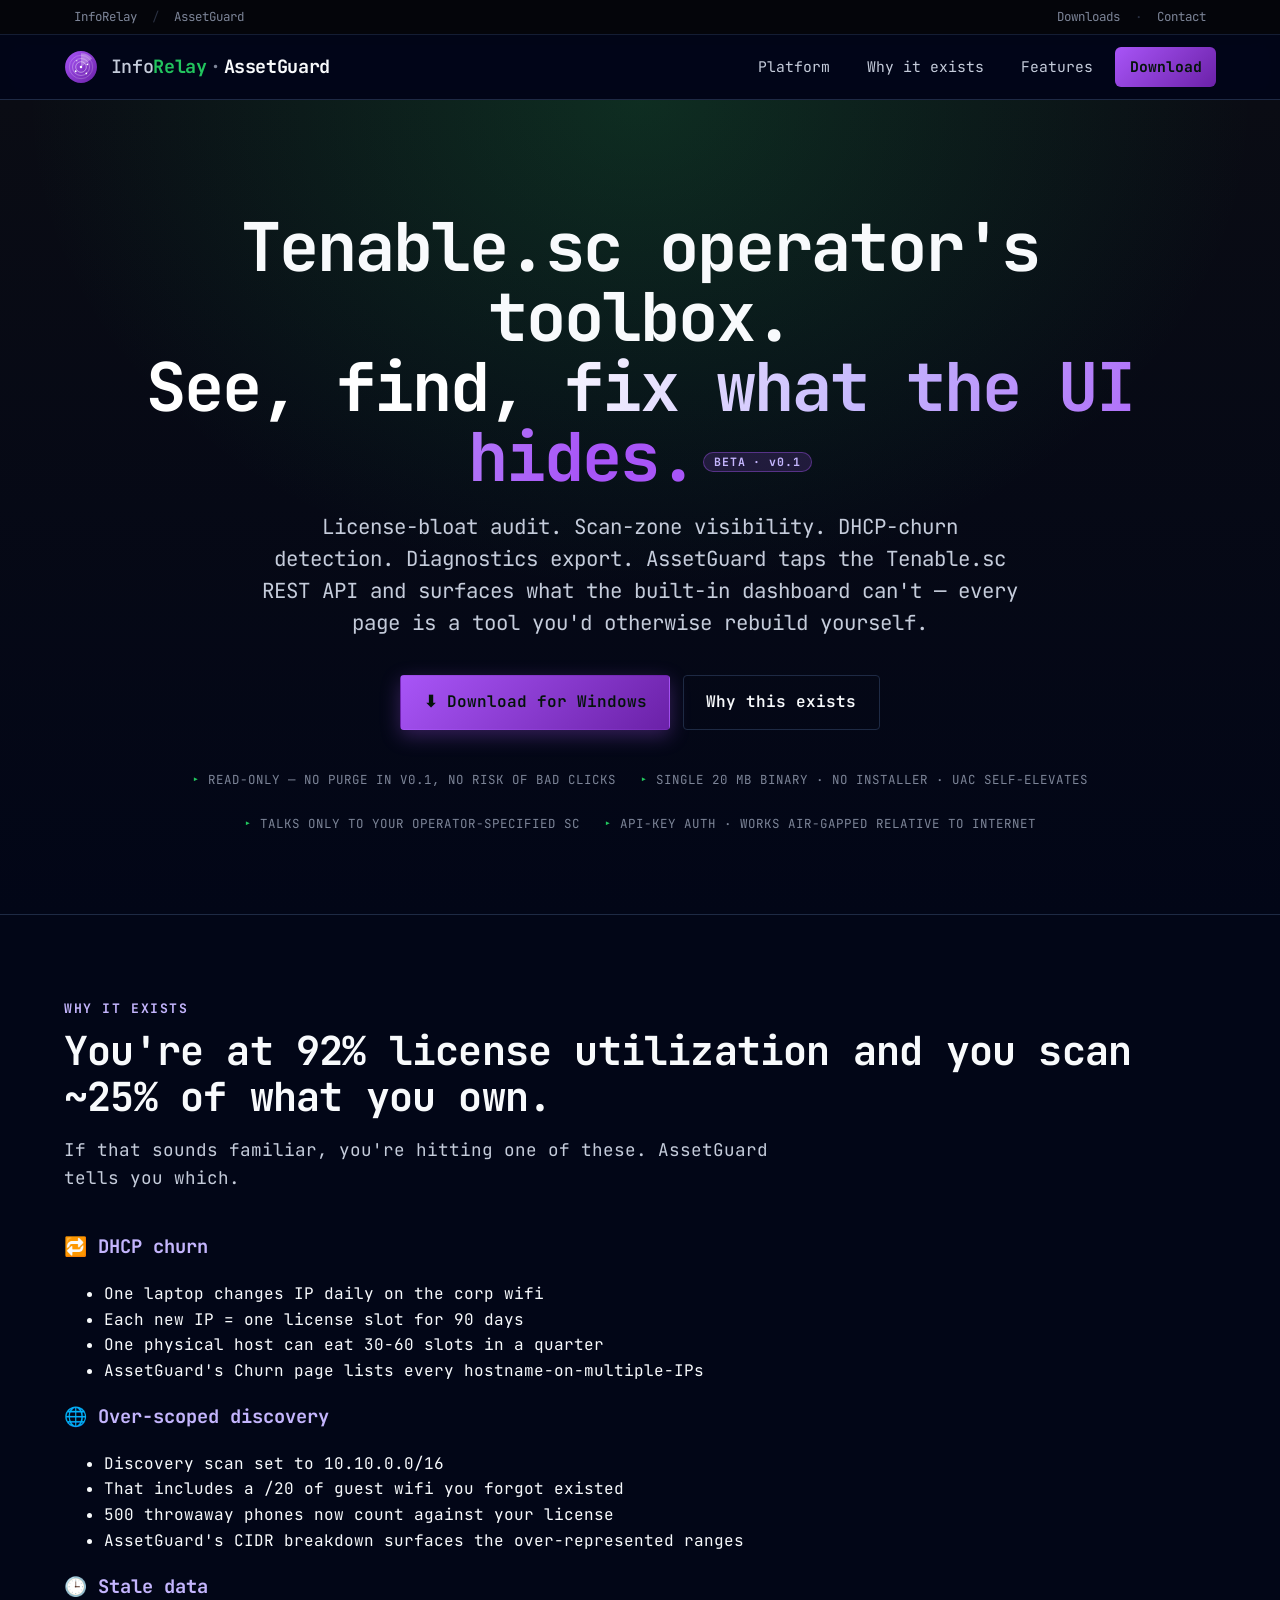
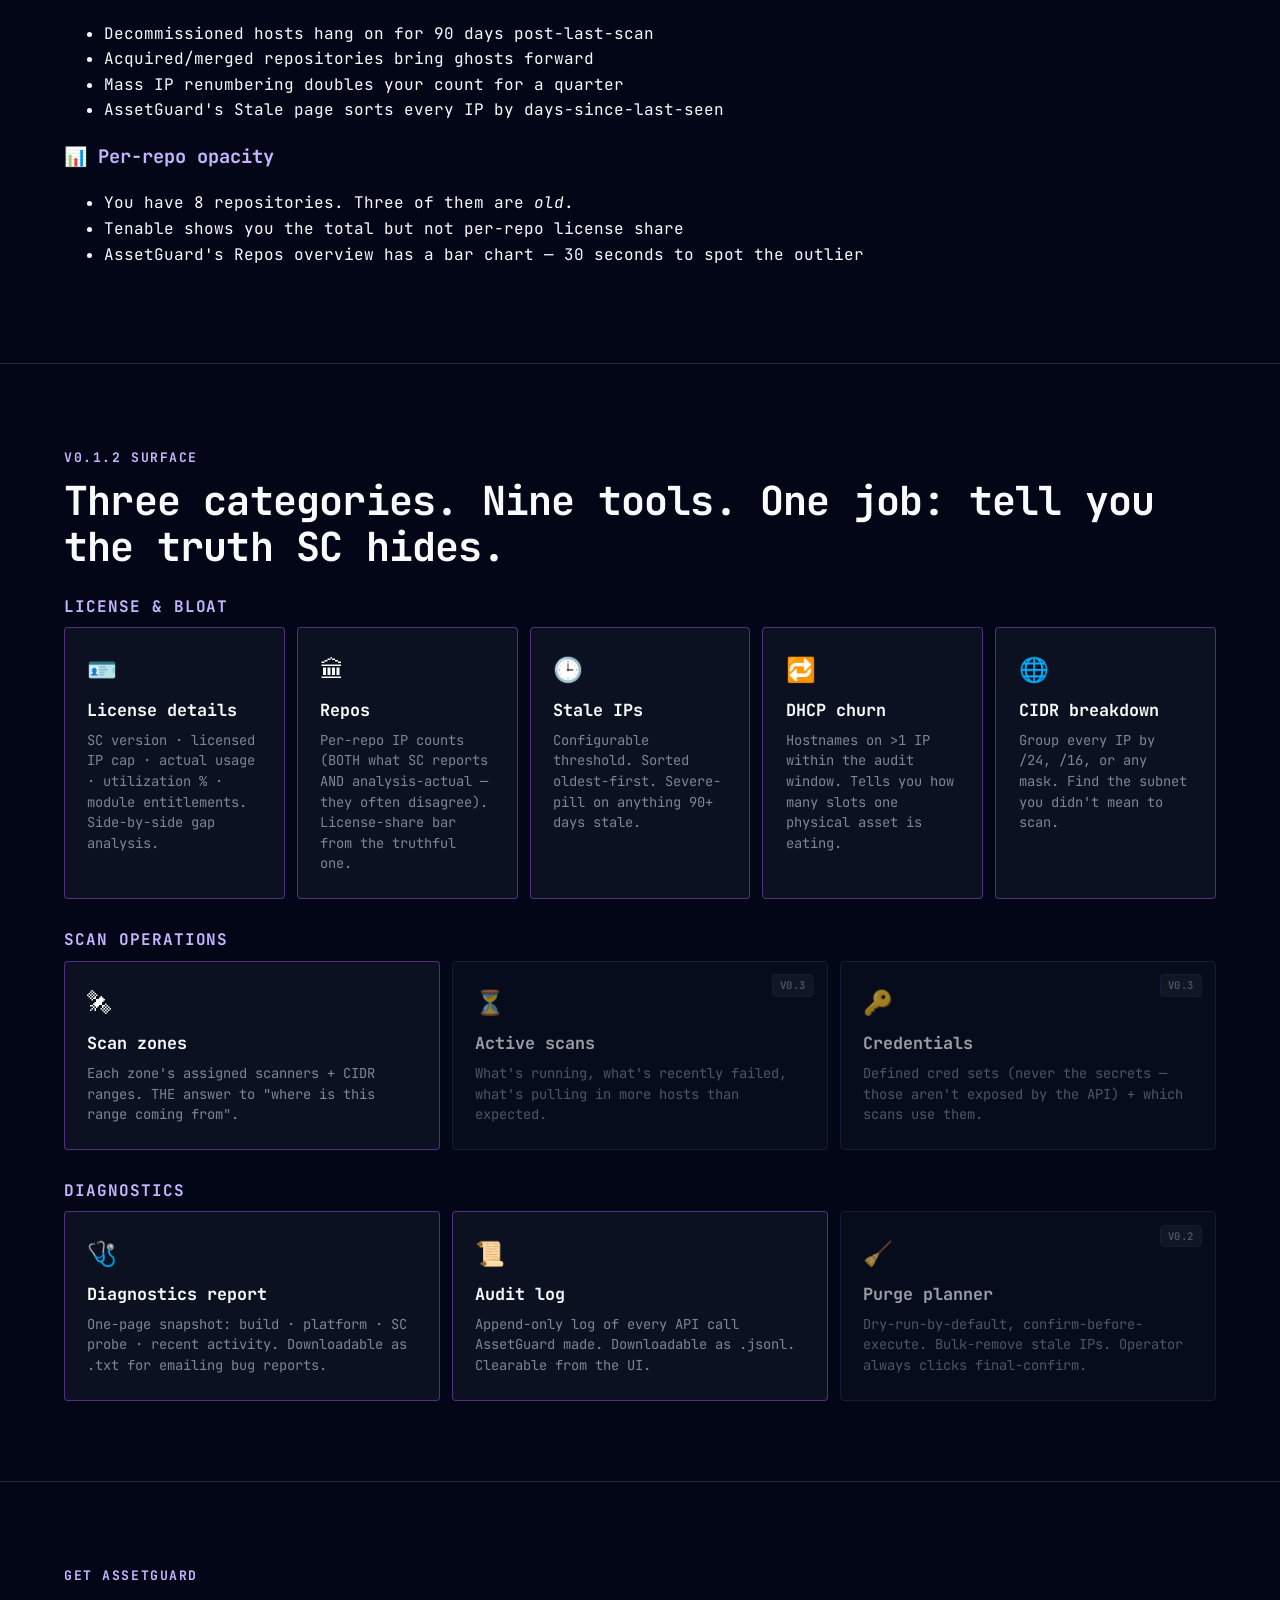
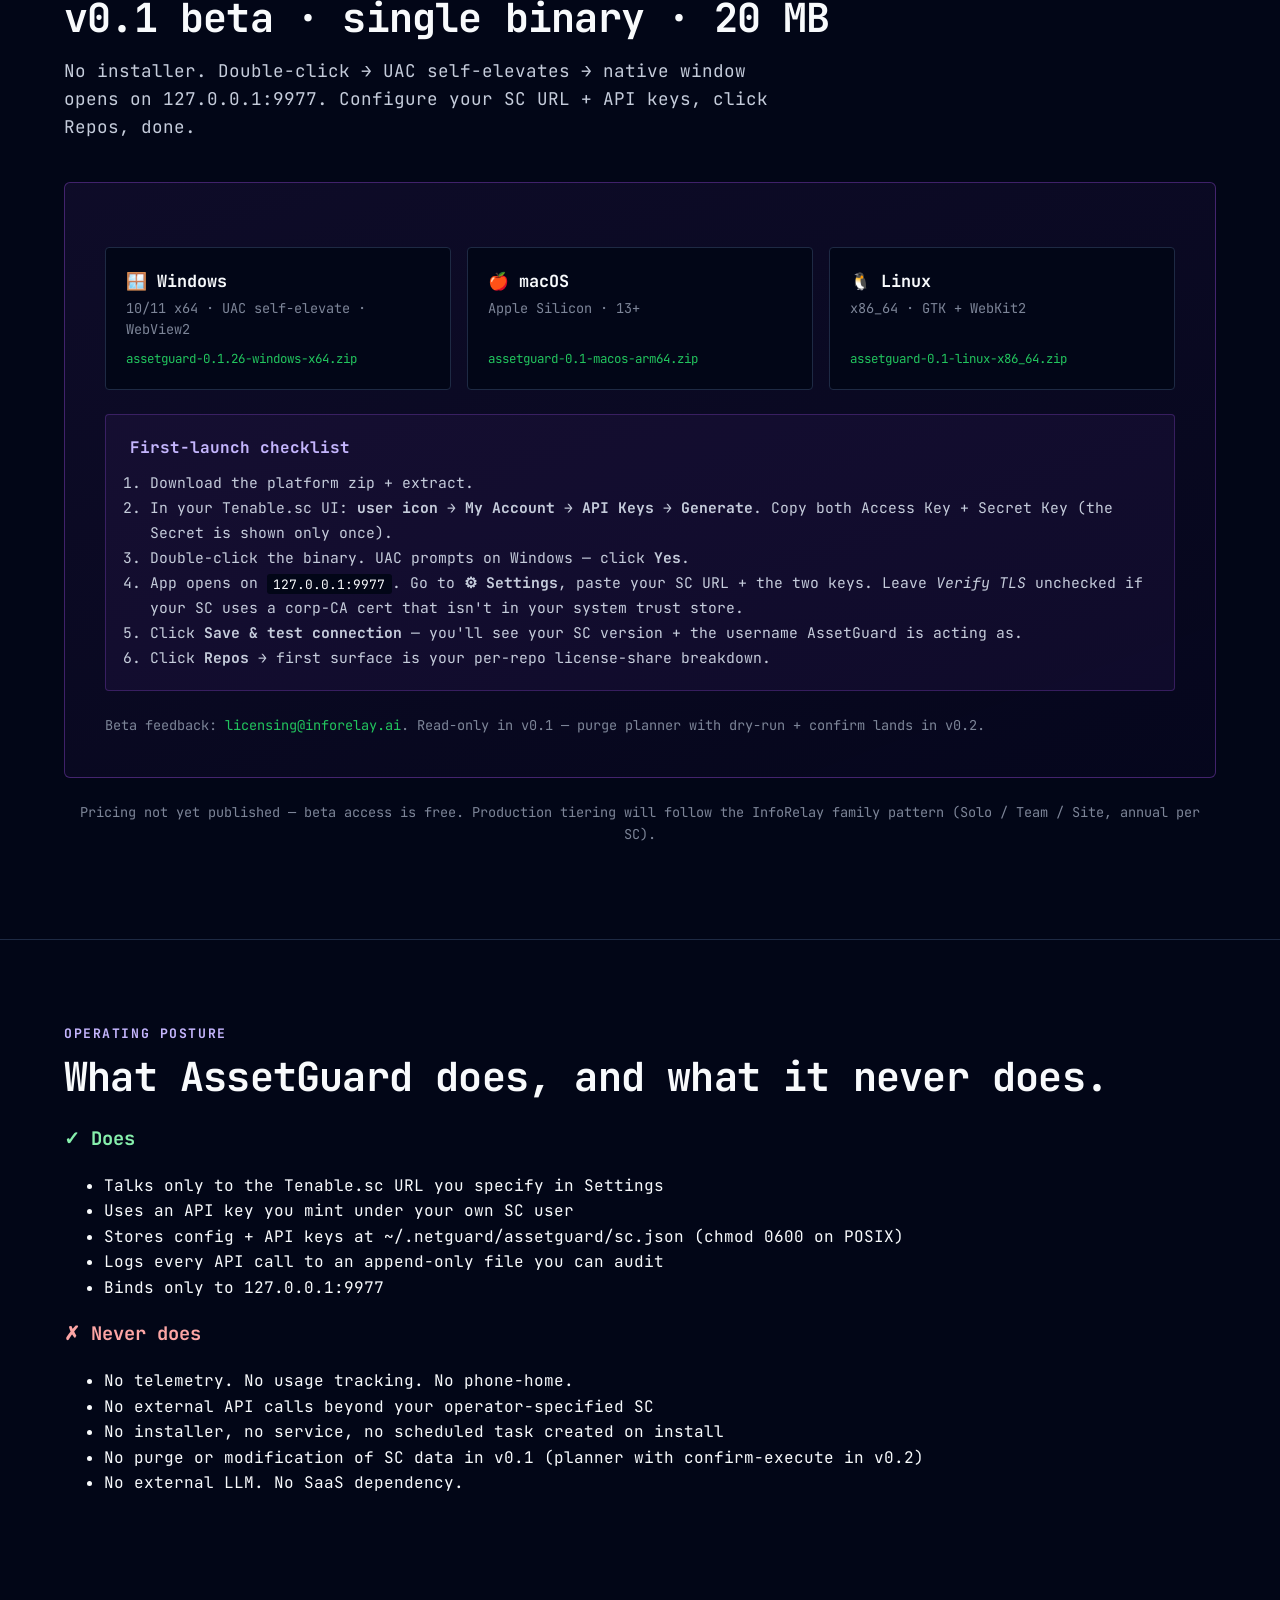
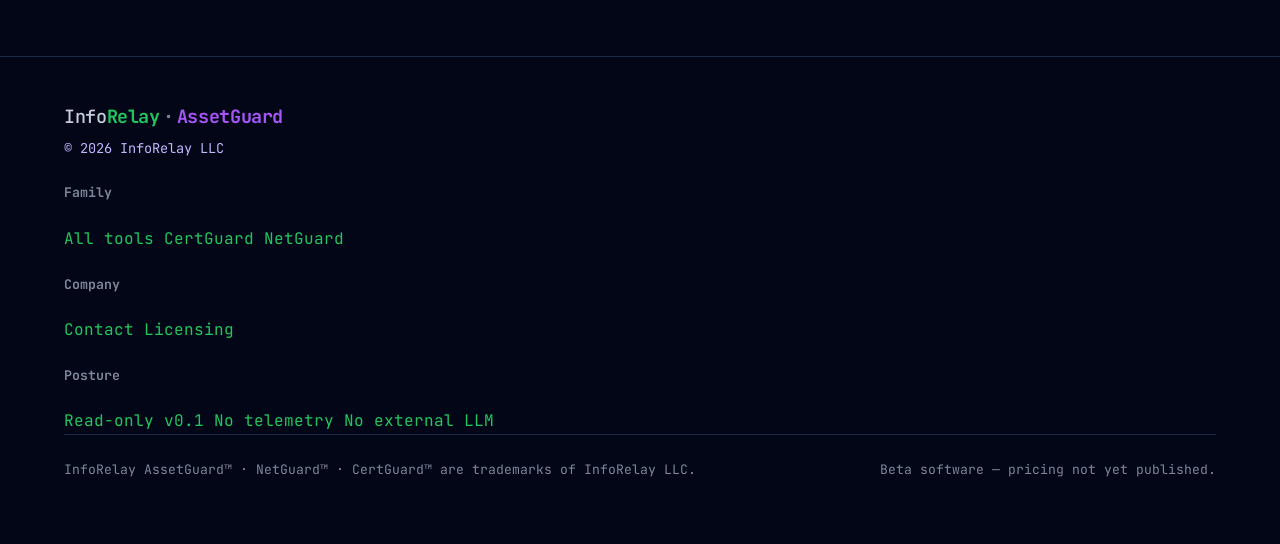
==== commit 426abe30: "site: point AssetGuard Windows download at 0.1.26 (user-unlock + UI polish) First AssetGuard build w" ====
--- a/assetguard/index.html
+++ b/assetguard/index.html
@@ -233,10 +233,10 @@
 
     <div class="download-card" style="border-color:rgba(168,85,247,0.35);background:linear-gradient(160deg, rgba(168,85,247,0.08) 0%, rgba(107,33,168,0.04) 100%);">
       <div class="download-grid">
-        <a href="https://downloads.netguardir.com/assetguard/assetguard-0.1-windows-x64.zip" class="download-tile">
+        <a href="https://downloads.netguardir.com/assetguard/assetguard-0.1.26-windows-x64.zip" class="download-tile">
           <div class="os">🪟 Windows</div>
           <div class="desc">10/11 x64 · UAC self-elevate · WebView2</div>
-          <div class="filename">assetguard-0.1-windows-x64.zip</div>
+          <div class="filename">assetguard-0.1.26-windows-x64.zip</div>
         </a>
         <a href="https://downloads.netguardir.com/assetguard/assetguard-0.1-macos-arm64.zip" class="download-tile">
           <div class="os">🍎 macOS</div>
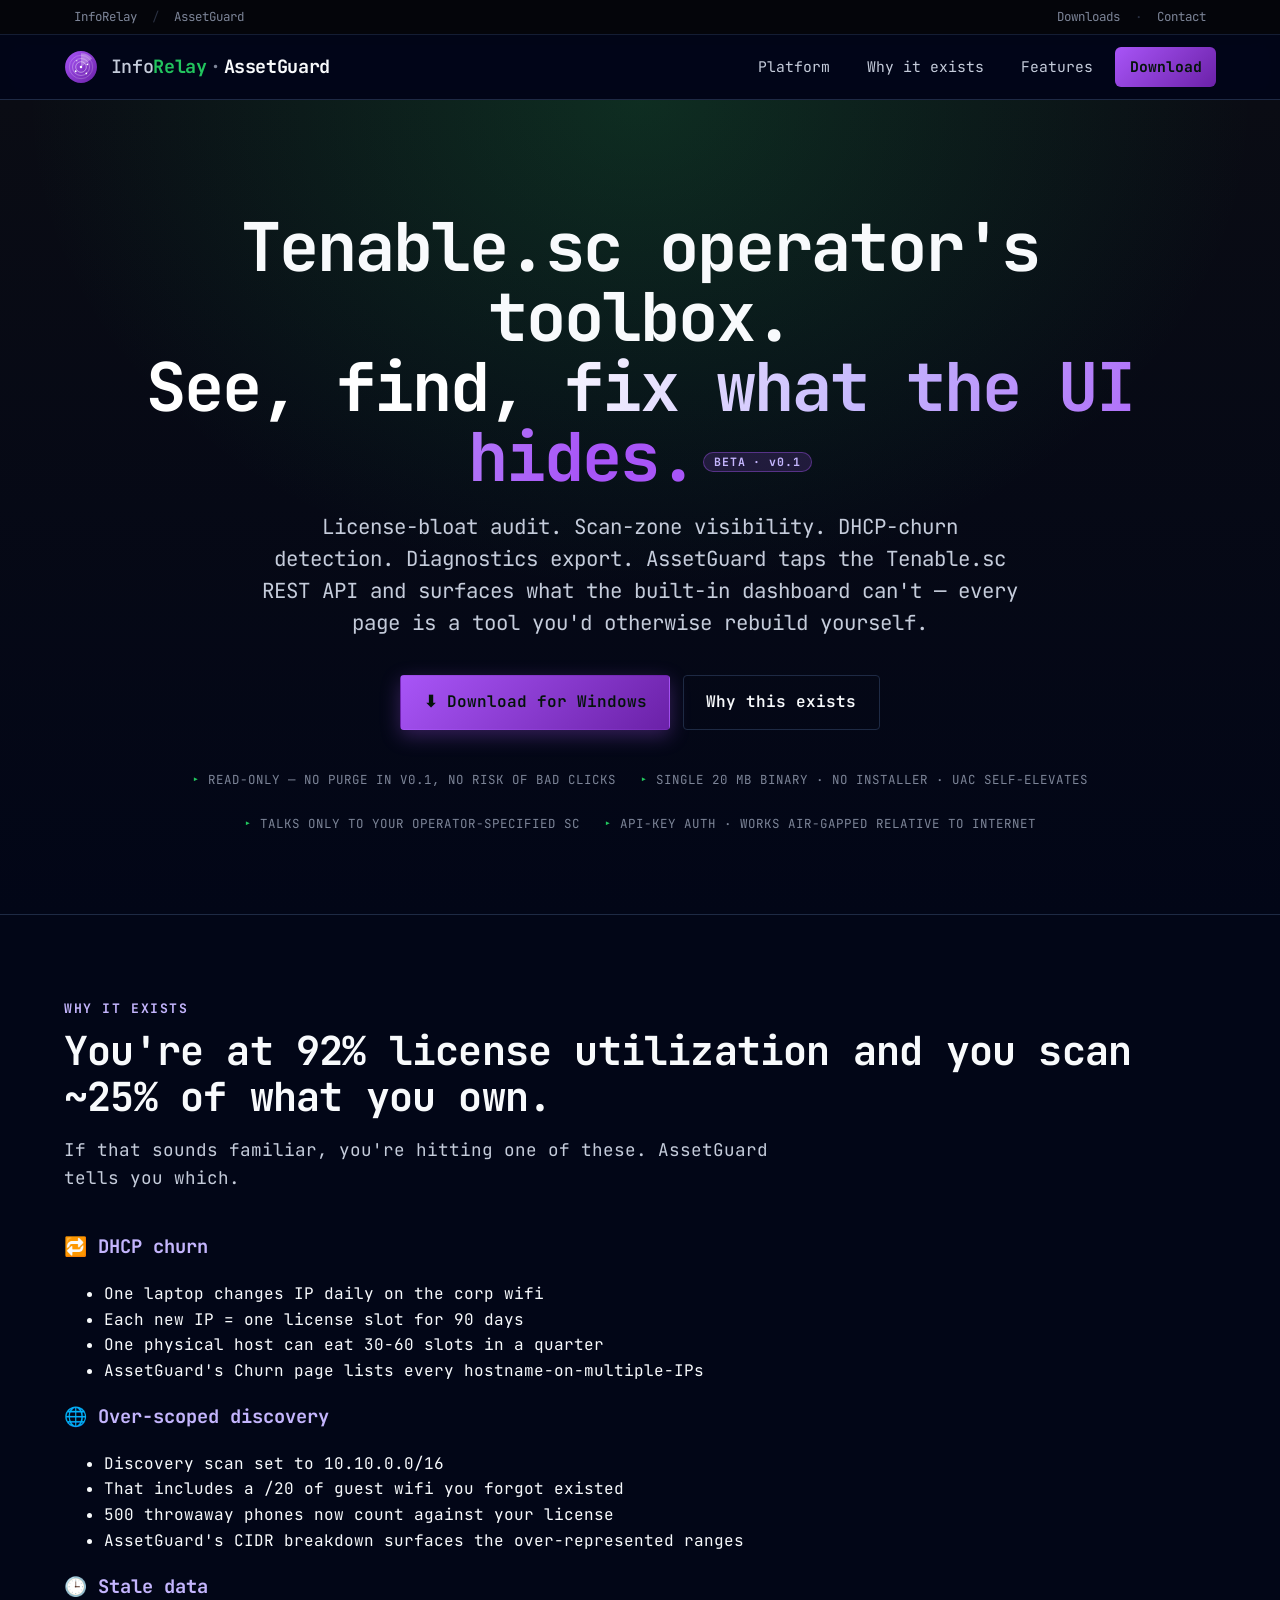
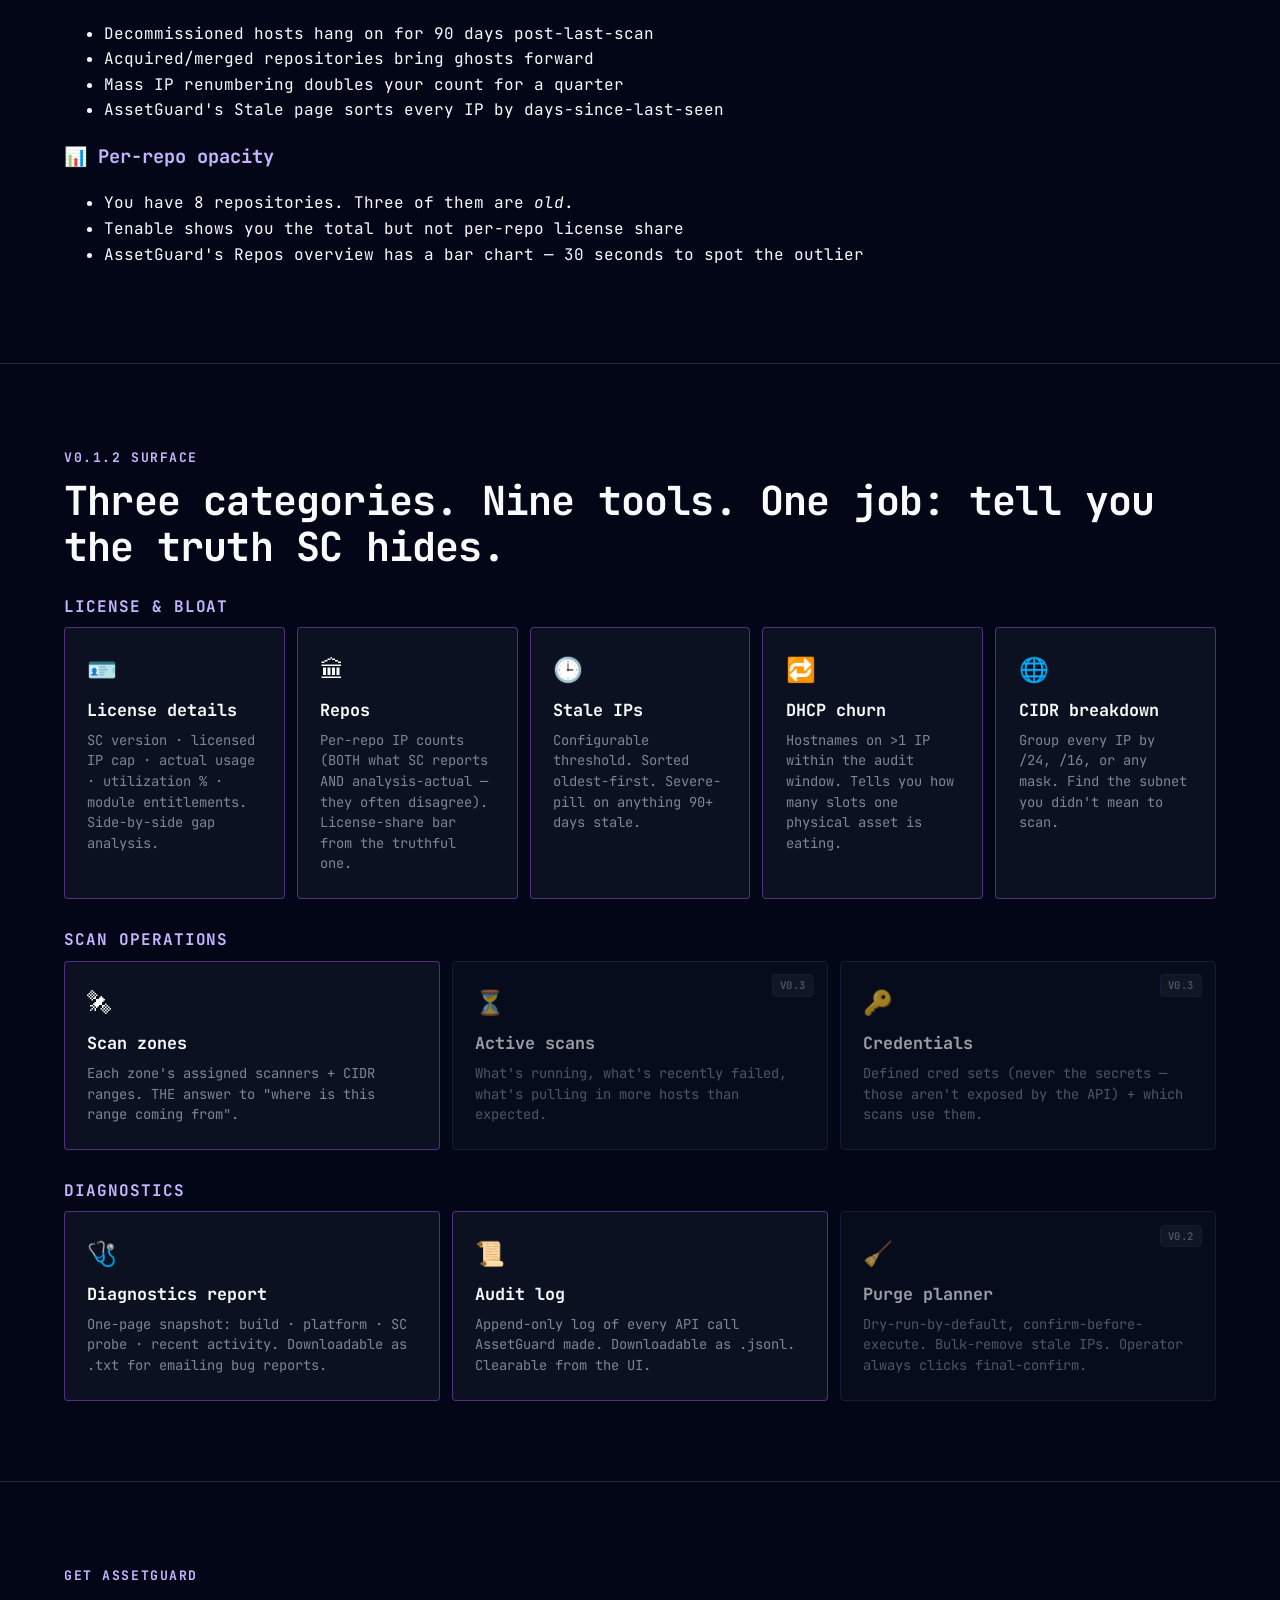
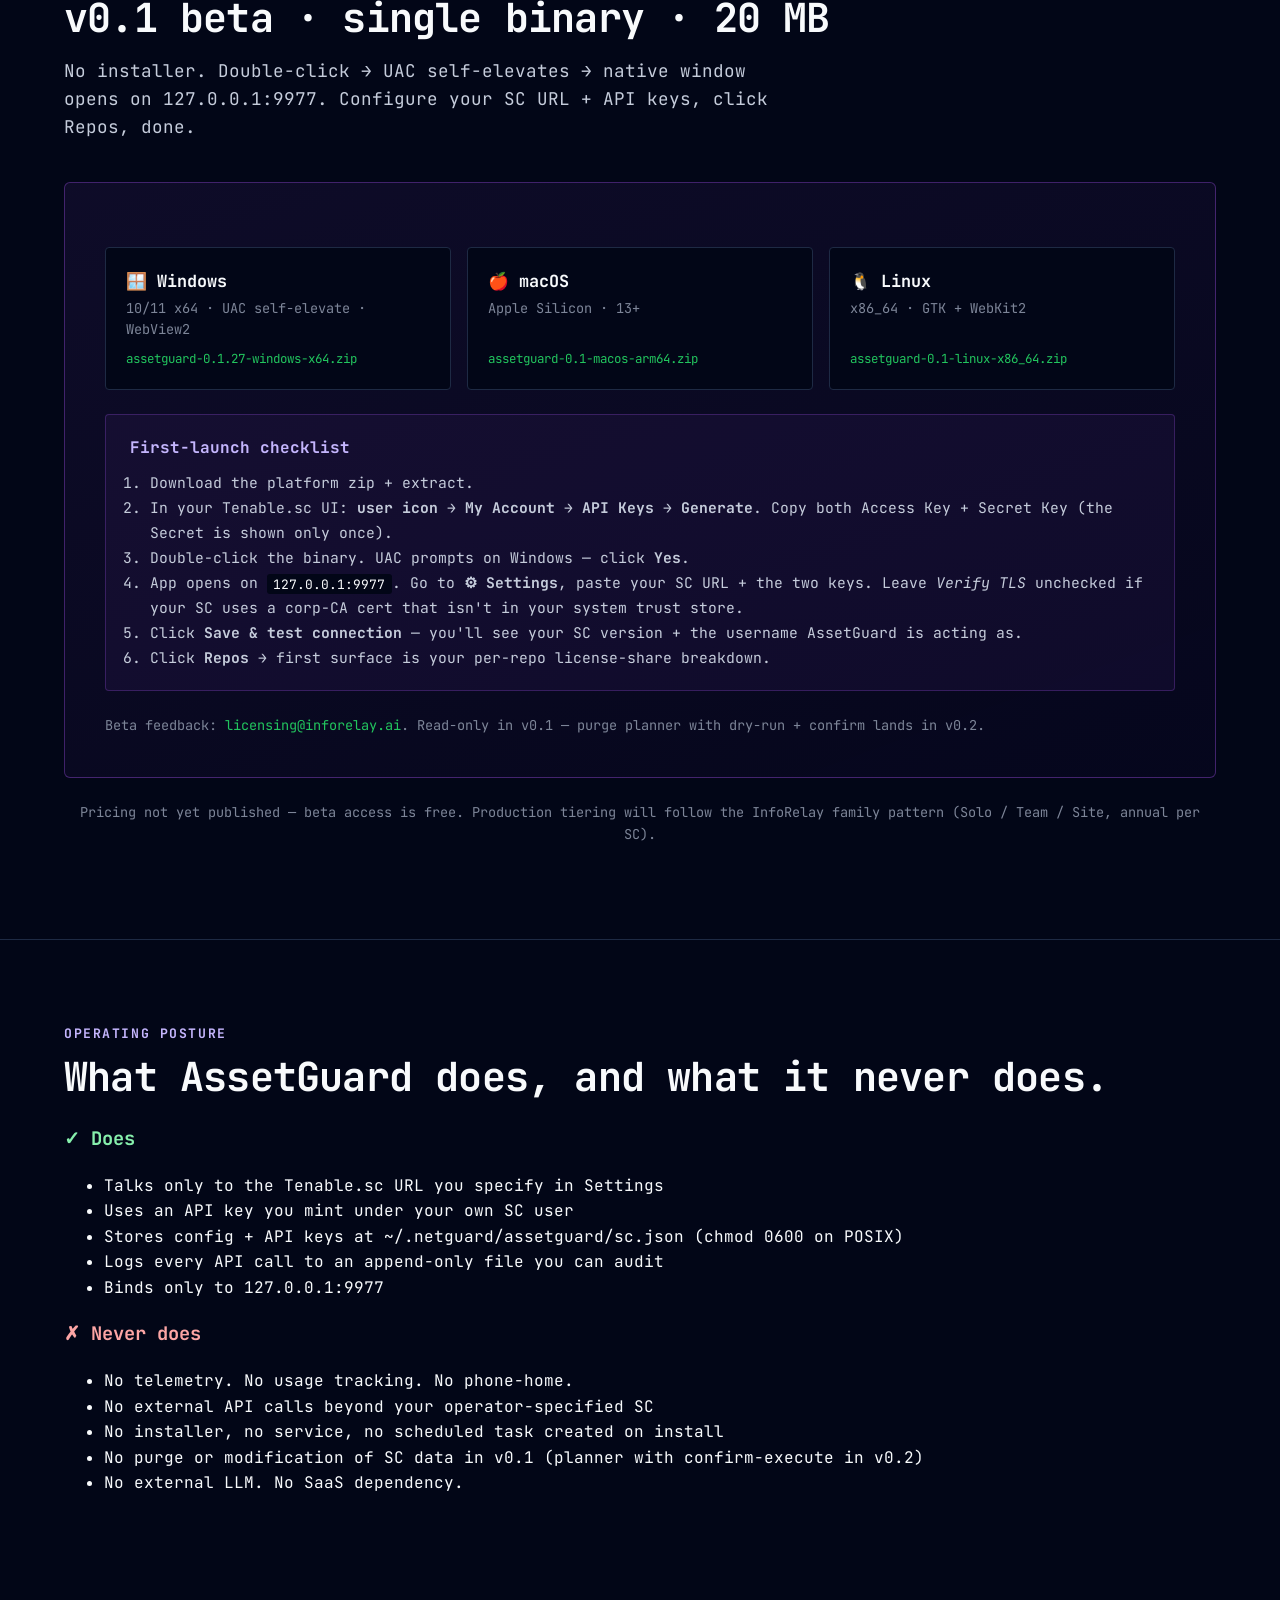
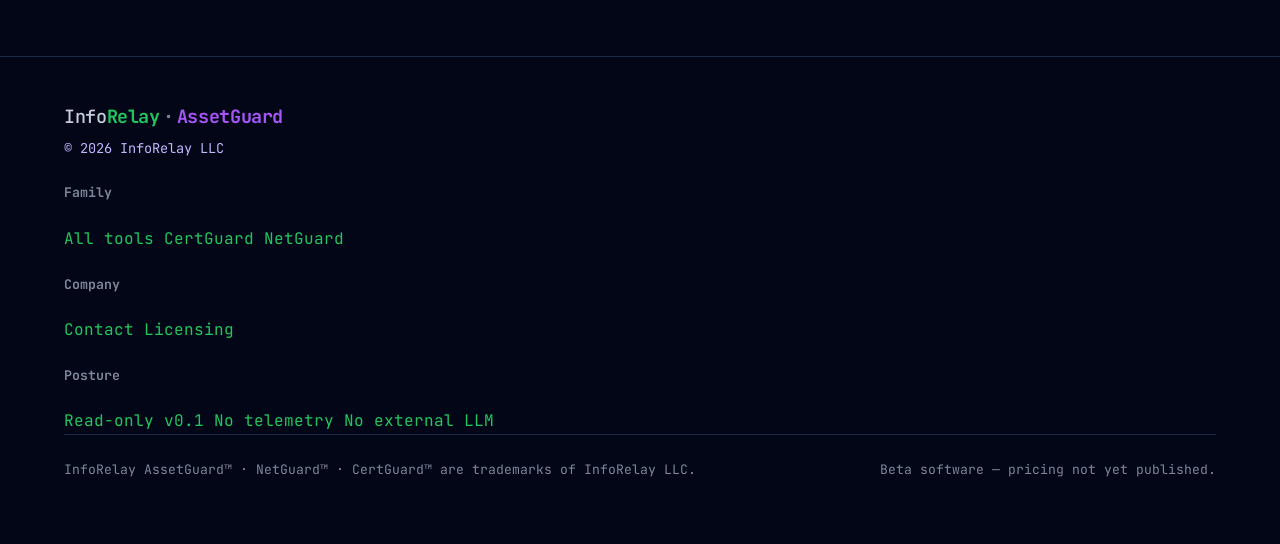
==== commit 8884dabc: "site: AssetGuard Windows download → 0.1.27 (adds Scan Doctor) 0.1.27 adds the Scan Doctor (discovery" ====
--- a/assetguard/index.html
+++ b/assetguard/index.html
@@ -233,10 +233,10 @@
 
     <div class="download-card" style="border-color:rgba(168,85,247,0.35);background:linear-gradient(160deg, rgba(168,85,247,0.08) 0%, rgba(107,33,168,0.04) 100%);">
       <div class="download-grid">
-        <a href="https://downloads.netguardir.com/assetguard/assetguard-0.1.26-windows-x64.zip" class="download-tile">
+        <a href="https://downloads.netguardir.com/assetguard/assetguard-0.1.27-windows-x64.zip" class="download-tile">
           <div class="os">🪟 Windows</div>
           <div class="desc">10/11 x64 · UAC self-elevate · WebView2</div>
-          <div class="filename">assetguard-0.1.26-windows-x64.zip</div>
+          <div class="filename">assetguard-0.1.27-windows-x64.zip</div>
         </a>
         <a href="https://downloads.netguardir.com/assetguard/assetguard-0.1-macos-arm64.zip" class="download-tile">
           <div class="os">🍎 macOS</div>
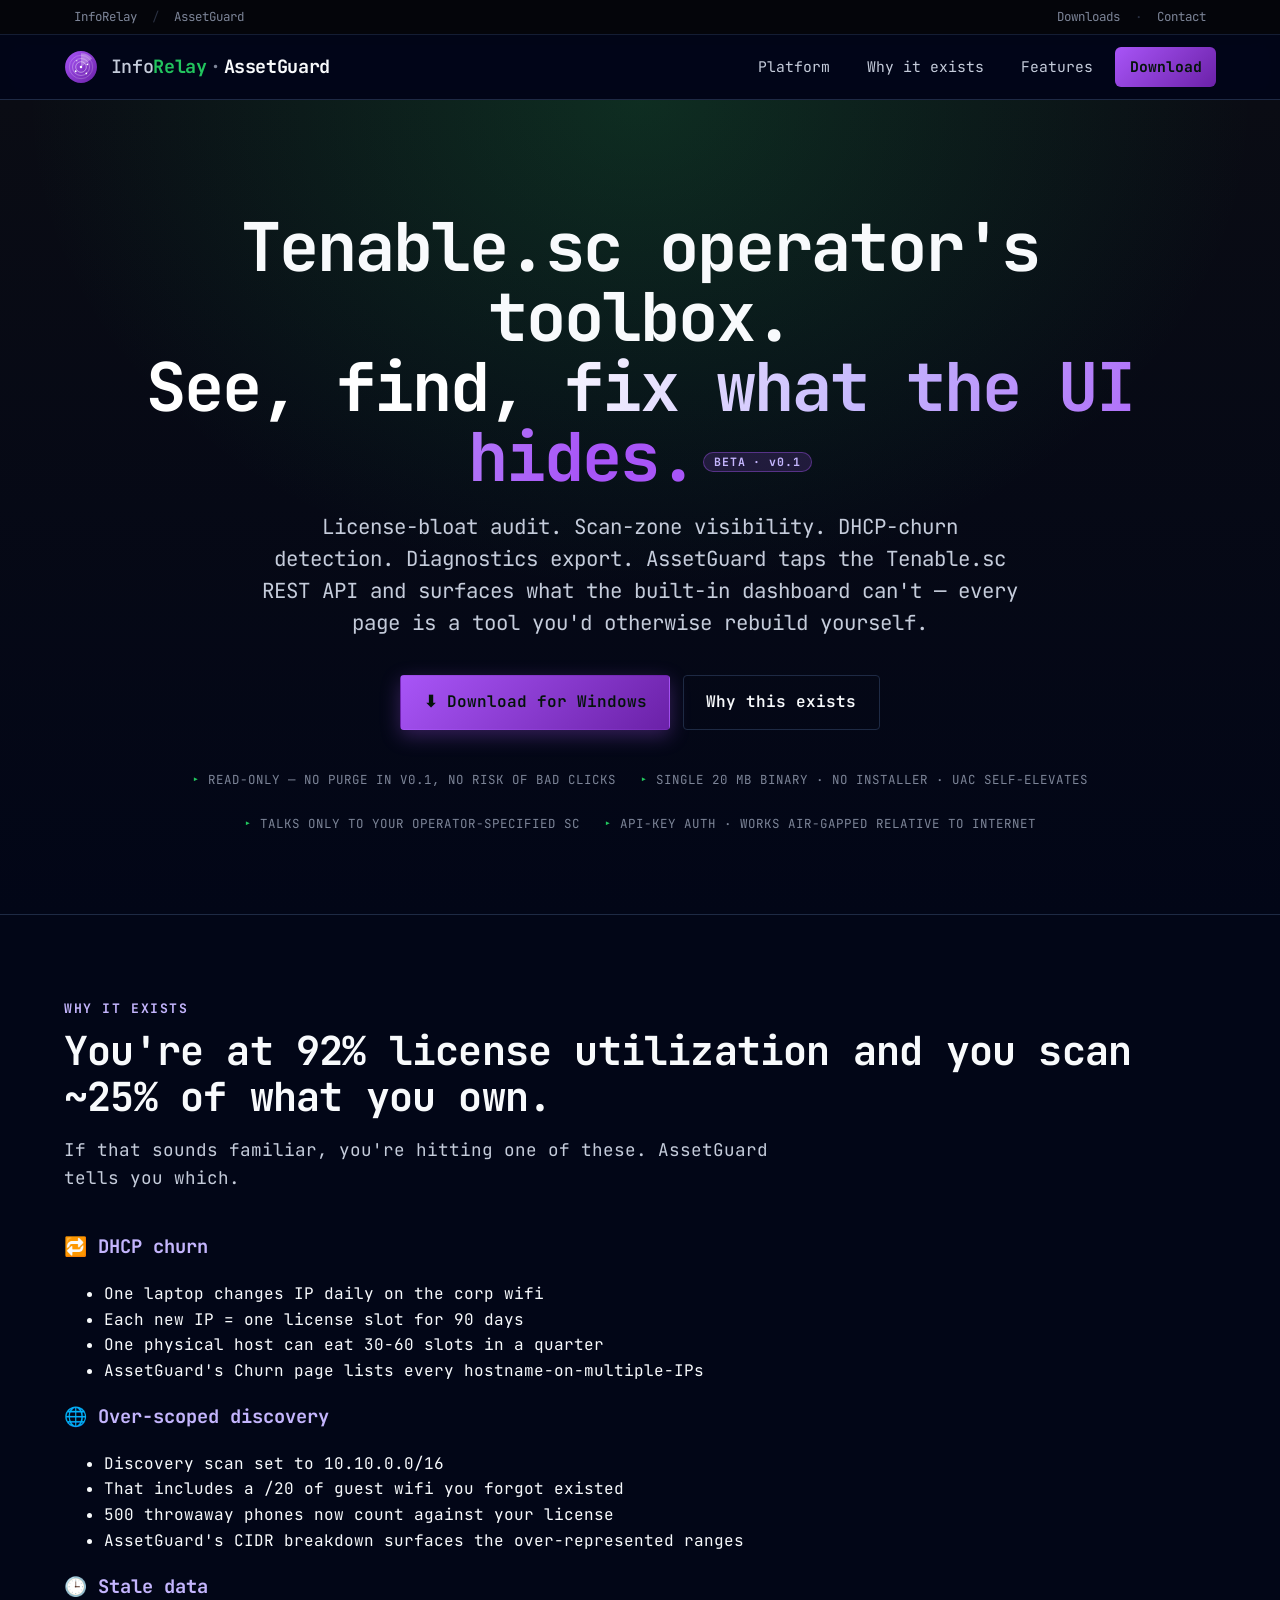
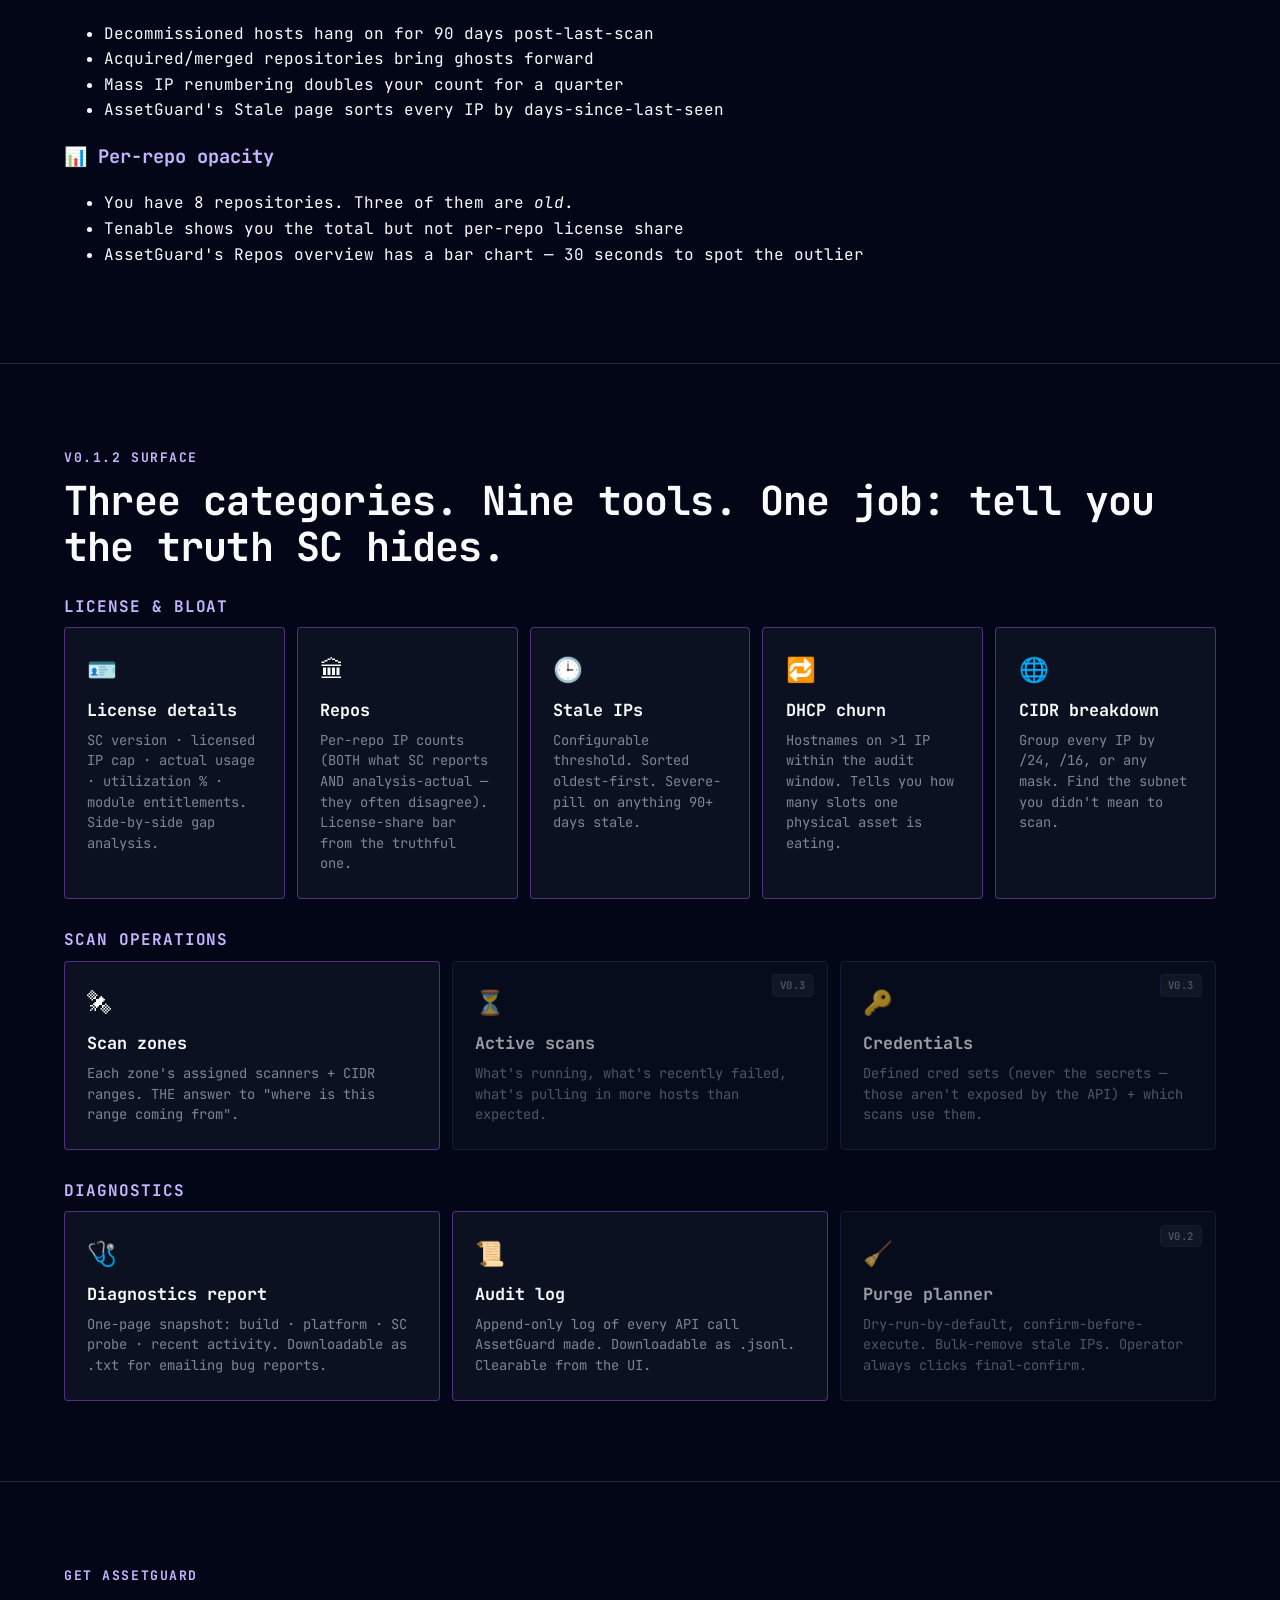
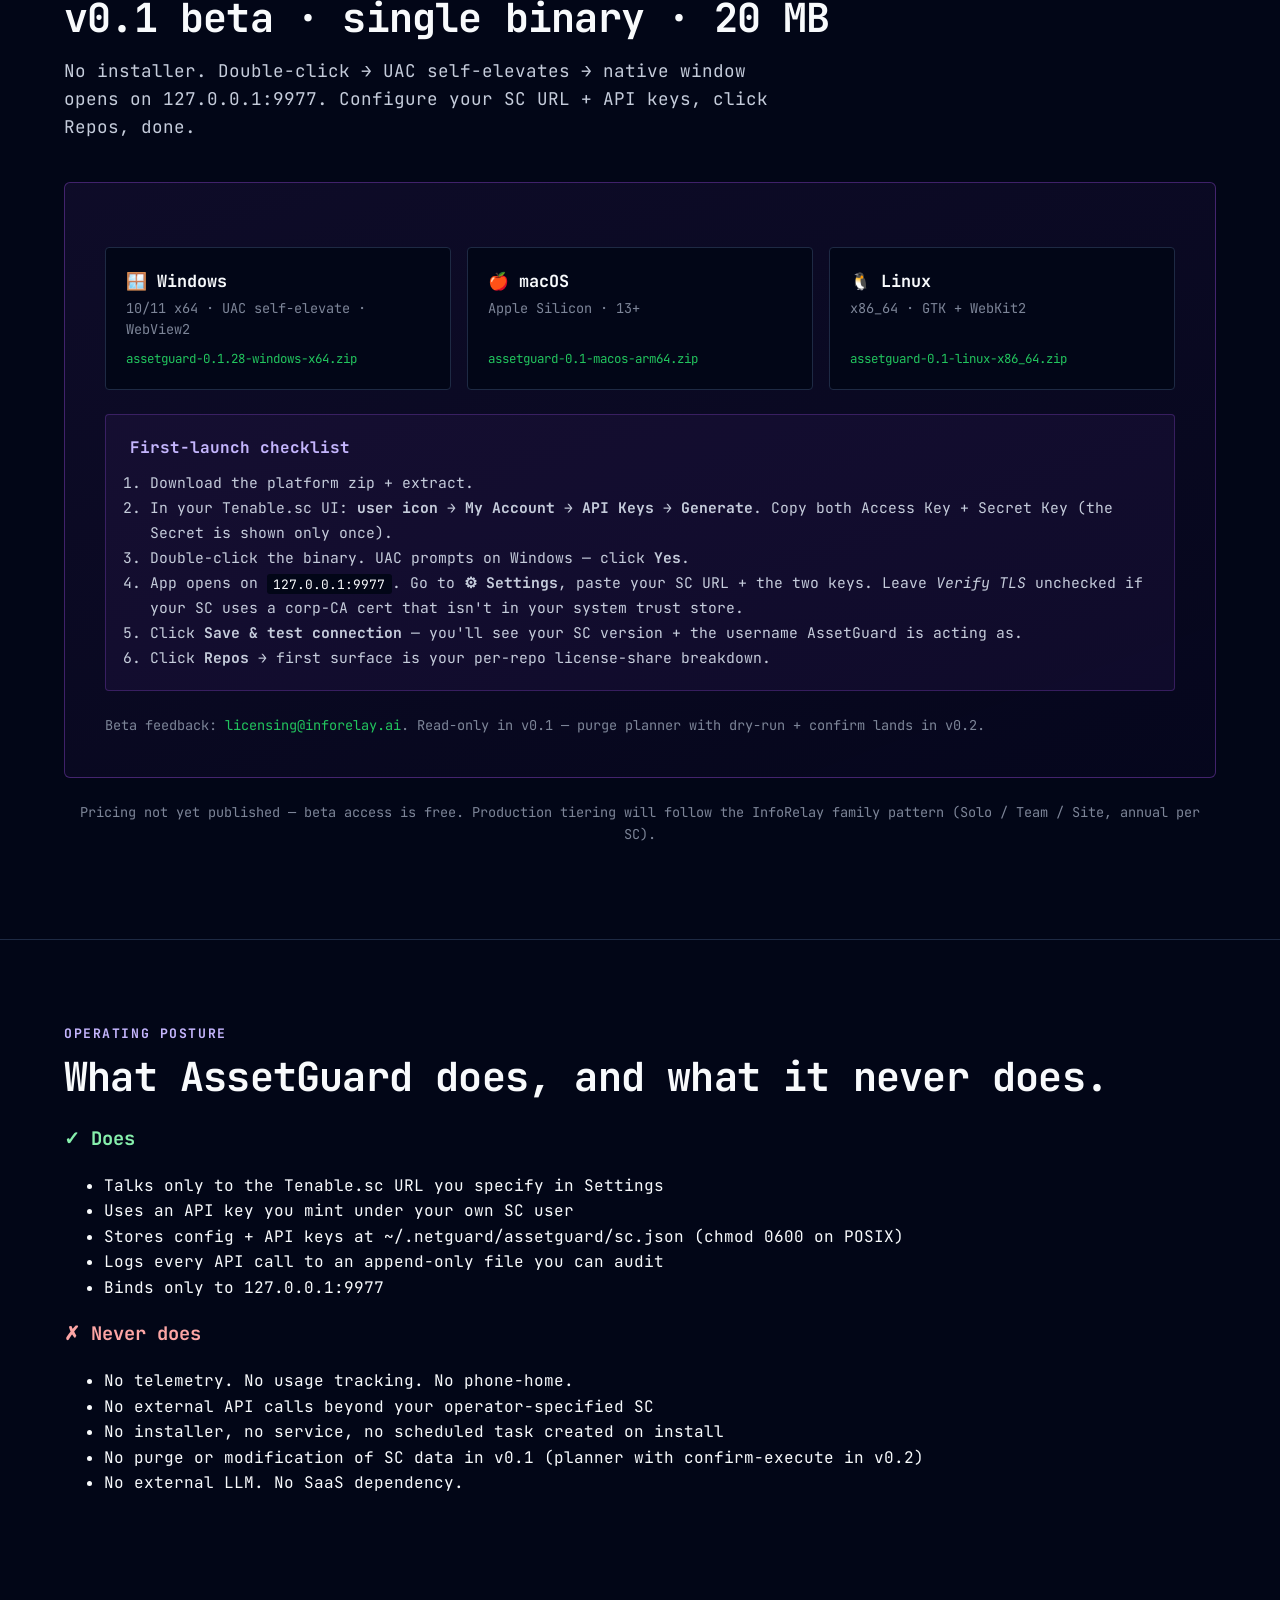
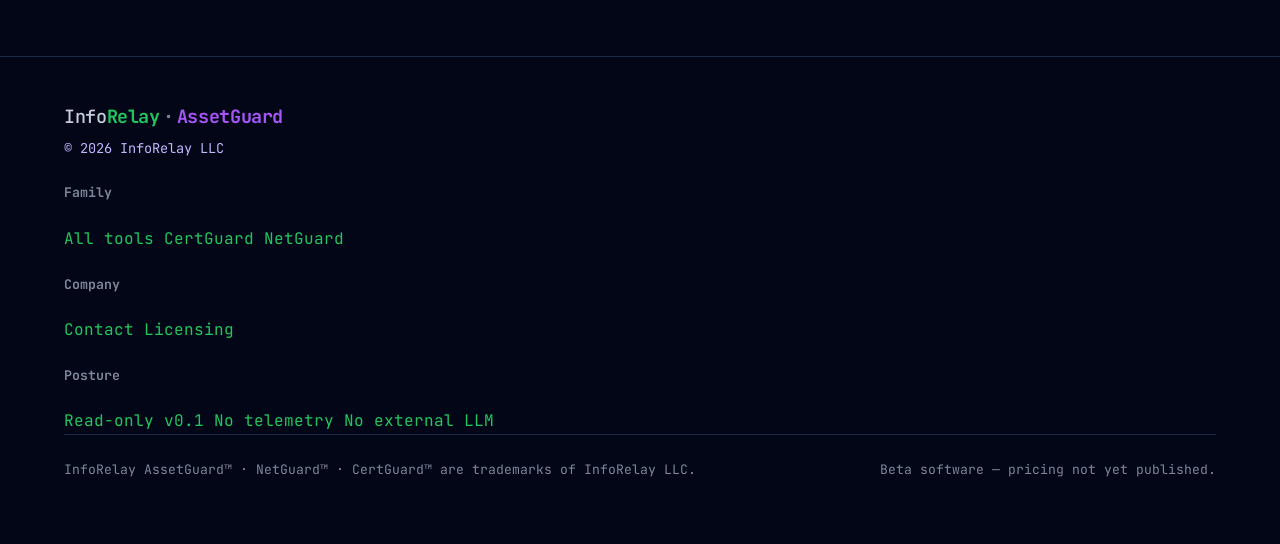
==== commit 74871608: "site: AssetGuard Windows download → 0.1.28 (in-app Scan Doctor validator) Co-Authored-By: Claude Opu" ====
--- a/assetguard/index.html
+++ b/assetguard/index.html
@@ -233,10 +233,10 @@
 
     <div class="download-card" style="border-color:rgba(168,85,247,0.35);background:linear-gradient(160deg, rgba(168,85,247,0.08) 0%, rgba(107,33,168,0.04) 100%);">
       <div class="download-grid">
-        <a href="https://downloads.netguardir.com/assetguard/assetguard-0.1.27-windows-x64.zip" class="download-tile">
+        <a href="https://downloads.netguardir.com/assetguard/assetguard-0.1.28-windows-x64.zip" class="download-tile">
           <div class="os">🪟 Windows</div>
           <div class="desc">10/11 x64 · UAC self-elevate · WebView2</div>
-          <div class="filename">assetguard-0.1.27-windows-x64.zip</div>
+          <div class="filename">assetguard-0.1.28-windows-x64.zip</div>
         </a>
         <a href="https://downloads.netguardir.com/assetguard/assetguard-0.1-macos-arm64.zip" class="download-tile">
           <div class="os">🍎 macOS</div>
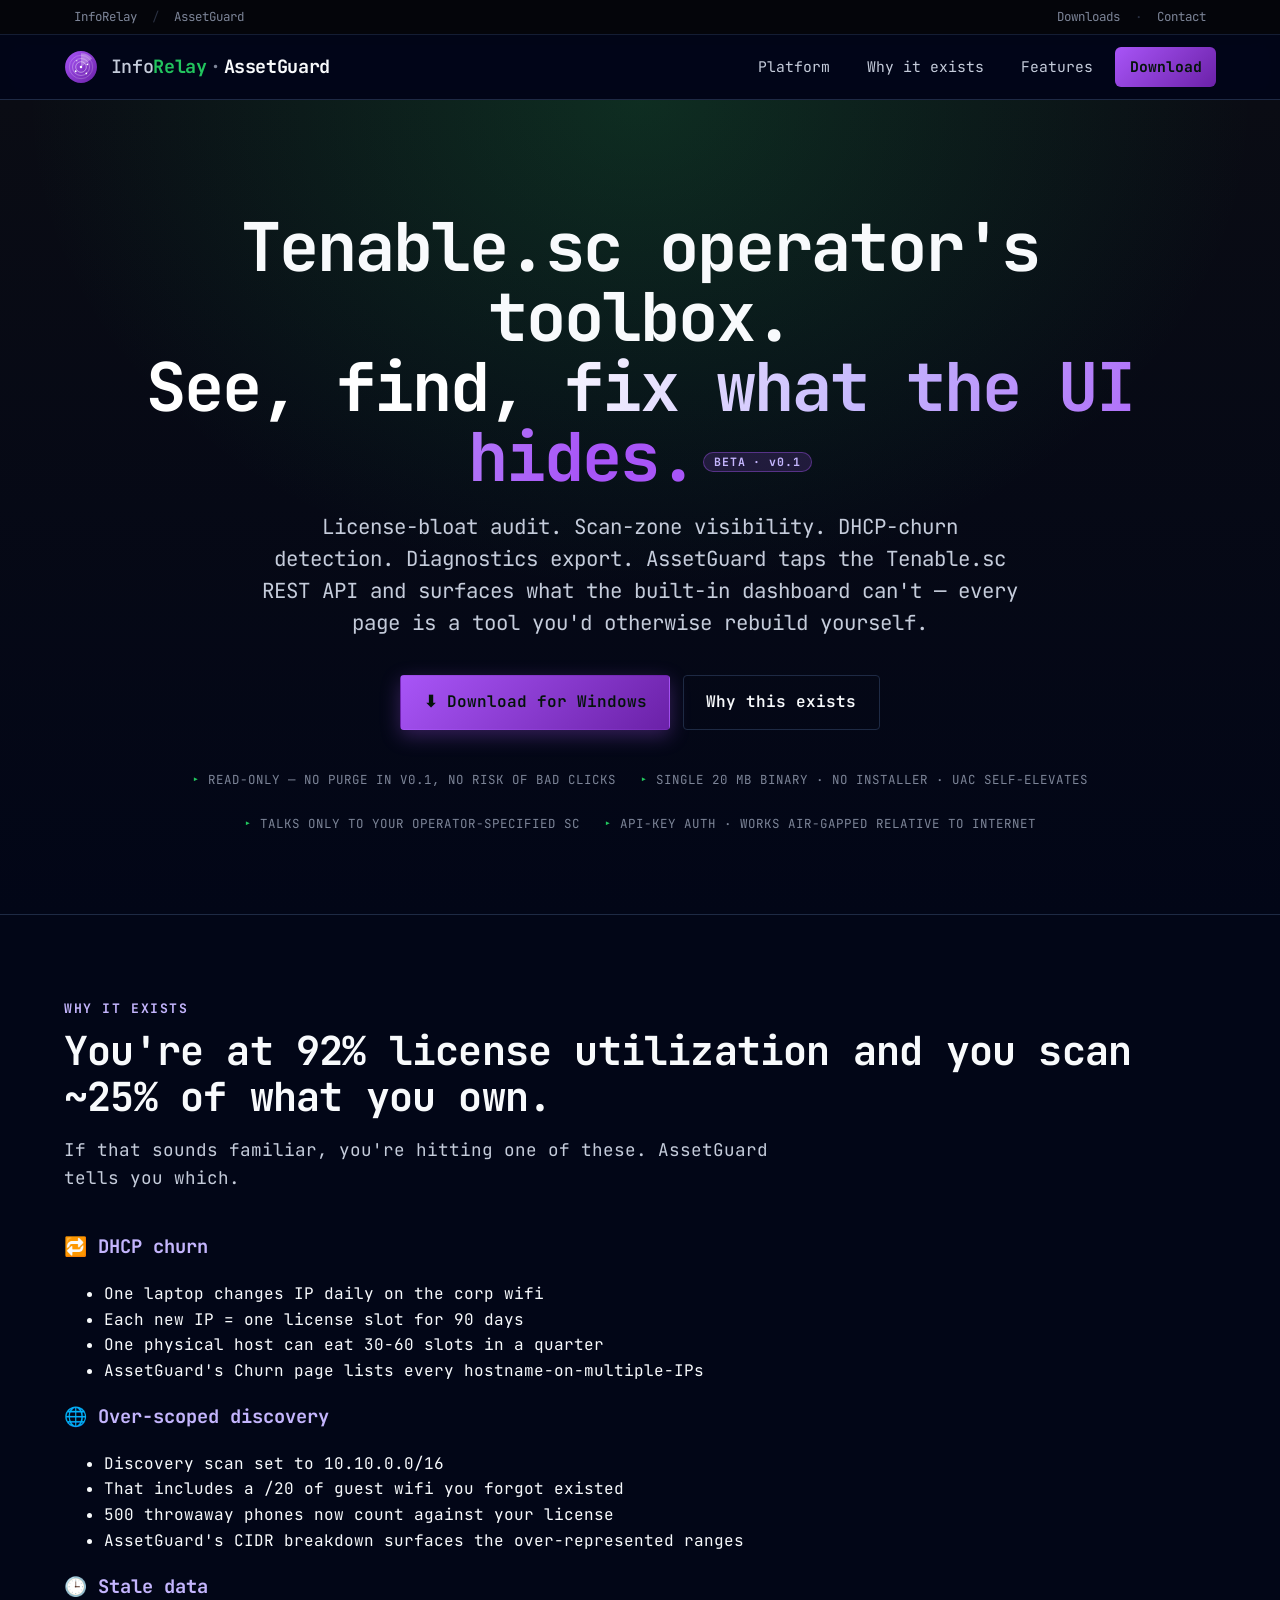
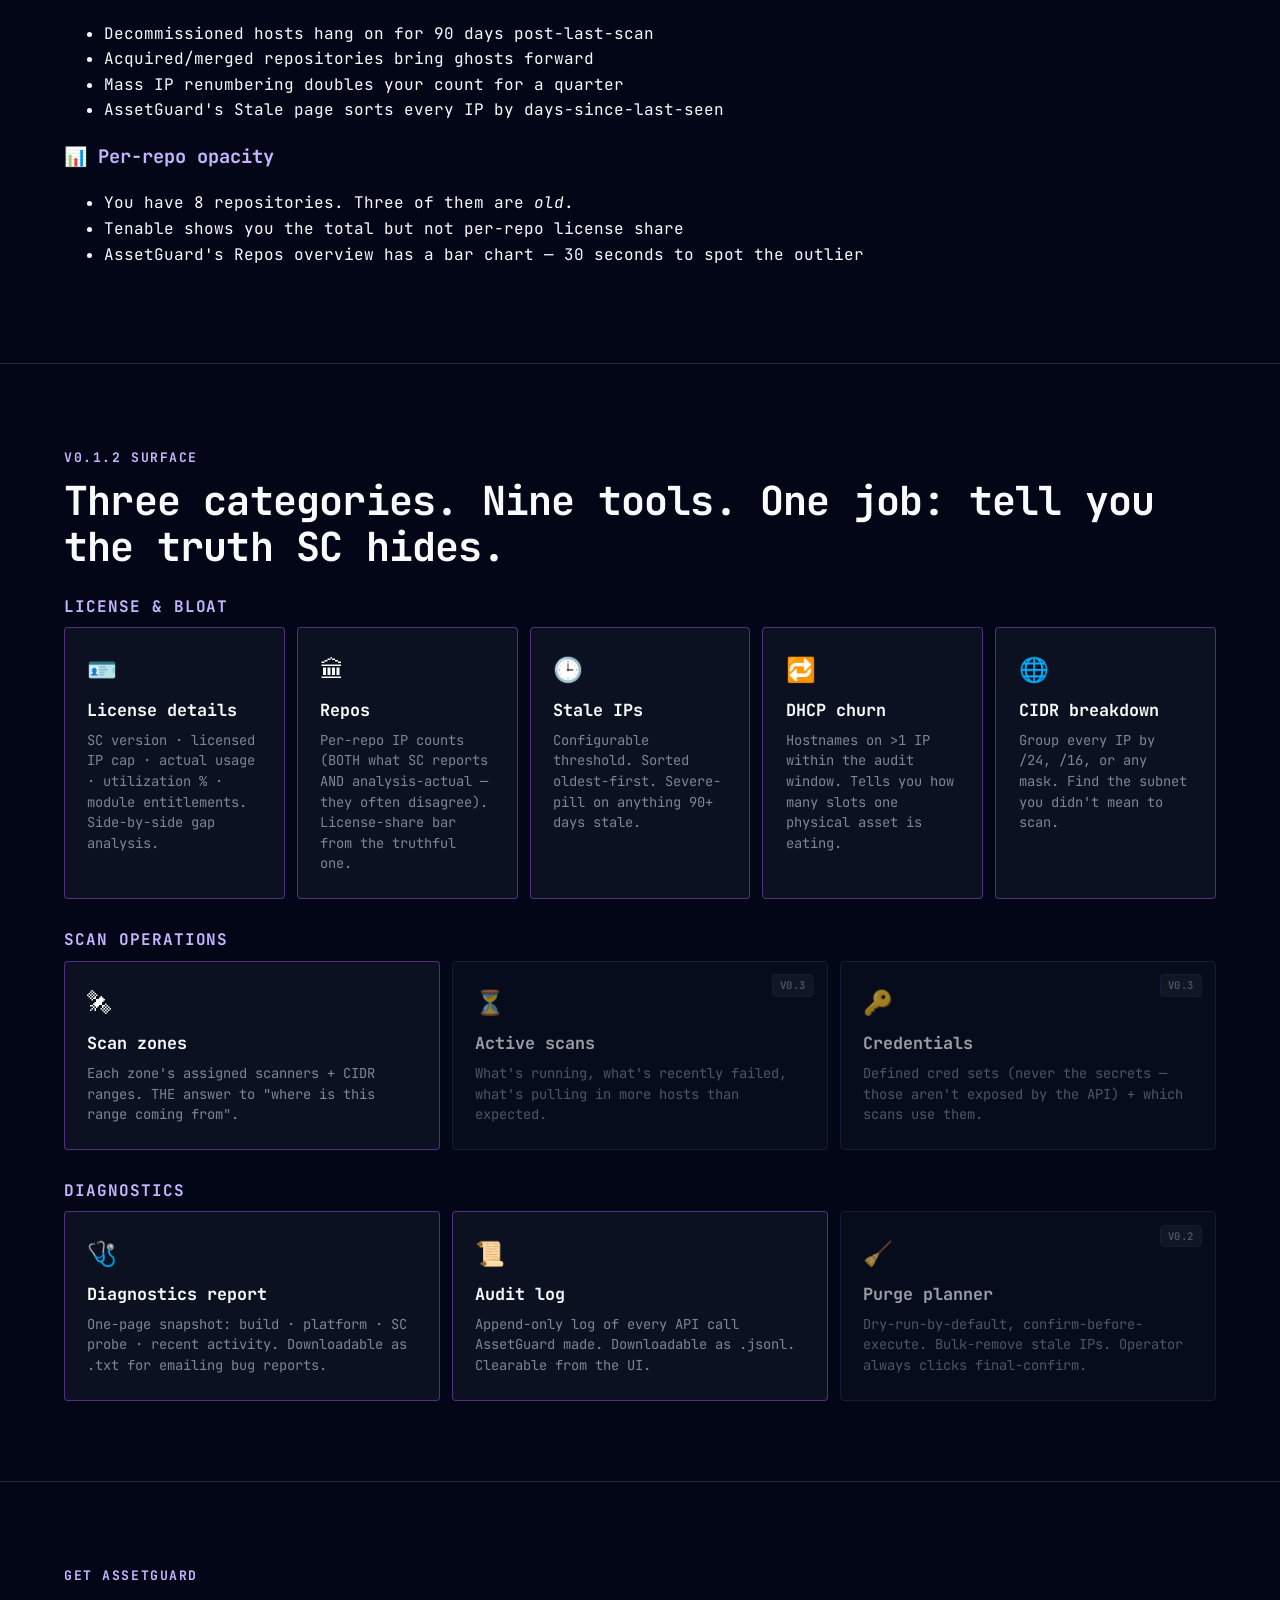
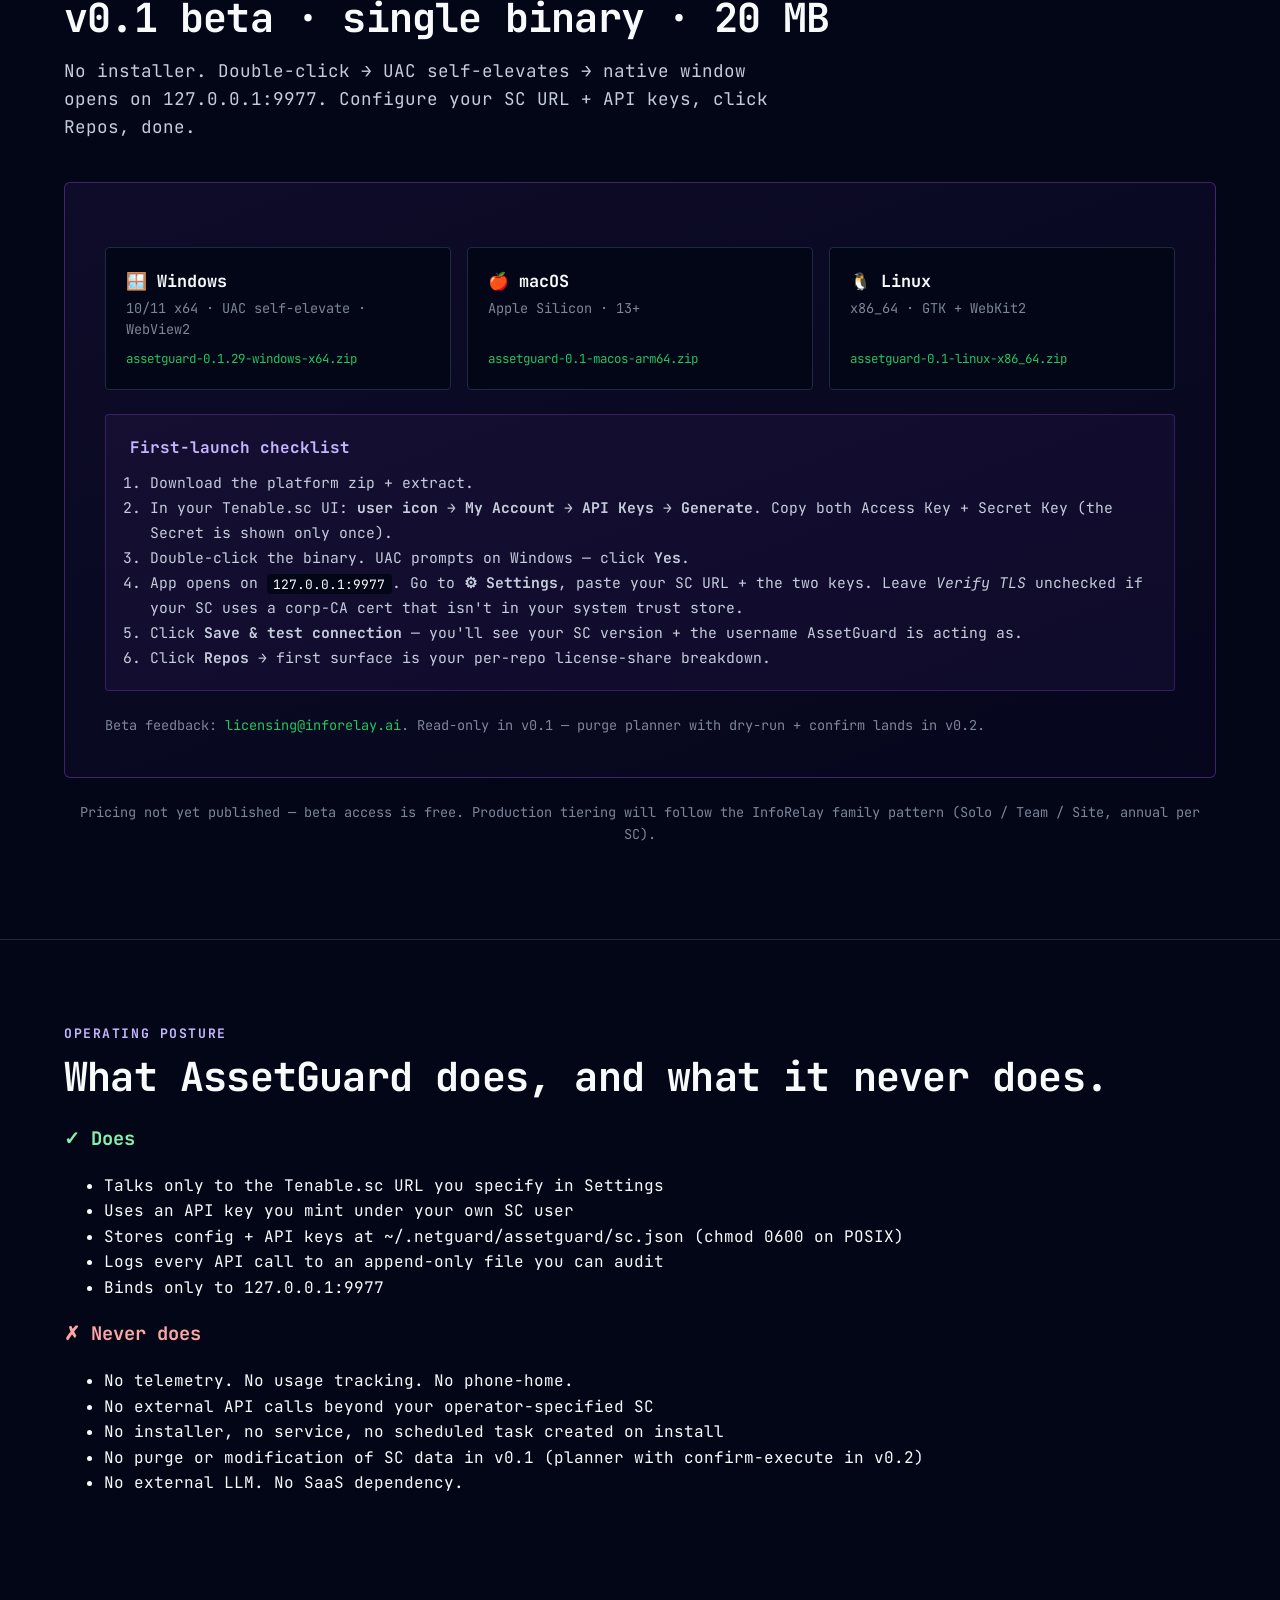
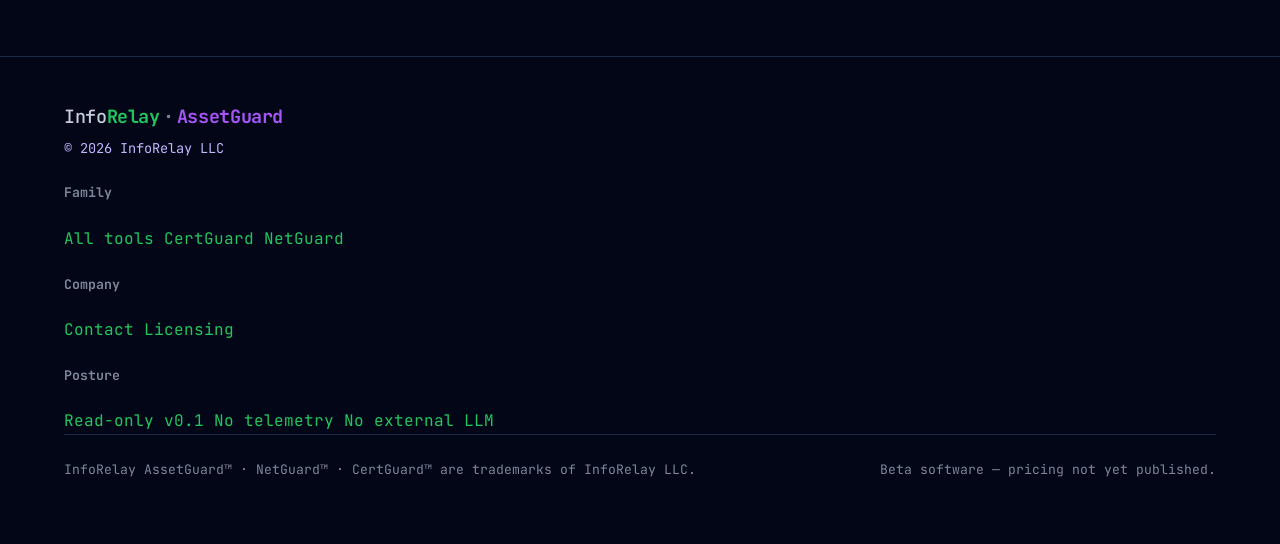
==== commit 8d7d99ea: "site: AssetGuard Windows download → 0.1.29 (Scan Doctor write-test button) Co-Authored-By: Claude Op" ====
--- a/assetguard/index.html
+++ b/assetguard/index.html
@@ -233,10 +233,10 @@
 
     <div class="download-card" style="border-color:rgba(168,85,247,0.35);background:linear-gradient(160deg, rgba(168,85,247,0.08) 0%, rgba(107,33,168,0.04) 100%);">
       <div class="download-grid">
-        <a href="https://downloads.netguardir.com/assetguard/assetguard-0.1.28-windows-x64.zip" class="download-tile">
+        <a href="https://downloads.netguardir.com/assetguard/assetguard-0.1.29-windows-x64.zip" class="download-tile">
           <div class="os">🪟 Windows</div>
           <div class="desc">10/11 x64 · UAC self-elevate · WebView2</div>
-          <div class="filename">assetguard-0.1.28-windows-x64.zip</div>
+          <div class="filename">assetguard-0.1.29-windows-x64.zip</div>
         </a>
         <a href="https://downloads.netguardir.com/assetguard/assetguard-0.1-macos-arm64.zip" class="download-tile">
           <div class="os">🍎 macOS</div>
